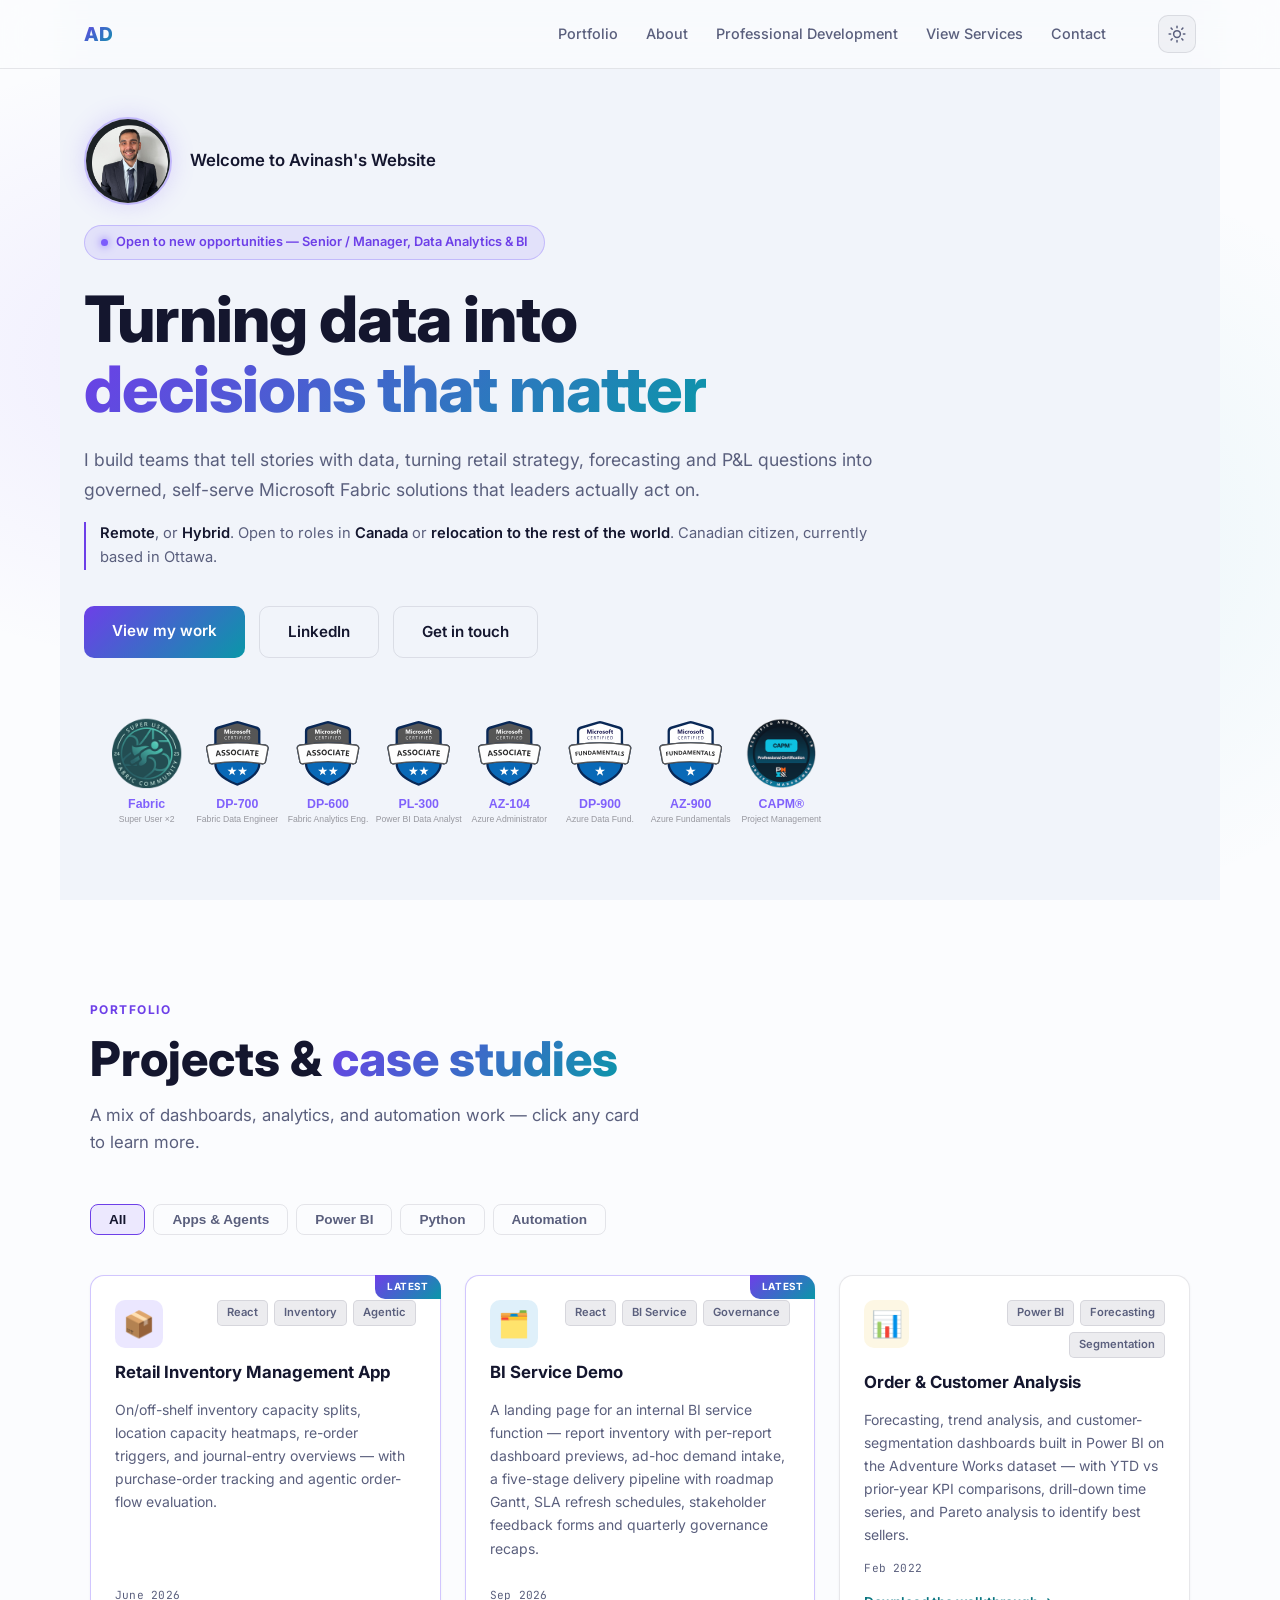
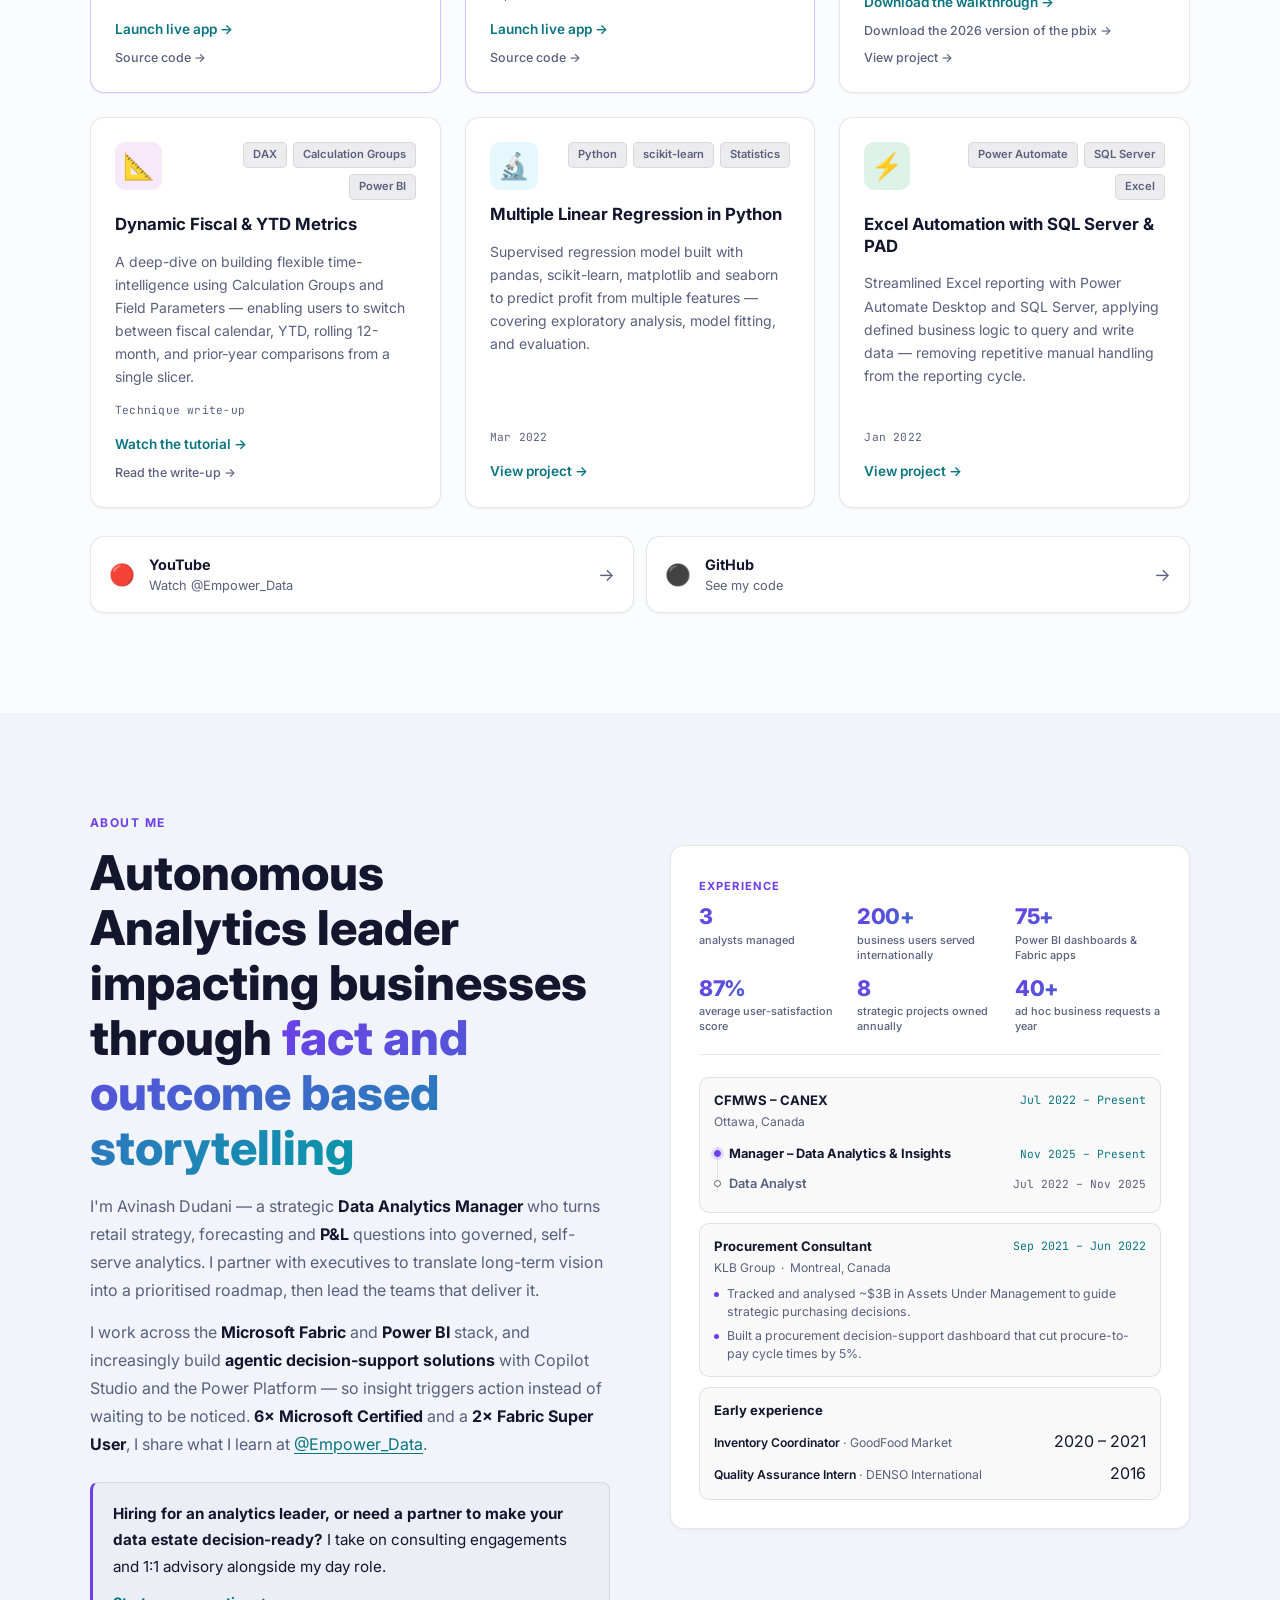
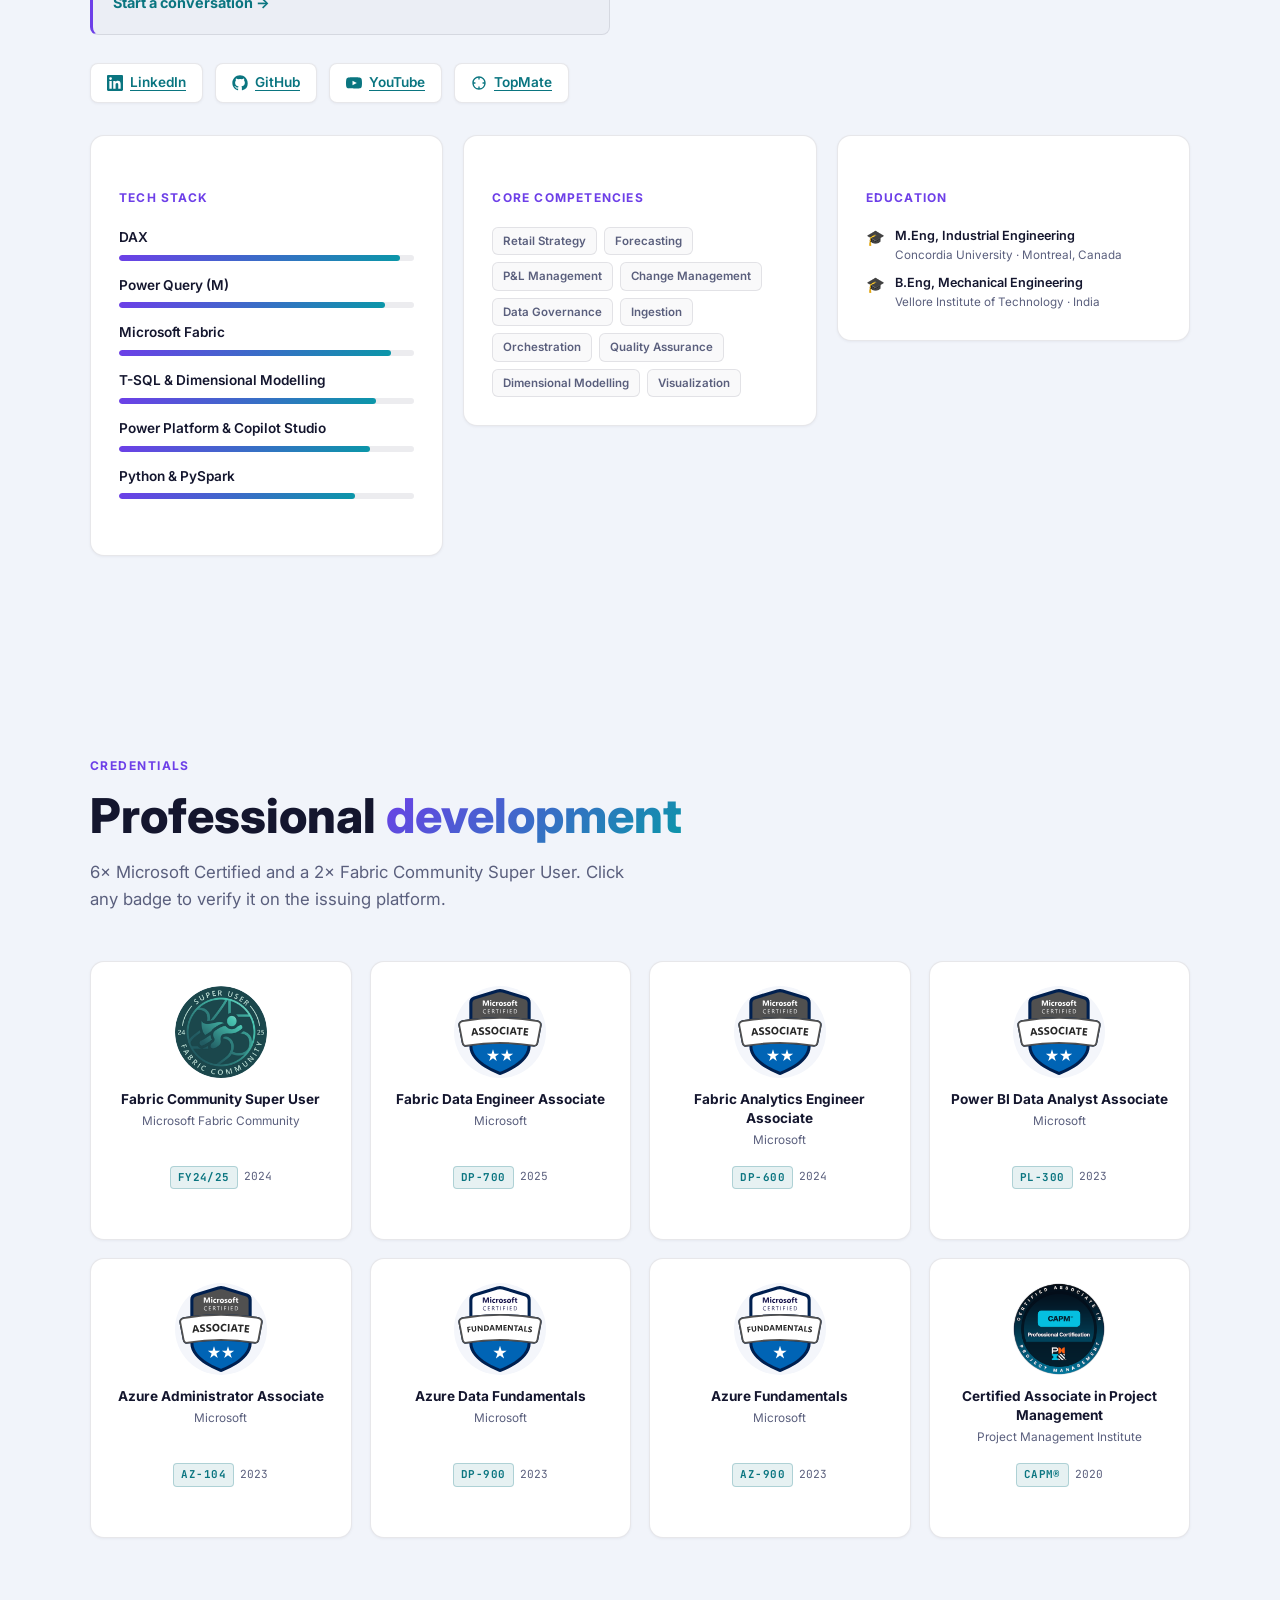
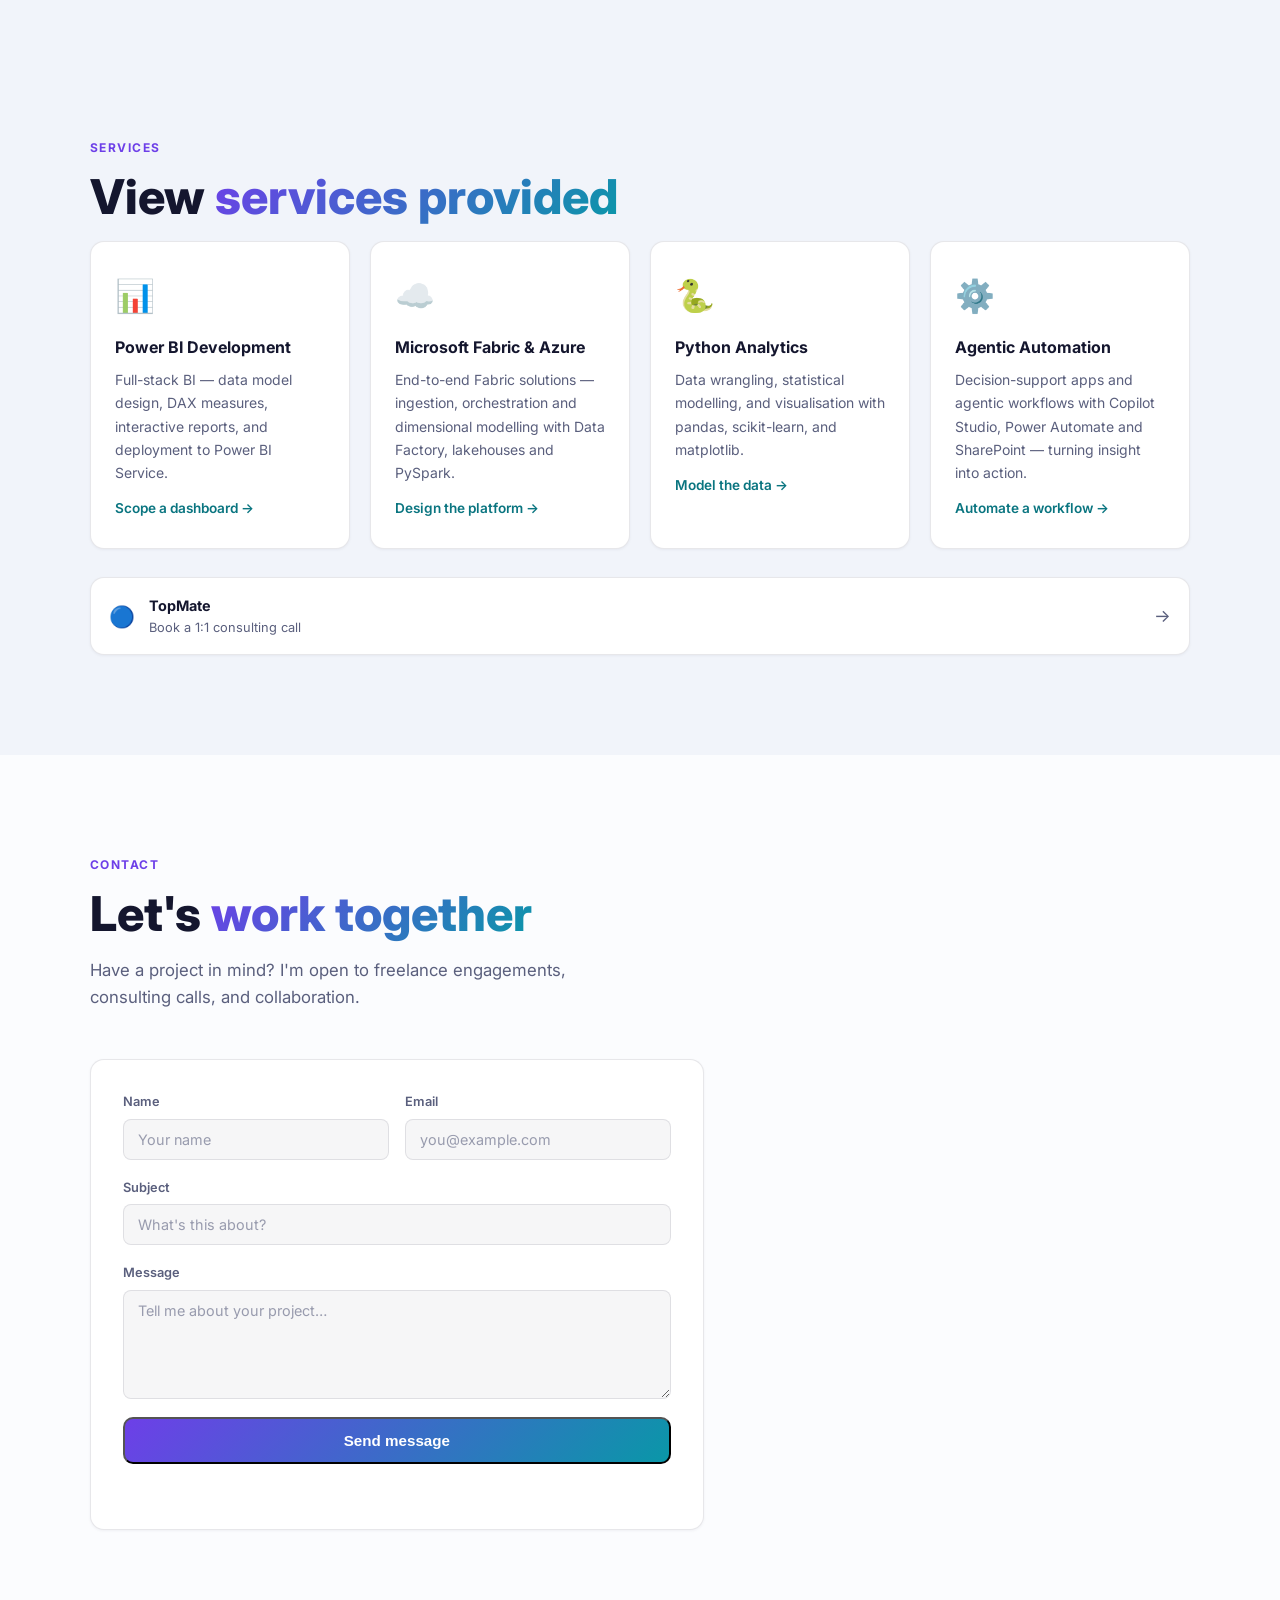
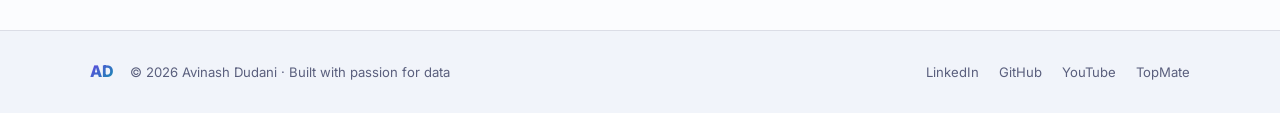
==== index.html @ a0df5129 "Add credentials banner to hero, make walkthrough download - Compile all eight credentials into a sin" ====
<!DOCTYPE html>
<html lang="en">
<head>
  <meta charset="UTF-8" />
  <meta name="viewport" content="width=device-width, initial-scale=1.0" />
  <title>Avinash Dudani — Data Analytics &amp; Insights Manager</title>
  <meta name="description" content="Avinash Dudani — Data Analytics &amp; Insights Manager specialising in Microsoft Fabric, Power BI and agentic automation. 6× Microsoft Certified, 2× Fabric Super User. Serving 200+ users across 75+ dashboards." />
  <meta name="theme-color" content="#0a0a0f" id="themeColorMeta" />
  <link rel="preconnect" href="https://fonts.googleapis.com" />
  <link rel="preconnect" href="https://fonts.gstatic.com" crossorigin />
  <link href="https://fonts.googleapis.com/css2?family=Inter:wght@300;400;500;600;700;800&family=JetBrains+Mono:wght@400;500&display=swap" rel="stylesheet" />
  <link rel="stylesheet" href="style.css" />
  <script>
    if ('scrollRestoration' in history) history.scrollRestoration = 'manual';
    if (location.hash) history.replaceState(null, '', location.pathname + location.search);
    /* Apply the saved/system theme before first paint to avoid a flash */
    (function () {
      try {
        var saved = localStorage.getItem('theme');
        var theme = saved || (window.matchMedia('(prefers-color-scheme: light)').matches ? 'light' : 'dark');
        document.documentElement.setAttribute('data-theme', theme);
      } catch (e) {
        document.documentElement.setAttribute('data-theme', 'dark');
      }
    })();
  </script>
</head>
<body>

  <!-- NAV -->
  <nav id="nav">
    <div class="nav-inner">
      <a class="nav-logo" href="#hero">AD</a>
      <ul class="nav-links">
        <li><a href="#portfolio">Portfolio</a></li>
        <li><a href="#about">About</a></li>
        <li><a href="#certifications">Professional Development</a></li>
        <li><a href="#services">View Services</a></li>
        <li><a href="#contact">Contact</a></li>
      </ul>

      <button class="theme-toggle" id="themeToggle" type="button"
              aria-label="Switch to light theme" title="Switch theme">
        <svg class="icon-moon" viewBox="0 0 24 24" fill="none" stroke="currentColor"
             stroke-width="2" stroke-linecap="round" stroke-linejoin="round" aria-hidden="true">
          <path d="M21 12.79A9 9 0 1 1 11.21 3 7 7 0 0 0 21 12.79z" />
        </svg>
        <svg class="icon-sun" viewBox="0 0 24 24" fill="none" stroke="currentColor"
             stroke-width="2" stroke-linecap="round" stroke-linejoin="round" aria-hidden="true">
          <circle cx="12" cy="12" r="4.5" />
          <path d="M12 1.5v2M12 20.5v2M4.2 4.2l1.4 1.4M18.4 18.4l1.4 1.4M1.5 12h2M20.5 12h2M4.2 19.8l1.4-1.4M18.4 5.6l1.4-1.4" />
        </svg>
      </button>

      <button class="nav-hamburger" id="hamburger" aria-label="Open menu"
              aria-expanded="false" aria-controls="mobileMenu">
        <span></span><span></span><span></span>
      </button>
    </div>
    <div class="nav-mobile" id="mobileMenu">
      <a href="#portfolio" class="mobile-link">Portfolio</a>
      <a href="#about" class="mobile-link">About</a>
      <a href="#certifications" class="mobile-link">Professional Development</a>
      <a href="#services" class="mobile-link">View Services</a>
      <a href="#contact" class="mobile-link">Contact</a>
    </div>
  </nav>


  <!-- HERO -->
  <section id="hero">
    <div class="hero-bg"></div>
    <div class="hero-content">
      <div class="hero-intro">
        <div class="hero-avatar">
          <img src="assets/profile.png" alt="Avinash Dudani" />
        </div>
        <p class="hero-welcome">Welcome to Avinash's Website</p>
      </div>
      <a class="hero-badge" href="#contact">
        <span class="badge-dot"></span>
        Open to new opportunities — Senior / Manager, Data Analytics &amp; BI
      </a>
      <h1 class="hero-title">
        Turning data into<br />
        <span class="gradient-text">decisions that matter</span>
      </h1>
      <p class="hero-sub">
        I build teams that tell stories with data,
        turning retail strategy, forecasting and P&amp;L questions into governed, self-serve
        Microsoft Fabric solutions that leaders actually act on.
      </p>
      <p class="hero-availability">
        <strong>Remote</strong>, or <strong>Hybrid</strong>. Open to roles in <strong>Canada</strong> or
        <strong>relocation to the rest of the world</strong>. Canadian citizen, currently based in Ottawa.
      </p>
      <div class="hero-actions">
        <a class="btn-primary" href="#portfolio">View my work</a>
        <a class="btn-ghost" href="https://www.linkedin.com/in/avinash-dudani" target="_blank" rel="noopener">LinkedIn</a>
        <a class="btn-ghost" href="#contact">Get in touch</a>
      </div>

      <a class="hero-credentials" href="#certifications" aria-label="See all credentials">
        <picture>
          <source media="(max-width: 720px)" srcset="assets/badges/credentials-banner-stacked.svg" />
          <img src="assets/badges/credentials-banner.svg"
               alt="6x Microsoft Certified - DP-700, DP-600, PL-300, AZ-104, DP-900, AZ-900 - plus 2x Fabric Super User and CAPM"
               width="922" height="166" decoding="async" fetchpriority="high" />
        </picture>
      </a>

    </div>
  </section>

  <!-- PORTFOLIO -->
  <section id="portfolio">
    <div class="section-inner">
      <div class="section-label">Portfolio</div>
      <h2 class="section-title">Projects &amp; <span class="gradient-text">case studies</span></h2>
      <p class="section-sub">A mix of dashboards, analytics, and automation work — click any card to learn more.</p>

      <div class="filter-bar">
        <button class="filter-btn active" data-filter="all">All</button>
        <button class="filter-btn" data-filter="apps">Apps &amp; Agents</button>
        <button class="filter-btn" data-filter="powerbi">Power BI</button>
        <button class="filter-btn" data-filter="python">Python</button>
        <button class="filter-btn" data-filter="automation">Automation</button>
      </div>

      <div class="projects-grid">

        <div class="project-card" data-tags="apps">
          <div class="project-top">
            <div class="project-icon" style="--c:#7c5cfc">📦</div>
            <div class="project-tags">
              <span class="tag">React</span>
              <span class="tag">Inventory</span>
              <span class="tag">Agentic</span>
            </div>
          </div>
          <h3 class="project-title">Retail Inventory Management App</h3>
          <p class="project-desc">On/off-shelf inventory capacity splits, location capacity heatmaps, re-order triggers, and journal-entry overviews — with purchase-order tracking and agentic order-flow evaluation.</p>
          <div class="project-date">June 2026</div>
          <div class="project-footer">
            <a class="project-link" href="https://avixd.github.io/retail-inventory-app/" target="_blank" rel="noopener">Launch live app →</a>
            <a class="project-link secondary" href="https://github.com/avixd/retail-inventory-app" target="_blank" rel="noopener">Source code →</a>
          </div>
        </div>

        <div class="project-card" data-tags="apps">
          <div class="project-top">
            <div class="project-icon" style="--c:#2D9CDB">🗂️</div>
            <div class="project-tags">
              <span class="tag">React</span>
              <span class="tag">BI Service</span>
              <span class="tag">Governance</span>
            </div>
          </div>
          <h3 class="project-title">BI Service Demo</h3>
          <p class="project-desc">A landing page for an internal BI service function — report inventory with per-report dashboard previews, ad-hoc demand intake, a five-stage delivery pipeline with roadmap Gantt, SLA refresh schedules, stakeholder feedback forms and quarterly governance recaps.</p>
          <div class="project-date">Sep 2026</div>
          <div class="project-footer">
            <a class="project-link" href="https://avixd.github.io/bi-service-demo/" target="_blank" rel="noopener">Launch live app →</a>
            <a class="project-link secondary" href="https://github.com/avixd/bi-service-demo" target="_blank" rel="noopener">Source code →</a>
          </div>
        </div>

        <div class="project-card" data-tags="powerbi">
          <div class="project-top">
            <div class="project-icon" style="--c:#F2C94C">📊</div>
            <div class="project-tags">
              <span class="tag">Power BI</span>
              <span class="tag">Forecasting</span>
              <span class="tag">Segmentation</span>
            </div>
          </div>
          <h3 class="project-title">Order &amp; Customer Analysis</h3>
          <p class="project-desc">Forecasting, trend analysis, and customer-segmentation dashboards built in Power BI on the Adventure Works dataset — with YTD vs prior-year KPI comparisons, drill-down time series, and Pareto analysis to identify best sellers.</p>
          <div class="project-date">Feb 2022</div>
          <div class="project-footer">
            <a class="project-link" href="https://raw.githubusercontent.com/avixd/avixd/main/assets/powerbifiles/SalesAnalysisWalkthrough.mp4" target="_blank" rel="noopener">Download the walkthrough →</a>
            <a class="project-link secondary" href="https://raw.githubusercontent.com/avixd/dudaniavinash.github.io/main/AdventureWorks_SalesAnalysis_v1.pbix" target="_blank" rel="noopener">Download the 2026 version of the pbix →</a>
            <a class="project-link secondary" href="https://github.com/avixd/avixd/blob/master/Sales-Analysis-Project.md" target="_blank" rel="noopener">View project →</a>
          </div>
        </div>

        <div class="project-card" data-tags="powerbi">
          <div class="project-top">
            <div class="project-icon" style="--c:#BB6BD9">📐</div>
            <div class="project-tags">
              <span class="tag">DAX</span>
              <span class="tag">Calculation Groups</span>
              <span class="tag">Power BI</span>
            </div>
          </div>
          <h3 class="project-title">Dynamic Fiscal &amp; YTD Metrics</h3>
          <p class="project-desc">A deep-dive on building flexible time-intelligence using Calculation Groups and Field Parameters — enabling users to switch between fiscal calendar, YTD, rolling 12-month, and prior-year comparisons from a single slicer.</p>
          <div class="project-date">Technique write-up</div>
          <div class="project-footer">
            <a class="project-link" href="https://www.youtube.com/watch?v=EINCqmsml1M" target="_blank" rel="noopener">Watch the tutorial →</a>
            <a class="project-link secondary" href="https://github.com/avixd/avixd/blob/master/Dynamic-(F)YTD-measures-with-Calculation-Groups-and-Field-Parameters.md" target="_blank" rel="noopener">Read the write-up →</a>
          </div>
        </div>

        <div class="project-card" data-tags="python">
          <div class="project-top">
            <div class="project-icon" style="--c:#56CCF2">🔬</div>
            <div class="project-tags">
              <span class="tag">Python</span>
              <span class="tag">scikit-learn</span>
              <span class="tag">Statistics</span>
            </div>
          </div>
          <h3 class="project-title">Multiple Linear Regression in Python</h3>
          <p class="project-desc">Supervised regression model built with pandas, scikit-learn, matplotlib and seaborn to predict profit from multiple features — covering exploratory analysis, model fitting, and evaluation.</p>
          <div class="project-date">Mar 2022</div>
          <div class="project-footer">
            <a class="project-link" href="https://github.com/avixd/avixd/blob/master/Multiple-Linear-Regression.md" target="_blank" rel="noopener">View project →</a>
          </div>
        </div>

        <div class="project-card" data-tags="automation">
          <div class="project-top">
            <div class="project-icon" style="--c:#27AE60">⚡</div>
            <div class="project-tags">
              <span class="tag">Power Automate</span>
              <span class="tag">SQL Server</span>
              <span class="tag">Excel</span>
            </div>
          </div>
          <h3 class="project-title">Excel Automation with SQL Server &amp; PAD</h3>
          <p class="project-desc">Streamlined Excel reporting with Power Automate Desktop and SQL Server, applying defined business logic to query and write data — removing repetitive manual handling from the reporting cycle.</p>
          <div class="project-date">Jan 2022</div>
          <div class="project-footer">
            <a class="project-link" href="https://github.com/avixd/avixd/blob/master/PAD-Excel-Automation.md" target="_blank" rel="noopener">View project →</a>
          </div>
        </div>

      </div>

      <!-- Channels -->
      <div class="channel-row">
        <a class="channel-card" href="https://youtube.com/@Empower_Data" target="_blank" rel="noopener">
          <div class="channel-icon">🔴</div>
          <div>
            <div class="channel-name">YouTube</div>
            <div class="channel-desc">Watch @Empower_Data</div>
          </div>
          <span class="channel-arrow">→</span>
        </a>
        <a class="channel-card" href="https://github.com/avixd" target="_blank" rel="noopener">
          <div class="channel-icon">⚫</div>
          <div>
            <div class="channel-name">GitHub</div>
            <div class="channel-desc">See my code</div>
          </div>
          <span class="channel-arrow">→</span>
        </a>
      </div>
    </div>
  </section>

  <!-- ABOUT -->
  <section id="about">
    <div class="section-inner">
      <div class="section-label">About me</div>
      <div class="about-grid">
        <div class="about-text">
          <h2 class="section-title">Autonomous Analytics leader impacting businesses through <span class="gradient-text">fact and outcome based storytelling</span></h2>
          <p>I'm Avinash Dudani — a strategic <strong>Data Analytics Manager</strong> who turns retail strategy, forecasting and <strong>P&amp;L</strong> questions into governed, self-serve analytics. I partner with executives to translate long-term vision into a prioritised roadmap, then lead the teams that deliver it.</p>
          <p>I work across the <strong>Microsoft Fabric</strong> and <strong>Power BI</strong> stack, and increasingly build <strong>agentic decision-support solutions</strong> with Copilot Studio and the Power Platform — so insight triggers action instead of waiting to be noticed. <strong>6× Microsoft Certified</strong> and a <strong>2× Fabric Super User</strong>, I share what I learn at <a href="https://youtube.com/@Empower_Data" target="_blank" rel="noopener">@Empower_Data</a>.</p>

          <div class="about-cta">
            <p><strong>Hiring for an analytics leader, or need a partner to make your data estate decision-ready?</strong> I take on consulting engagements and 1:1 advisory alongside my day role.</p>
            <a class="about-cta-link" href="#contact">Start a conversation →</a>
          </div>

          <div class="about-links">
            <a class="icon-link" href="https://www.linkedin.com/in/avinash-dudani" target="_blank" rel="noopener">
              <svg viewBox="0 0 24 24" fill="currentColor"><path d="M20.45 20.45h-3.56v-5.57c0-1.33-.03-3.04-1.85-3.04-1.85 0-2.14 1.45-2.14 2.94v5.67H9.35V9h3.41v1.56h.05c.48-.9 1.64-1.85 3.37-1.85 3.6 0 4.27 2.37 4.27 5.45v6.29zM5.34 7.43a2.06 2.06 0 1 1 0-4.13 2.06 2.06 0 0 1 0 4.13zM7.12 20.45H3.56V9h3.56v11.45zM22.22 0H1.77C.79 0 0 .77 0 1.72v20.56C0 23.23.79 24 1.77 24h20.45c.98 0 1.78-.77 1.78-1.72V1.72C24 .77 23.2 0 22.22 0z"/></svg>
              LinkedIn
            </a>
            <a class="icon-link" href="https://github.com/avixd" target="_blank" rel="noopener">
              <svg viewBox="0 0 24 24" fill="currentColor"><path d="M12 .5C5.65.5.5 5.65.5 12c0 5.1 3.3 9.42 7.88 10.94.58.1.79-.25.79-.56v-2c-3.2.7-3.88-1.54-3.88-1.54-.52-1.33-1.28-1.68-1.28-1.68-1.04-.72.08-.7.08-.7 1.15.08 1.76 1.18 1.76 1.18 1.02 1.75 2.68 1.24 3.34.95.1-.74.4-1.24.72-1.52-2.55-.29-5.23-1.28-5.23-5.68 0-1.26.45-2.28 1.18-3.08-.12-.29-.51-1.46.11-3.04 0 0 .96-.31 3.15 1.18a10.9 10.9 0 0 1 2.87-.39c.97 0 1.95.13 2.87.39 2.18-1.49 3.14-1.18 3.14-1.18.62 1.58.23 2.75.11 3.04.74.8 1.18 1.82 1.18 3.08 0 4.41-2.69 5.38-5.25 5.67.41.36.78 1.07.78 2.15v3.19c0 .31.21.67.8.56A10.51 10.51 0 0 0 23.5 12C23.5 5.65 18.35.5 12 .5z"/></svg>
              GitHub
            </a>
            <a class="icon-link" href="https://www.youtube.com/@Empower_Data" target="_blank" rel="noopener">
              <svg viewBox="0 0 24 24" fill="currentColor"><path d="M23.5 6.19a3.02 3.02 0 0 0-2.12-2.14C19.54 3.5 12 3.5 12 3.5s-7.54 0-9.38.55A3.02 3.02 0 0 0 .5 6.19C0 8.05 0 12 0 12s0 3.95.5 5.81a3.02 3.02 0 0 0 2.12 2.14C4.46 20.5 12 20.5 12 20.5s7.54 0 9.38-.55a3.02 3.02 0 0 0 2.12-2.14C24 15.95 24 12 24 12s0-3.95-.5-5.81zM9.75 15.5v-7l6.5 3.5-6.5 3.5z"/></svg>
              YouTube
            </a>
            <a class="icon-link" href="https://topmate.io/avinash_dudani" target="_blank" rel="noopener">
              <svg viewBox="0 0 24 24" fill="currentColor"><path d="M12 2C6.48 2 2 6.48 2 12s4.48 10 10 10 10-4.48 10-10S17.52 2 12 2zm1 17.93V18c0-.55-.45-1-1-1s-1 .45-1 1v1.93C7.06 19.44 4.56 16.94 4.07 13H6c.55 0 1-.45 1-1s-.45-1-1-1H4.07C4.56 7.06 7.06 4.56 11 4.07V6c0 .55.45 1 1 1s1-.45 1-1V4.07C16.94 4.56 19.44 7.06 19.93 11H18c-.55 0-1 .45-1 1s.45 1 1 1h1.93c-.49 3.94-2.99 6.44-6.93 6.93z"/></svg>
              TopMate
            </a>
          </div>
        </div>
        <div class="skills-panel">
          <div class="exp-chips-label">Experience</div>
          <div class="exp-metrics">
            <div class="exp-metric"><div class="exp-metric-val">3</div><div class="exp-metric-label">analysts managed</div></div>
            <div class="exp-metric"><div class="exp-metric-val">200+</div><div class="exp-metric-label">business users served internationally</div></div>
            <div class="exp-metric"><div class="exp-metric-val">75+</div><div class="exp-metric-label">Power BI dashboards &amp; Fabric apps</div></div>
            <div class="exp-metric"><div class="exp-metric-val">87%</div><div class="exp-metric-label">average user-satisfaction score</div></div>
            <div class="exp-metric"><div class="exp-metric-val">8</div><div class="exp-metric-label">strategic projects owned annually</div></div>
            <div class="exp-metric"><div class="exp-metric-val">40+</div><div class="exp-metric-label">ad hoc business requests a year</div></div>
          </div>
          <div class="experience-chips">

            <div class="exp-chip">
              <div class="exp-chip-top">
                <div>
                  <div class="exp-role">CFMWS – CANEX</div>
                  <div class="exp-org">Ottawa, Canada</div>
                </div>
                <div class="exp-period">Jul 2022 – Present</div>
              </div>
              <ol class="exp-progression">
                <li class="exp-prog-row is-current">
                  <span class="exp-prog-role">Manager – Data Analytics &amp; Insights</span>
                  <span class="exp-prog-period">Nov 2025 – Present</span>
                </li>
                <li class="exp-prog-row">
                  <span class="exp-prog-role">Data Analyst</span>
                  <span class="exp-prog-period">Jul 2022 – Nov 2025</span>
                </li>
              </ol>
            </div>

            <div class="exp-chip">
              <div class="exp-chip-top">
                <div>
                  <div class="exp-role">Procurement Consultant</div>
                  <div class="exp-org">KLB Group &nbsp;·&nbsp; Montreal, Canada</div>
                </div>
                <div class="exp-period">Sep 2021 – Jun 2022</div>
              </div>
              <ul class="exp-chip-list">
                <li>Tracked and analysed ~$3B in Assets Under Management to guide strategic purchasing decisions.</li>
                <li>Built a procurement decision-support dashboard that cut procure-to-pay cycle times by 5%.</li>
              </ul>
            </div>

            <div class="exp-chip">
              <div class="exp-chip-top">
                <div>
                  <div class="exp-role">Early experience</div>
                </div>
              </div>
              <div class="exp-early">
                <div class="exp-early-row">
                  <span class="exp-early-role"><strong>Inventory Coordinator</strong> · GoodFood Market</span>
                  <span class="exp-prior-period">2020 – 2021</span>
                </div>
                <div class="exp-early-row">
                  <span class="exp-early-role"><strong>Quality Assurance Intern</strong> · DENSO International</span>
                  <span class="exp-prior-period">2016</span>
                </div>
              </div>
            </div>

          </div>


        </div>
      </div>

      <!-- Supporting detail, full width beneath the two columns -->
      <div class="about-extras">
        <div class="extra-card">
          <div class="skills-title">Tech Stack</div>
          <div class="skill-rows">
            <div class="skill-row">
              <span class="skill-name">DAX</span>
              <div class="skill-bar"><div class="skill-fill" style="--w:95%"></div></div>
            </div>
            <div class="skill-row">
              <span class="skill-name">Power Query (M)</span>
              <div class="skill-bar"><div class="skill-fill" style="--w:90%"></div></div>
            </div>
            <div class="skill-row">
              <span class="skill-name">Microsoft Fabric</span>
              <div class="skill-bar"><div class="skill-fill" style="--w:92%"></div></div>
            </div>
            <div class="skill-row">
              <span class="skill-name">T-SQL &amp; Dimensional Modelling</span>
              <div class="skill-bar"><div class="skill-fill" style="--w:87%"></div></div>
            </div>
            <div class="skill-row">
              <span class="skill-name">Power Platform &amp; Copilot Studio</span>
              <div class="skill-bar"><div class="skill-fill" style="--w:85%"></div></div>
            </div>
            <div class="skill-row">
              <span class="skill-name">Python &amp; PySpark</span>
              <div class="skill-bar"><div class="skill-fill" style="--w:80%"></div></div>
            </div>
          </div>
        </div>
        <div class="extra-card">
          <div class="skills-title">Core Competencies</div>
          <div class="competency-chips">
            <span class="comp-chip">Retail Strategy</span>
            <span class="comp-chip">Forecasting</span>
            <span class="comp-chip">P&amp;L Management</span>
            <span class="comp-chip">Change Management</span>
            <span class="comp-chip">Data Governance</span>
            <span class="comp-chip">Ingestion</span>
            <span class="comp-chip">Orchestration</span>
            <span class="comp-chip">Quality Assurance</span>
            <span class="comp-chip">Dimensional Modelling</span>
            <span class="comp-chip">Visualization</span>
          </div>
        </div>
        <div class="extra-card">
          <div class="skills-title">Education</div>
          <div class="edu-list">
            <div class="edu-item">
              <span class="edu-icon">🎓</span>
              <div>
                <div class="edu-degree">M.Eng, Industrial Engineering</div>
                <div class="edu-school">Concordia University · Montreal, Canada</div>
              </div>
            </div>
            <div class="edu-item">
              <span class="edu-icon">🎓</span>
              <div>
                <div class="edu-degree">B.Eng, Mechanical Engineering</div>
                <div class="edu-school">Vellore Institute of Technology · India</div>
              </div>
            </div>
          </div>
        </div>
      </div>
    </div>
  </section>

  <!-- PROFESSIONAL DEVELOPMENT -->
  <section id="certifications">
    <div class="section-inner">
      <div class="section-label">Credentials</div>
      <h2 class="section-title">Professional <span class="gradient-text">development</span></h2>
      <p class="section-sub">6× Microsoft Certified and a 2× Fabric Community Super User. Click any badge to verify it on the issuing platform.</p>
      <div class="certs-grid">

        <a class="cert-card" href="https://www.credly.com/badges/4d91981f-e8e8-49c7-b147-9062e117f32d/linked_in_profile" target="_blank" rel="noopener">
          <span class="cert-badge">
            <img src="assets/badges/fabric-super-user.png" alt="Fabric Community Super User FY24/25 badge" loading="lazy" width="92" height="92" />
          </span>
          <span>
            <span class="cert-name">Fabric Community Super User</span>
            <span class="cert-issuer">Microsoft Fabric Community</span>
          </span>
          <span class="cert-meta">
            <span class="cert-code">FY24/25</span>
            <span class="cert-card-year">2024</span>
          </span>
          <span class="cert-verify">Verify →</span>
        </a>

        <a class="cert-card" href="https://learn.microsoft.com/en-us/users/avinashdudani-9165/credentials/88f0c66244ddefc8" target="_blank" rel="noopener">
          <span class="cert-badge">
            <img src="assets/badges/ms-associate.svg" alt="Microsoft Certified Associate badge" loading="lazy" width="92" height="92" />
          </span>
          <span>
            <span class="cert-name">Fabric Data Engineer Associate</span>
            <span class="cert-issuer">Microsoft</span>
          </span>
          <span class="cert-meta">
            <span class="cert-code">DP-700</span>
            <span class="cert-card-year">2025</span>
          </span>
          <span class="cert-verify">Verify →</span>
        </a>

        <a class="cert-card" href="https://learn.microsoft.com/en-us/users/avinashdudani-9165/credentials/21033c34b5fbf6eb" target="_blank" rel="noopener">
          <span class="cert-badge">
            <img src="assets/badges/ms-associate.svg" alt="Microsoft Certified Associate badge" loading="lazy" width="92" height="92" />
          </span>
          <span>
            <span class="cert-name">Fabric Analytics Engineer Associate</span>
            <span class="cert-issuer">Microsoft</span>
          </span>
          <span class="cert-meta">
            <span class="cert-code">DP-600</span>
            <span class="cert-card-year">2024</span>
          </span>
          <span class="cert-verify">Verify →</span>
        </a>

        <a class="cert-card" href="https://learn.microsoft.com/en-us/users/avinashdudani-1643/credentials/5770642f4e1d9b76" target="_blank" rel="noopener">
          <span class="cert-badge">
            <img src="assets/badges/ms-associate.svg" alt="Microsoft Certified Associate badge" loading="lazy" width="92" height="92" />
          </span>
          <span>
            <span class="cert-name">Power BI Data Analyst Associate</span>
            <span class="cert-issuer">Microsoft</span>
          </span>
          <span class="cert-meta">
            <span class="cert-code">PL-300</span>
            <span class="cert-card-year">2023</span>
          </span>
          <span class="cert-verify">Verify →</span>
        </a>

        <a class="cert-card" href="https://learn.microsoft.com/en-us/users/avinashdudani-1643/credentials/9c08355751359ca8" target="_blank" rel="noopener">
          <span class="cert-badge">
            <img src="assets/badges/ms-associate.svg" alt="Microsoft Certified Associate badge" loading="lazy" width="92" height="92" />
          </span>
          <span>
            <span class="cert-name">Azure Administrator Associate</span>
            <span class="cert-issuer">Microsoft</span>
          </span>
          <span class="cert-meta">
            <span class="cert-code">AZ-104</span>
            <span class="cert-card-year">2023</span>
          </span>
          <span class="cert-verify">Verify →</span>
        </a>

        <a class="cert-card" href="https://learn.microsoft.com/en-us/users/avinashdudani-1643/credentials/a2ebf838334a3ee4" target="_blank" rel="noopener">
          <span class="cert-badge">
            <img src="assets/badges/ms-fundamentals.svg" alt="Microsoft Certified Fundamentals badge" loading="lazy" width="92" height="92" />
          </span>
          <span>
            <span class="cert-name">Azure Data Fundamentals</span>
            <span class="cert-issuer">Microsoft</span>
          </span>
          <span class="cert-meta">
            <span class="cert-code">DP-900</span>
            <span class="cert-card-year">2023</span>
          </span>
          <span class="cert-verify">Verify →</span>
        </a>

        <a class="cert-card" href="https://learn.microsoft.com/en-us/users/avinashdudani-1643/credentials/c7f397b69259d36d" target="_blank" rel="noopener">
          <span class="cert-badge">
            <img src="assets/badges/ms-fundamentals.svg" alt="Microsoft Certified Fundamentals badge" loading="lazy" width="92" height="92" />
          </span>
          <span>
            <span class="cert-name">Azure Fundamentals</span>
            <span class="cert-issuer">Microsoft</span>
          </span>
          <span class="cert-meta">
            <span class="cert-code">AZ-900</span>
            <span class="cert-card-year">2023</span>
          </span>
          <span class="cert-verify">Verify →</span>
        </a>

        <a class="cert-card" href="https://www.credly.com/badges/6a7b9d75-c6db-43db-8ffc-b9340b95d232/public_url" target="_blank" rel="noopener">
          <span class="cert-badge">
            <img src="assets/badges/capm.png" alt="Certified Associate in Project Management (CAPM) badge" loading="lazy" width="92" height="92" />
          </span>
          <span>
            <span class="cert-name">Certified Associate in Project Management</span>
            <span class="cert-issuer">Project Management Institute</span>
          </span>
          <span class="cert-meta">
            <span class="cert-code">CAPM®</span>
            <span class="cert-card-year">2020</span>
          </span>
          <span class="cert-verify">Verify →</span>
        </a>

      </div>
    </div>
  </section>

  <!-- SERVICES (freelance-ready) -->
  <section id="services">
    <div class="section-inner">
      <div class="section-label">Services</div>
      <h2 class="section-title">View <span class="gradient-text">services provided</span></h2>
      <div class="services-grid">
        <a class="service-card" href="https://topmate.io/avinash_dudani" target="_blank" rel="noopener">
          <div class="service-icon">📊</div>
          <h3>Power BI Development</h3>
          <p>Full-stack BI — data model design, DAX measures, interactive reports, and deployment to Power BI Service.</p>
          <span class="service-action">Scope a dashboard →</span>
        </a>
        <a class="service-card" href="https://topmate.io/avinash_dudani" target="_blank" rel="noopener">
          <div class="service-icon">☁️</div>
          <h3>Microsoft Fabric &amp; Azure</h3>
          <p>End-to-end Fabric solutions — ingestion, orchestration and dimensional modelling with Data Factory, lakehouses and PySpark.</p>
          <span class="service-action">Design the platform →</span>
        </a>
        <a class="service-card" href="https://topmate.io/avinash_dudani" target="_blank" rel="noopener">
          <div class="service-icon">🐍</div>
          <h3>Python Analytics</h3>
          <p>Data wrangling, statistical modelling, and visualisation with pandas, scikit-learn, and matplotlib.</p>
          <span class="service-action">Model the data →</span>
        </a>
        <a class="service-card" href="https://topmate.io/avinash_dudani" target="_blank" rel="noopener">
          <div class="service-icon">⚙️</div>
          <h3>Agentic Automation</h3>
          <p>Decision-support apps and agentic workflows with Copilot Studio, Power Automate and SharePoint — turning insight into action.</p>
          <span class="service-action">Automate a workflow →</span>
        </a>
      </div>

      <!-- Hire / book -->
      <div class="channel-row">
        <a class="channel-card" href="https://topmate.io/avinash_dudani" target="_blank" rel="noopener">
          <div class="channel-icon">🔵</div>
          <div>
            <div class="channel-name">TopMate</div>
            <div class="channel-desc">Book a 1:1 consulting call</div>
          </div>
          <span class="channel-arrow">→</span>
        </a>
      </div>
    </div>
  </section>

  <!-- CONTACT -->
  <section id="contact">
    <div class="section-inner">
      <div class="section-label">Contact</div>
      <h2 class="section-title">Let's <span class="gradient-text">work together</span></h2>
      <p class="section-sub">Have a project in mind? I'm open to freelance engagements, consulting calls, and collaboration.</p>
      <div class="contact-grid">
        <form class="contact-form" id="contactForm" action="https://formsubmit.co/ajax/dudaniavinash24@gmail.com" method="POST">
          <div class="form-row">
            <div class="form-group">
              <label for="fname">Name</label>
              <input type="text" id="fname" name="name" placeholder="Your name" required />
            </div>
            <div class="form-group">
              <label for="femail">Email</label>
              <input type="email" id="femail" name="email" placeholder="you@example.com" required />
            </div>
          </div>
          <div class="form-group">
            <label for="fsubject">Subject</label>
            <input type="text" id="fsubject" name="subject" placeholder="What's this about?" />
          </div>
          <div class="form-group">
            <label for="fmessage">Message</label>
            <textarea id="fmessage" name="message" rows="5" placeholder="Tell me about your project…" required></textarea>
          </div>
          <button type="submit" class="btn-primary">Send message</button>
          <p class="form-note" id="formNote"></p>
        </form>
      </div>
    </div>
  </section>

  <!-- FOOTER -->
  <footer>
    <div class="footer-inner">
      <span class="footer-logo">AD</span>
      <span class="footer-copy">© <span id="footerYear">2026</span> Avinash Dudani · Built with passion for data</span>
      <div class="footer-links">
        <a href="https://www.linkedin.com/in/avinash-dudani" target="_blank" rel="noopener">LinkedIn</a>
        <a href="https://github.com/avixd" target="_blank" rel="noopener">GitHub</a>
        <a href="https://youtube.com/@Empower_Data" target="_blank" rel="noopener">YouTube</a>
        <a href="https://topmate.io/avinash_dudani" target="_blank" rel="noopener">TopMate</a>
      </div>
    </div>
  </footer>

  <script src="app.js"></script>
</body>
</html>
---- style.css ----
/* ── Reset & Base ── */
*, *::before, *::after { box-sizing: border-box; margin: 0; padding: 0; }

:root {
  /* ── Dark theme (default) ── */
  --bg:       #0a0a0f;
  --bg2:      #111118;
  --bg3:      #17171f;
  --border:   rgba(255,255,255,0.07);
  --text:     #e8e8f0;
  --muted:    #9494ac;
  --accent:   #7c5cfc;
  --accent2:  #5ce0e6;
  --accent-label: #9b7dfd;   /* accent tuned for small uppercase labels */
  --grad:     linear-gradient(135deg, #7c5cfc, #5ce0e6);

  /* Theme-dependent surfaces */
  --surface-soft:     rgba(255,255,255,0.04);
  --surface-softer:   rgba(255,255,255,0.03);
  --track:            rgba(255,255,255,0.06);
  --nav-bg:           rgba(10,10,15,0.7);
  --nav-bg-scrolled:  rgba(10,10,15,0.95);
  --accent-soft:      #a07cf8;
  --placeholder:      rgba(136,136,160,0.5);
  --badge-tile:       #ffffff;
  --glow-1:           rgba(124,92,252,0.12);
  --glow-2:           rgba(92,224,230,0.08);
  --shadow:           0 4px 32px rgba(0,0,0,0.4);
  --card-shadow:      none;
  --danger:           #f87171;

  --radius:   14px;
  --radius-sm:8px;
  --nav-h:    68px;
  color-scheme: dark;
}

/* ── Light theme ── */
:root[data-theme="light"] {
  --bg:       #fbfcfe;
  --bg2:      #f1f4fa;
  --bg3:      #ffffff;
  --border:   rgba(20,22,50,0.10);
  --text:     #14162e;
  --muted:    #5a5f7d;
  --accent:   #6d3fe8;
  --accent2:  #0a7580;
  --accent-label: #6d3fe8;
  --grad:     linear-gradient(135deg, #6d3fe8, #0a97a8);

  --surface-soft:     rgba(20,22,50,0.035);
  --surface-softer:   rgba(20,22,50,0.022);
  --track:            rgba(20,22,50,0.08);
  --nav-bg:           rgba(251,252,254,0.72);
  --nav-bg-scrolled:  rgba(251,252,254,0.95);
  --accent-soft:      #6d3fe8;
  --placeholder:      rgba(90,95,125,0.6);
  --badge-tile:       #f4f6fb;
  --glow-1:           rgba(124,92,252,0.10);
  --glow-2:           rgba(10,162,184,0.07);
  --shadow:           0 4px 24px rgba(20,22,50,0.07);
  --card-shadow:      0 1px 3px rgba(20,22,50,0.05);
  --danger:           #dc2626;

  color-scheme: light;
}

/* Smooth cross-fade while switching themes (added by JS only during toggle) */
:root.theme-switching,
:root.theme-switching *,
:root.theme-switching *::before,
:root.theme-switching *::after {
  transition: background-color .32s ease, border-color .32s ease,
              color .32s ease, fill .32s ease, box-shadow .32s ease !important;
}

html { scroll-behavior: smooth; }

body {
  font-family: 'Inter', sans-serif;
  background: var(--bg);
  color: var(--text);
  line-height: 1.6;
  overflow-x: hidden;
}

a { color: inherit; text-decoration: none; }

/* ── Scrollbar ── */
::-webkit-scrollbar { width: 6px; }
::-webkit-scrollbar-track { background: var(--bg); }
::-webkit-scrollbar-thumb { background: var(--accent); border-radius: 3px; }

/* ── Nav ── */
#nav {
  position: fixed; top: 0; left: 0; right: 0; z-index: 100;
  background: var(--nav-bg);
  backdrop-filter: blur(18px);
  border-bottom: 1px solid var(--border);
  transition: background .3s;
}
#nav.scrolled { background: var(--nav-bg-scrolled); }

.nav-inner {
  max-width: 1160px; margin: 0 auto;
  padding: 0 24px;
  height: var(--nav-h);
  display: flex; align-items: center; gap: 32px;
}

.nav-logo {
  font-size: 1.2rem; font-weight: 800; letter-spacing: -0.5px;
  background: var(--grad); -webkit-background-clip: text; -webkit-text-fill-color: transparent;
  flex-shrink: 0;
}

.nav-links {
  list-style: none; display: flex; gap: 28px; margin-left: auto;
}
.nav-links a {
  font-size: .9rem; font-weight: 500; color: var(--muted);
  transition: color .2s;
}
.nav-links a:hover { color: var(--text); }

.nav-cta {
  background: var(--grad); border: none; border-radius: 8px;
  color: #fff; font-size: .875rem; font-weight: 600;
  padding: 9px 20px; cursor: pointer; flex-shrink: 0;
  transition: opacity .2s, transform .15s;
}
.nav-cta:hover { opacity: .85; transform: translateY(-1px); }

/* ── Theme toggle ── */
.theme-toggle {
  position: relative; flex-shrink: 0;
  width: 38px; height: 38px; margin-left: 20px;
  display: grid; place-items: center;
  background: var(--surface-soft);
  border: 1px solid var(--border);
  border-radius: 10px;
  color: var(--muted);
  cursor: pointer;
  transition: color .2s, border-color .2s, background .2s, transform .15s;
}
.theme-toggle:hover {
  color: var(--text); border-color: var(--accent);
  background: rgba(124,92,252,0.10); transform: translateY(-1px);
}
.theme-toggle:focus-visible { outline: 2px solid var(--accent); outline-offset: 2px; }
.theme-toggle svg {
  grid-area: 1 / 1; width: 18px; height: 18px;
  transition: opacity .3s ease, transform .4s cubic-bezier(.5,1.6,.5,1);
}
/* Dark theme → show the moon, hide the sun */
.theme-toggle .icon-sun  { opacity: 0; transform: rotate(-90deg) scale(.5); }
.theme-toggle .icon-moon { opacity: 1; transform: rotate(0) scale(1); }
/* Light theme → show the sun, hide the moon */
:root[data-theme="light"] .theme-toggle .icon-sun  { opacity: 1; transform: rotate(0) scale(1); }
:root[data-theme="light"] .theme-toggle .icon-moon { opacity: 0; transform: rotate(90deg) scale(.5); }

.nav-hamburger {
  display: none; flex-direction: column; gap: 5px;
  background: none; border: none; cursor: pointer; padding: 4px;
}
.nav-hamburger span {
  display: block; width: 22px; height: 2px;
  background: var(--text); border-radius: 2px;
  transition: transform .3s, opacity .3s;
}
.nav-hamburger.open span:nth-child(1) { transform: translateY(7px) rotate(45deg); }
.nav-hamburger.open span:nth-child(2) { opacity: 0; }
.nav-hamburger.open span:nth-child(3) { transform: translateY(-7px) rotate(-45deg); }

.nav-mobile {
  display: none; flex-direction: column;
  padding: 16px 24px 20px; gap: 4px;
  border-top: 1px solid var(--border);
}
.nav-mobile.open { display: flex; }
.mobile-link {
  padding: 12px 0; font-size: 1rem; font-weight: 500;
  color: var(--muted); border-bottom: 1px solid var(--border);
  transition: color .2s;
}
.mobile-link:hover { color: var(--text); }
.cta-mobile {
  margin-top: 8px; border-bottom: none;
  background: var(--grad); -webkit-background-clip: text; -webkit-text-fill-color: transparent;
  font-weight: 700;
}

/* ── Sections shared ── */
section { padding: 100px 24px; }
section:nth-child(even) { background: var(--bg2); }

.section-inner { max-width: 1100px; margin: 0 auto; }

.section-label {
  font-size: .75rem; font-weight: 700; letter-spacing: .12em;
  text-transform: uppercase; color: var(--accent-label);
  margin-bottom: 12px;
}

.section-title {
  font-size: clamp(2rem, 5vw, 3rem);
  font-weight: 800; line-height: 1.15;
  margin-bottom: 16px;
}

.section-sub {
  color: var(--muted); font-size: 1.05rem;
  max-width: 560px; margin-bottom: 48px;
}

.gradient-text {
  background: var(--grad);
  -webkit-background-clip: text; -webkit-text-fill-color: transparent;
  background-clip: text;
}

/* ── Hero ── */
#hero {
  min-height: 100vh;
  display: flex; align-items: center;
  padding-top: calc(var(--nav-h) + 40px);
  padding-bottom: 60px;
  position: relative; overflow: hidden;
  gap: 48px;
  max-width: 1160px; margin: 0 auto;
  padding-left: 24px; padding-right: 24px;
}

.hero-bg {
  position: fixed; inset: 0; z-index: -1;
  background:
    radial-gradient(ellipse 60% 50% at 20% 40%, var(--glow-1) 0%, transparent 70%),
    radial-gradient(ellipse 50% 60% at 80% 60%, var(--glow-2) 0%, transparent 70%),
    var(--bg);
  pointer-events: none;
}

/* Chart visual removed, so cap the measure rather than let text run full width. */
.hero-content { flex: 1; min-width: 0; max-width: 820px; }

.hero-intro {
  display: flex; align-items: center; gap: 18px;
  margin-bottom: 20px;
}
.hero-welcome {
  font-size: 1.05rem; font-weight: 600; color: var(--text); line-height: 1.3;
}
.hero-avatar {
  width: 88px; height: 88px;
  border-radius: 50%;
  overflow: hidden;
  border: 2px solid rgba(124,92,252,0.4);
  box-shadow: 0 0 24px rgba(124,92,252,0.2);
  flex-shrink: 0;
}
.hero-avatar img { width: 100%; height: 100%; object-fit: cover; }

.hero-badge {
  display: inline-flex; align-items: center; gap: 8px;
  background: rgba(124,92,252,0.12); border: 1px solid rgba(124,92,252,0.3);
  border-radius: 999px; padding: 6px 16px;
  font-size: .8rem; font-weight: 600; color: var(--accent-soft);
  margin-bottom: 24px;
  text-decoration: none;
  transition: background .2s, border-color .2s;
  cursor: pointer;
}
.hero-badge:hover { background: rgba(124,92,252,0.22); border-color: rgba(124,92,252,0.6); }
.badge-dot {
  width: 7px; height: 7px; border-radius: 50%;
  background: #7c5cfc;
  box-shadow: 0 0 8px #7c5cfc;
  animation: pulse 2s infinite;
}
@keyframes pulse {
  0%,100% { opacity:1; transform:scale(1); }
  50%      { opacity:.5; transform:scale(1.4); }
}

.hero-title {
  font-size: clamp(2.4rem, 6vw, 4rem);
  font-weight: 800; line-height: 1.1;
  margin-bottom: 20px; letter-spacing: -1px;
}

.hero-sub {
  color: var(--muted); font-size: 1.1rem;
  line-height: 1.7; margin-bottom: 18px;
}

/* Work-mode and relocation signal — the first thing an overseas recruiter looks for. */
.hero-availability {
  color: var(--muted); font-size: .92rem; line-height: 1.6;
  margin-bottom: 36px; padding-left: 14px;
  border-left: 2px solid var(--accent);
}
.hero-availability strong { color: var(--text); font-weight: 600; }

/* Credentials banner — one compiled strip of every badge, links to the full section */
.hero-credentials { display: block; margin-top: 34px; max-width: 760px; }
@media (max-width: 720px) { .hero-credentials { max-width: 400px; } }
.hero-credentials img {
  width: 100%; height: auto; display: block;
  opacity: .96; transition: opacity .2s, transform .2s;
}
.hero-credentials:hover img { opacity: 1; transform: translateY(-2px); }

.hero-actions { display: flex; gap: 14px; flex-wrap: wrap; margin-bottom: 36px; }

.btn-primary {
  background: var(--grad); border-radius: 10px;
  color: #fff; font-weight: 600; font-size: .95rem;
  padding: 13px 28px;
  transition: opacity .2s, transform .15s;
  display: inline-block;
}
.btn-primary:hover { opacity: .85; transform: translateY(-2px); }

.btn-ghost {
  background: transparent;
  border: 1px solid var(--border);
  border-radius: 10px; color: var(--text);
  font-weight: 600; font-size: .95rem;
  padding: 13px 28px;
  transition: border-color .2s, background .2s, transform .15s;
  display: inline-block;
}
.btn-ghost:hover { border-color: var(--accent); background: rgba(124,92,252,0.08); transform: translateY(-2px); }

.hero-dev-label {
  font-size: .7rem; font-weight: 700; letter-spacing: .12em; text-transform: uppercase;
  color: var(--accent-label); margin-top: 4px; margin-bottom: 2px;
}
.hero-certs { display: flex; flex-wrap: wrap; gap: 10px; }
.cert-chip {
  font-size: .75rem; font-weight: 600; color: var(--muted);
  border: 1px solid var(--border); border-radius: 6px;
  padding: 5px 12px;
  text-decoration: none;
  transition: color .2s, border-color .2s, background .2s;
}
.cert-chip:hover { color: var(--accent2); border-color: var(--accent2); background: rgba(92,224,230,0.06); }

/* ── About ── */
#about { background: var(--bg2); }

.about-grid {
  display: grid; grid-template-columns: 1fr 1fr; gap: 60px; align-items: start;
}

.about-text p {
  color: var(--muted); margin-bottom: 14px; font-size: 1rem; line-height: 1.75;
}
.about-text p strong { color: var(--text); }
.about-text a { color: var(--accent2); text-decoration: underline; text-underline-offset: 3px; }

/* Conversion CTA inside About */
.about-cta {
  margin-top: 24px; padding: 18px 20px;
  background: var(--surface-softer);
  border: 1px solid var(--border);
  border-left: 3px solid var(--accent);
  border-radius: var(--radius-sm);
}
.about-cta p { margin-bottom: 10px; color: var(--text); font-size: .95rem; }
.about-cta a.about-cta-link {
  font-size: .9rem; font-weight: 700; color: var(--accent2);
  text-decoration: none; transition: color .2s;
}
.about-cta a.about-cta-link:hover { color: var(--accent); }

.about-links { display: flex; flex-wrap: wrap; gap: 12px; margin-top: 28px; }
.icon-link {
  display: inline-flex; align-items: center; gap: 7px;
  background: var(--bg3); border: 1px solid var(--border);
  border-radius: 8px; padding: 8px 16px;
  font-size: .85rem; font-weight: 600; color: var(--muted);
  transition: color .2s, border-color .2s, transform .15s;
  box-shadow: var(--card-shadow);
}
.icon-link svg { width: 16px; height: 16px; }
.icon-link:hover { color: var(--text); border-color: var(--accent); transform: translateY(-2px); }

/* Skills panel */
.skills-panel,
.extra-card {
  background: var(--bg3); border: 1px solid var(--border);
  border-radius: var(--radius); padding: 28px;
  box-shadow: var(--card-shadow);
}
.skills-title { font-size: .75rem; font-weight: 700; letter-spacing: .1em; text-transform: uppercase; color: var(--accent-label); margin-bottom: 20px; }

.skill-rows { display: flex; flex-direction: column; gap: 14px; margin-bottom: 28px; }
.skill-row { display: flex; flex-direction: column; gap: 6px; }
.skill-name { font-size: .85rem; font-weight: 600; }
.skill-bar { height: 6px; background: var(--track); border-radius: 3px; overflow: hidden; }
.skill-fill {
  height: 100%; width: 0; border-radius: 3px;
  background: var(--grad);
  transition: width 1.2s cubic-bezier(.23,1,.32,1);
}
.skill-fill.animated { width: var(--w); }

.exp-chips-label {
  font-size: .7rem; font-weight: 700; letter-spacing: .1em; text-transform: uppercase;
  color: var(--accent-label); margin-bottom: 10px; margin-top: 4px;
}
.skills-title { margin-top: 24px; }

/* Scope + outcome metrics, above the experience chips */
.exp-metrics {
  display: grid; grid-template-columns: repeat(3, 1fr);
  gap: 14px 12px; margin-bottom: 22px;
  padding-bottom: 20px; border-bottom: 1px solid var(--border);
}
.exp-metric-val {
  font-size: 1.35rem; font-weight: 800; line-height: 1.1; letter-spacing: -0.5px;
  background: var(--grad);
  -webkit-background-clip: text; -webkit-text-fill-color: transparent; background-clip: text;
}
.exp-metric-label {
  font-size: .68rem; color: var(--muted); line-height: 1.35;
  margin-top: 4px; font-weight: 500;
}
.experience-chips { display: flex; flex-direction: column; gap: 10px; }
.exp-chip {
  background: var(--surface-softer); border: 1px solid var(--border);
  border-radius: 10px; padding: 12px 14px;
}
.exp-chip-top {
  display: flex; justify-content: space-between; align-items: flex-start;
  gap: 8px; margin-bottom: 8px; flex-wrap: wrap;
}
.exp-role { font-size: .82rem; font-weight: 700; }
.exp-org { font-size: .75rem; color: var(--muted); margin-top: 1px; }
.exp-period {
  font-size: .72rem; color: var(--accent2); white-space: nowrap;
  font-family: 'JetBrains Mono', monospace; flex-shrink: 0; padding-top: 1px;
}
.exp-chip-list {
  list-style: none; padding: 0; margin: 0;
  display: flex; flex-direction: column; gap: 5px;
}
.exp-chip-list li {
  font-size: .77rem; color: var(--muted); line-height: 1.5;
  padding-left: 13px; position: relative;
}
.exp-chip-list li::before {
  content: ''; position: absolute; left: 0; top: 7px;
  width: 5px; height: 5px; border-radius: 50%;
  background: var(--accent);
}

/* Role progression within one org (newest first, connected timeline) */
.exp-progression {
  list-style: none; margin: 2px 0 0; padding: 0 0 0 15px;
  position: relative;
}
/* Connector line linking the two roles */
.exp-progression::before {
  content: ''; position: absolute;
  left: 3px; top: 8px; bottom: 8px;
  width: 1px; background: var(--border);
}
.exp-prog-row {
  position: relative;
  display: flex; justify-content: space-between; align-items: baseline;
  gap: 8px; flex-wrap: wrap;
  padding: 5px 0;
}
.exp-prog-row::before {
  content: ''; position: absolute;
  left: -15px; top: 11px;
  width: 7px; height: 7px; border-radius: 50%;
  background: var(--bg3);
  border: 1.5px solid var(--muted);
  box-sizing: border-box;
}
/* Current role gets a filled accent marker */
.exp-prog-row.is-current::before {
  background: var(--accent);
  border-color: var(--accent);
  box-shadow: 0 0 0 3px rgba(124,92,252,0.18);
}
.exp-prog-role { font-size: .8rem; font-weight: 600; color: var(--muted); }
.exp-prog-row.is-current .exp-prog-role { font-weight: 700; color: var(--text); }
.exp-prog-period {
  font-size: .7rem; color: var(--muted);
  font-family: 'JetBrains Mono', monospace; white-space: nowrap;
}
.exp-prog-row.is-current .exp-prog-period { color: var(--accent2); }

/* Early experience (title-only entries) */
.exp-early { display: flex; flex-direction: column; gap: 7px; }
.exp-early-row {
  display: flex; justify-content: space-between; align-items: baseline;
  gap: 8px; flex-wrap: wrap;
}
.exp-early-role { font-size: .76rem; color: var(--muted); }
.exp-early-role strong { color: var(--text); font-weight: 600; }

/* Core competency chips */
.competency-chips { display: flex; flex-wrap: wrap; gap: 7px; }
.comp-chip {
  font-size: .72rem; font-weight: 600; color: var(--muted);
  background: var(--surface-softer);
  border: 1px solid var(--border);
  border-radius: 6px; padding: 4px 10px;
  transition: color .2s, border-color .2s;
}
.comp-chip:hover { color: var(--text); border-color: var(--accent); }

/* Education */
.edu-list { display: flex; flex-direction: column; gap: 10px; }
.edu-item { display: flex; gap: 10px; align-items: flex-start; }
.edu-icon { font-size: .95rem; line-height: 1.5; flex-shrink: 0; }
.edu-degree { font-size: .79rem; font-weight: 600; color: var(--text); line-height: 1.4; }
.edu-school { font-size: .73rem; color: var(--muted); margin-top: 1px; }

/* ── Portfolio ── */
#portfolio { background: var(--bg); }

.filter-bar { display: flex; gap: 8px; flex-wrap: wrap; margin-bottom: 40px; }
.filter-btn {
  background: transparent; border: 1px solid var(--border);
  border-radius: 8px; color: var(--muted);
  font-size: .85rem; font-weight: 600; padding: 7px 18px;
  cursor: pointer; transition: all .2s;
}
.filter-btn:hover, .filter-btn.active {
  background: rgba(124,92,252,0.12); border-color: var(--accent); color: var(--text);
}

.projects-grid {
  display: grid; grid-template-columns: repeat(auto-fill, minmax(280px, 1fr));
  gap: 24px;
}

.project-card {
  background: var(--bg3); border: 1px solid var(--border);
  border-radius: var(--radius); padding: 24px;
  display: flex; flex-direction: column; gap: 14px;
  transition: border-color .25s, transform .25s, box-shadow .25s;
  box-shadow: var(--card-shadow);
  cursor: default;
}
.project-card:hover {
  border-color: rgba(124,92,252,0.4);
  transform: translateY(-4px);
  box-shadow: 0 12px 40px rgba(124,92,252,0.12);
}
.project-card.hidden { display: none; }

/* Featured (newest) project */
.project-card.featured {
  border-color: rgba(124,92,252,0.35);
  position: relative;
}
.project-card.featured::after {
  content: 'Latest';
  position: absolute; top: -1px; right: -1px;
  font-size: .62rem; font-weight: 700; letter-spacing: .06em;
  text-transform: uppercase; color: #fff;
  background: var(--grad);
  border-radius: 0 var(--radius) 0 10px;
  padding: 4px 12px;
}

.project-top { display: flex; align-items: flex-start; justify-content: space-between; gap: 12px; }
.project-icon {
  font-size: 1.6rem; width: 48px; height: 48px;
  display: flex; align-items: center; justify-content: center;
  background: color-mix(in srgb, var(--c) 15%, transparent);
  border-radius: 10px;
}
.project-tags { display: flex; flex-wrap: wrap; gap: 6px; justify-content: flex-end; }
.tag {
  font-size: .7rem; font-weight: 600;
  background: var(--track); border: 1px solid var(--border);
  border-radius: 5px; padding: 3px 9px; color: var(--muted);
}

.project-title { font-size: 1.05rem; font-weight: 700; line-height: 1.3; }
.project-desc { font-size: .875rem; color: var(--muted); line-height: 1.65; flex: 1; }

.project-date {
  font-size: .7rem; color: var(--muted);
  font-family: 'JetBrains Mono', monospace;
  letter-spacing: .02em;
}

.project-footer {
  margin-top: auto;
  display: flex; flex-direction: column; gap: 7px; align-items: flex-start;
}
.project-link {
  font-size: .85rem; font-weight: 600; color: var(--accent2);
  transition: color .2s;
}
.project-link:hover { color: var(--accent); }

/* Supporting links sit below the primary call to action */
.project-link.secondary {
  font-size: .78rem; font-weight: 500; color: var(--muted);
}
.project-link.secondary:hover { color: var(--accent2); }

/* ── Services ── */
#services { background: var(--bg2); }

.services-grid {
  display: grid; grid-template-columns: repeat(auto-fill, minmax(240px, 1fr));
  gap: 20px;
}
.service-card {
  display: block; /* cards are anchors; keep the block layout they had as divs */
  background: var(--bg3); border: 1px solid var(--border);
  border-radius: var(--radius); padding: 28px 24px;
  transition: border-color .2s, transform .2s;
  box-shadow: var(--card-shadow);
}
.service-card:hover { border-color: var(--accent); transform: translateY(-3px); }
.service-icon { font-size: 2rem; margin-bottom: 14px; }
.service-card h3 { font-size: 1rem; font-weight: 700; margin-bottom: 8px; }
.service-card p { font-size: .875rem; color: var(--muted); line-height: 1.65; }
.service-action {
  display: inline-block; margin-top: 14px;
  font-size: .85rem; font-weight: 600; color: var(--accent2);
  transition: gap .2s, opacity .2s;
}
.service-card:hover .service-action { opacity: .8; }

/* Supporting detail band beneath the About/Experience columns */
.about-extras {
  display: grid; grid-template-columns: repeat(3, 1fr);
  gap: 20px; margin-top: 32px; align-items: start;
}

/* ── Contact ── */
#contact { background: var(--bg); }

/* Form sits in the left column; the right column is intentionally open space. */
.contact-grid { display: grid; grid-template-columns: 1.4fr 1fr; gap: 48px; align-items: start; }

/* Horizontal channel rows (portfolio + services) */
.channel-row { display: flex; flex-wrap: wrap; gap: 12px; margin-top: 28px; }
.channel-row .channel-card { flex: 1 1 240px; }
.channel-card {
  display: flex; align-items: center; gap: 14px;
  background: var(--bg3); border: 1px solid var(--border);
  border-radius: var(--radius); padding: 16px 18px;
  transition: border-color .2s, transform .2s;
  box-shadow: var(--card-shadow);
}
.channel-card:hover { border-color: var(--accent); transform: translateX(4px); }
.channel-icon { font-size: 1.3rem; }
.channel-name { font-size: .9rem; font-weight: 700; }
.channel-desc { font-size: .8rem; color: var(--muted); }
.channel-arrow { margin-left: auto; color: var(--muted); font-size: 1.1rem; }

/* Form */
.contact-form {
  background: var(--bg3); border: 1px solid var(--border);
  border-radius: var(--radius); padding: 32px;
  display: flex; flex-direction: column; gap: 18px;
  box-shadow: var(--card-shadow);
}
.form-row { display: grid; grid-template-columns: 1fr 1fr; gap: 16px; }
.form-group { display: flex; flex-direction: column; gap: 6px; }
.form-group label { font-size: .8rem; font-weight: 600; color: var(--muted); }
.form-group input,
.form-group textarea {
  background: var(--surface-soft);
  border: 1px solid var(--border);
  border-radius: var(--radius-sm);
  color: var(--text);
  font-family: 'Inter', sans-serif;
  font-size: .9rem; padding: 11px 14px;
  outline: none; resize: vertical;
  transition: border-color .2s;
}
.form-group input:focus,
.form-group textarea:focus { border-color: var(--accent); }
.form-group input::placeholder,
.form-group textarea::placeholder { color: var(--placeholder); }

.form-note { font-size: .82rem; color: var(--accent2); min-height: 1.2em; }

/* ── Professional Development ── */
#certifications { background: var(--bg2); }

.certs-grid {
  display: grid;
  grid-template-columns: repeat(auto-fill, minmax(210px, 1fr));
  gap: 18px;
}

.cert-card {
  display: flex; flex-direction: column; align-items: center; text-align: center;
  gap: 12px;
  background: var(--bg3); border: 1px solid var(--border);
  border-radius: var(--radius); padding: 24px 18px 20px;
  text-decoration: none;
  box-shadow: var(--card-shadow);
  transition: border-color .25s, transform .25s, box-shadow .25s;
}
.cert-card:hover {
  border-color: rgba(124,92,252,0.45);
  transform: translateY(-4px);
  box-shadow: 0 12px 32px rgba(124,92,252,0.14);
}

.cert-badge {
  width: 92px; height: 92px; flex-shrink: 0;
  border-radius: 50%; overflow: hidden;
  background: var(--badge-tile);
  display: grid; place-items: center;
  transition: transform .3s cubic-bezier(.23,1,.32,1);
}
.cert-badge img {
  width: 100%; height: 100%; object-fit: contain;
  display: block;
}
.cert-card:hover .cert-badge { transform: scale(1.06); }

.cert-name {
  display: block;
  font-size: .85rem; font-weight: 700; color: var(--text);
  line-height: 1.4;
}
.cert-issuer { display: block; font-size: .74rem; color: var(--muted); margin-top: 3px; }

.cert-meta {
  display: flex; align-items: center; gap: 6px;
  margin-top: auto; padding-top: 4px;
}
.cert-code {
  font-size: .68rem; font-weight: 700; letter-spacing: .04em;
  color: var(--accent2); font-family: 'JetBrains Mono', monospace;
  background: color-mix(in srgb, var(--accent2) 10%, transparent);
  border: 1px solid color-mix(in srgb, var(--accent2) 25%, transparent);
  border-radius: 4px; padding: 2px 7px;
}
.cert-card-year {
  font-size: .7rem; color: var(--muted);
  font-family: 'JetBrains Mono', monospace;
}
.cert-verify {
  font-size: .72rem; font-weight: 600; color: var(--accent);
  opacity: 0; transform: translateY(-3px);
  transition: opacity .25s, transform .25s;
}
.cert-card:hover .cert-verify { opacity: 1; transform: translateY(0); }

/* ── Footer ── */
footer {
  background: var(--bg2); border-top: 1px solid var(--border);
  padding: 28px 24px;
}
.footer-inner {
  max-width: 1100px; margin: 0 auto;
  display: flex; align-items: center; flex-wrap: wrap; gap: 16px;
}
.footer-logo {
  font-size: 1rem; font-weight: 800;
  background: var(--grad); -webkit-background-clip: text; -webkit-text-fill-color: transparent;
}
.footer-copy { font-size: .82rem; color: var(--muted); }
.footer-links { margin-left: auto; display: flex; gap: 20px; }
.footer-links a { font-size: .82rem; color: var(--muted); transition: color .2s; }
.footer-links a:hover { color: var(--text); }

/* ── Responsive ── */
@media (max-width: 900px) {
  #hero { flex-direction: column; text-align: center; }
  .hero-intro { justify-content: center; }
  .hero-badge { margin: 0 auto 24px; }
  .hero-actions { justify-content: center; }
  .hero-certs { justify-content: center; }
  .competency-chips { justify-content: flex-start; }
  .about-grid { grid-template-columns: 1fr; }
  .exp-metrics { grid-template-columns: repeat(2, 1fr); }
  .about-extras { grid-template-columns: 1fr; }
  .contact-grid { grid-template-columns: 1fr; }
}

@media (max-width: 640px) {
  .nav-links, .nav-cta { display: none; }
  .nav-hamburger { display: flex; }
  /* With nav links hidden, push the toggle + hamburger to the right edge */
  .theme-toggle { margin-left: auto; margin-right: 4px; }
  .nav-inner { gap: 0; }
  .form-row { grid-template-columns: 1fr; }
  section { padding: 72px 18px; }
  .certs-grid { grid-template-columns: repeat(auto-fill, minmax(160px, 1fr)); gap: 14px; }
  .cert-badge { width: 76px; height: 76px; }
}

/* Respect reduced-motion preferences */
@media (prefers-reduced-motion: reduce) {
  html { scroll-behavior: auto; }
  .fade-up { opacity: 1; transform: none; transition: none; }
  .theme-toggle svg,
  .cert-badge,
  .badge-dot { transition: none; animation: none; }
}

/* ── Scroll animations ── */
.fade-up {
  opacity: 0; transform: translateY(28px);
  transition: opacity .6s ease, transform .6s ease;
}
.fade-up.visible { opacity: 1; transform: translateY(0); }
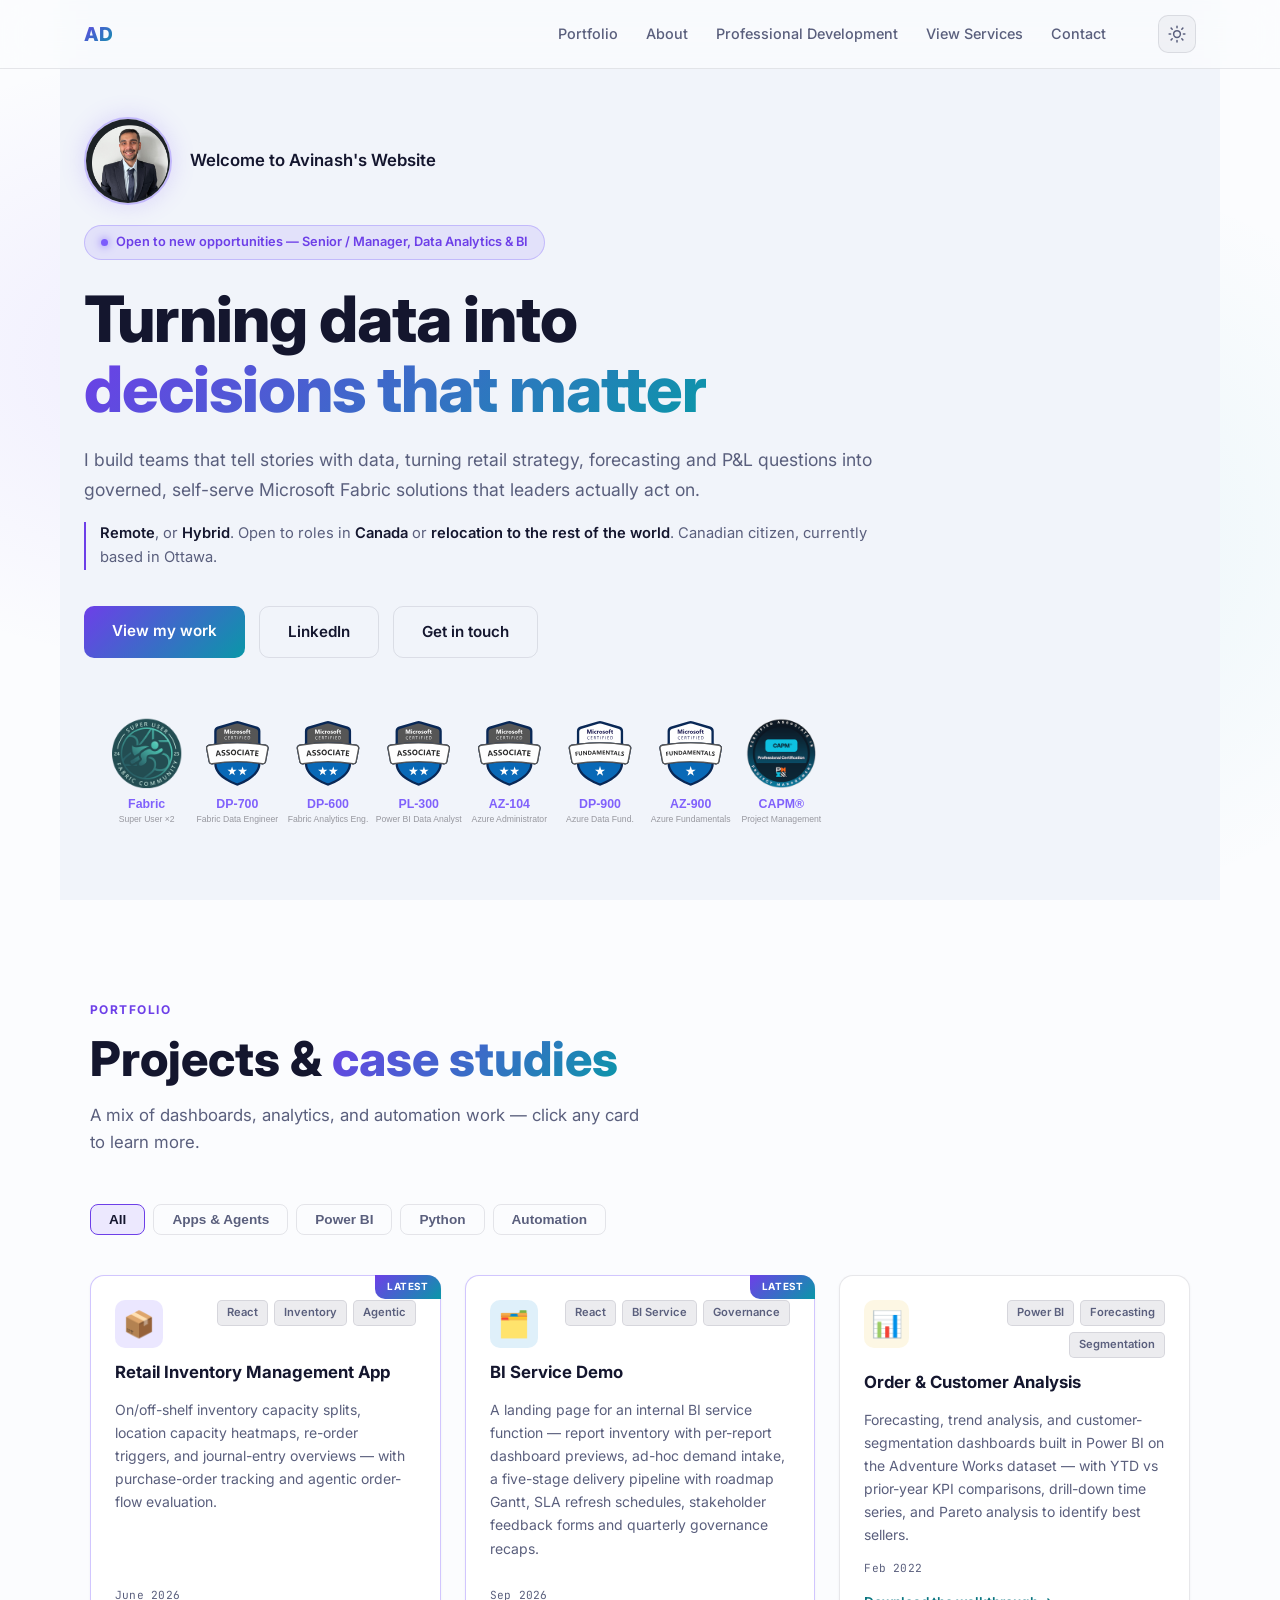
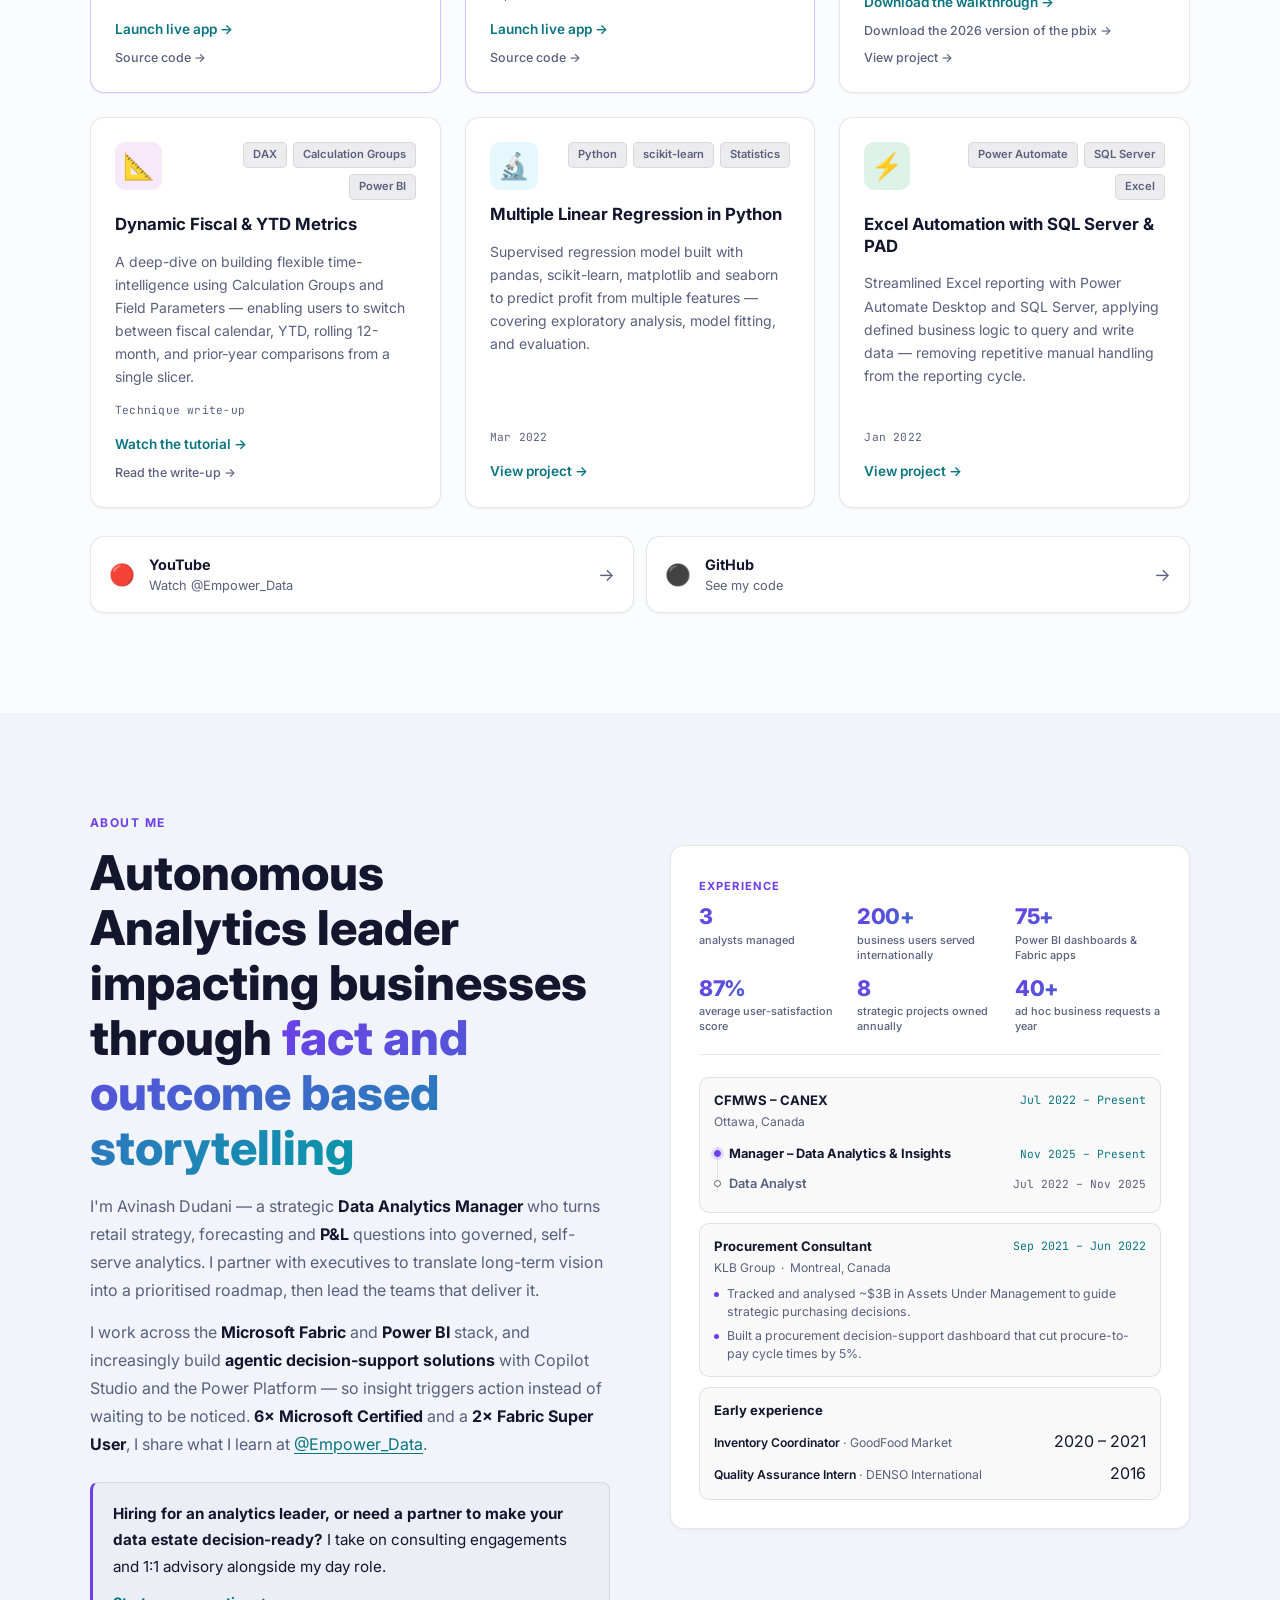
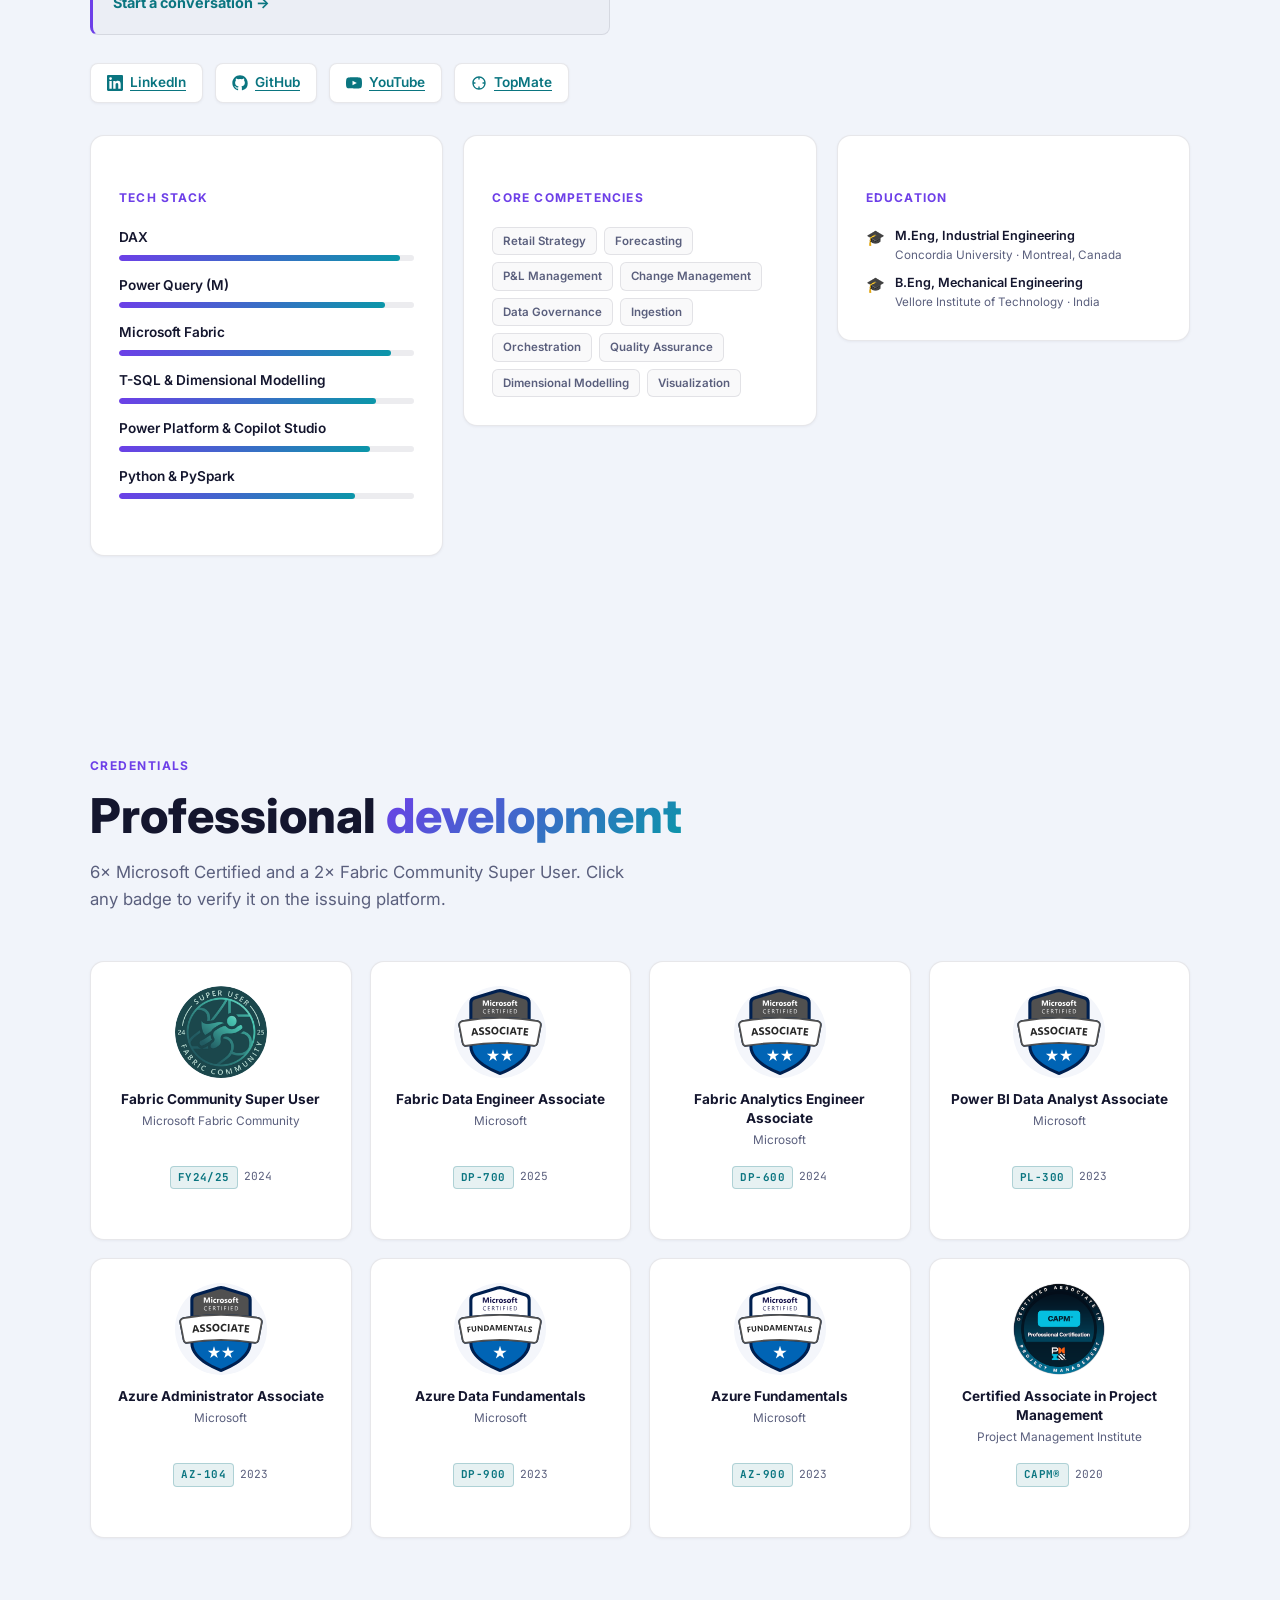
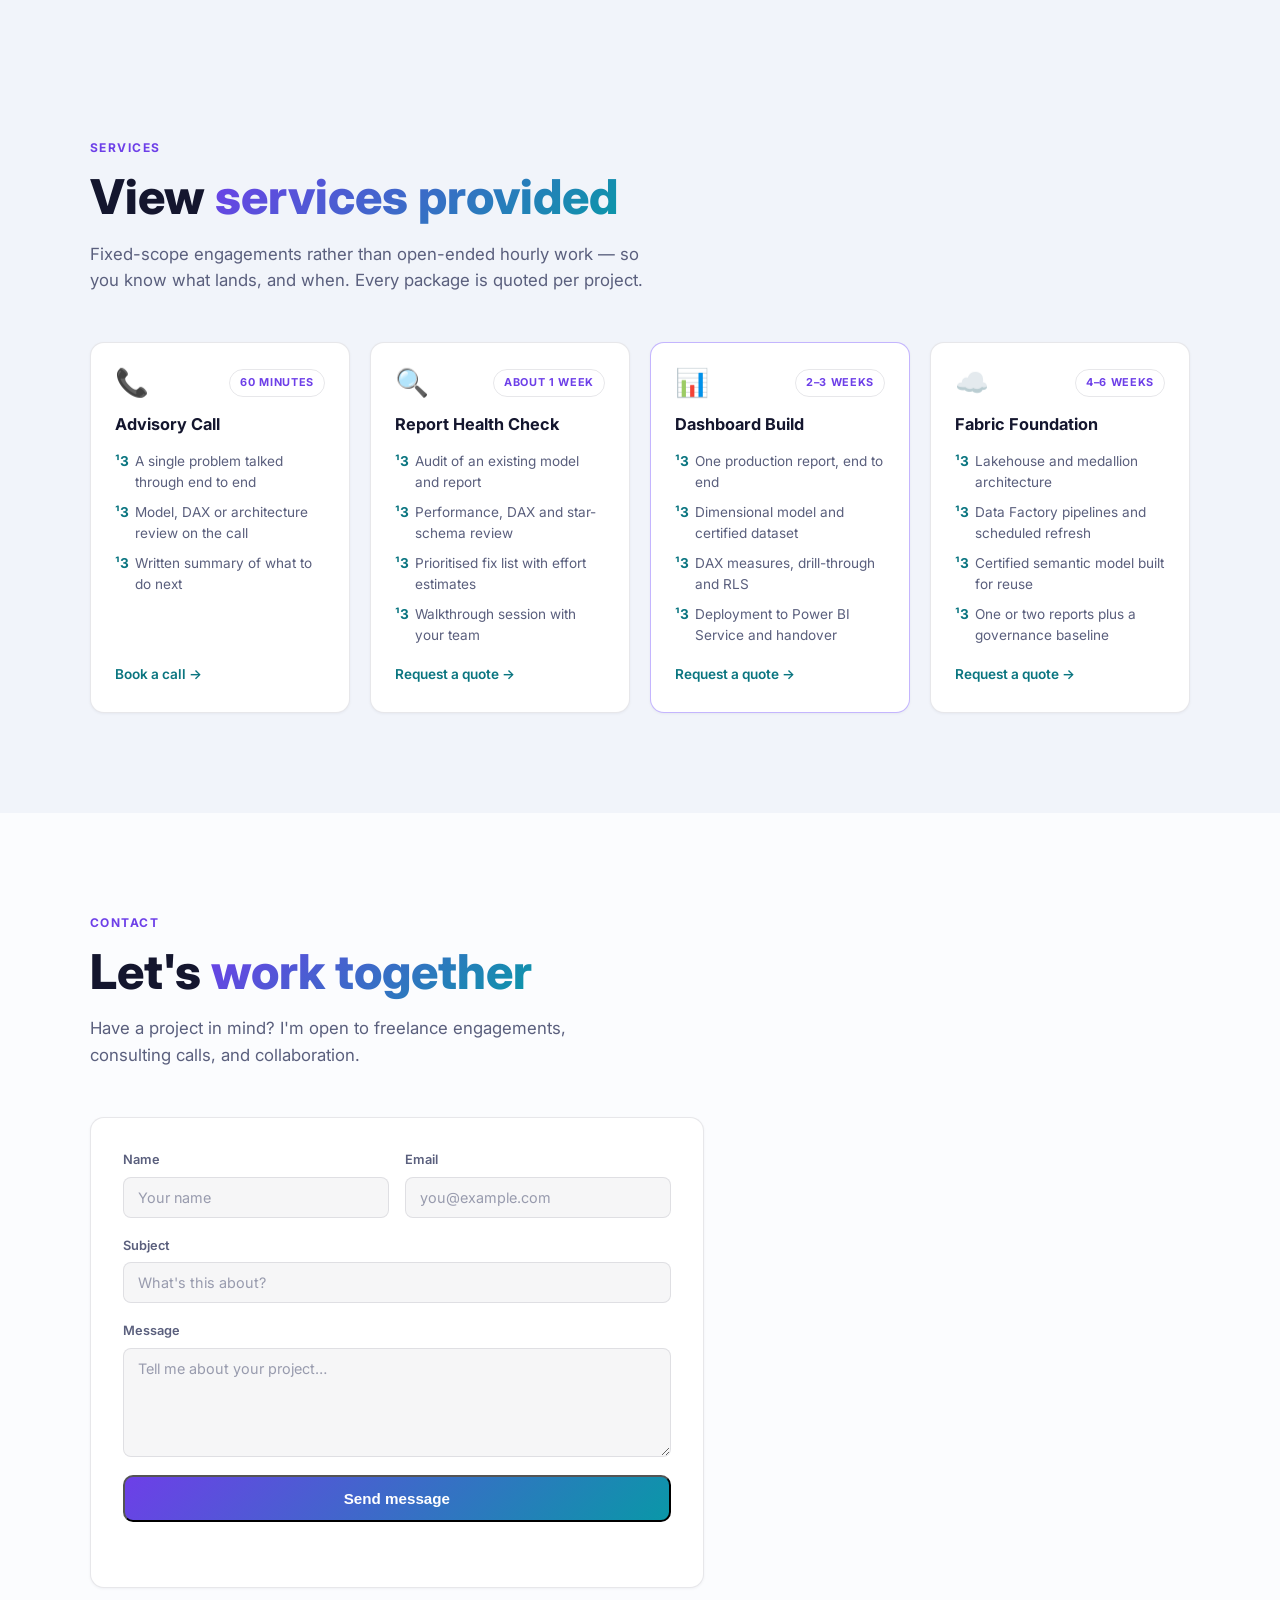
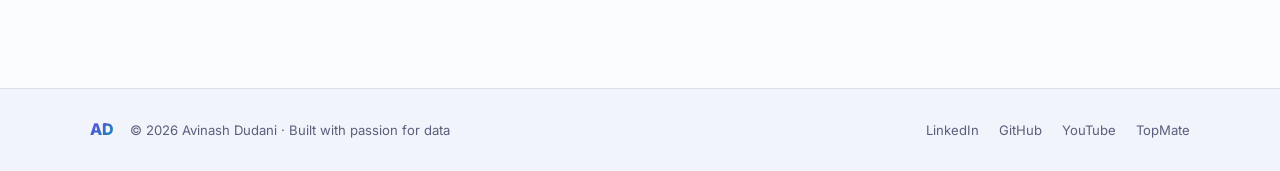
==== commit ea380aba: "Replace capability tiles with a fixed-scope package ladder Four packages instead of four generic cap" ====
--- a/index.html
+++ b/index.html
@@ -570,43 +570,63 @@
     <div class="section-inner">
       <div class="section-label">Services</div>
       <h2 class="section-title">View <span class="gradient-text">services provided</span></h2>
-      <div class="services-grid">
-        <a class="service-card" href="https://topmate.io/avinash_dudani" target="_blank" rel="noopener">
-          <div class="service-icon">📊</div>
-          <h3>Power BI Development</h3>
-          <p>Full-stack BI — data model design, DAX measures, interactive reports, and deployment to Power BI Service.</p>
-          <span class="service-action">Scope a dashboard →</span>
-        </a>
-        <a class="service-card" href="https://topmate.io/avinash_dudani" target="_blank" rel="noopener">
-          <div class="service-icon">☁️</div>
-          <h3>Microsoft Fabric &amp; Azure</h3>
-          <p>End-to-end Fabric solutions — ingestion, orchestration and dimensional modelling with Data Factory, lakehouses and PySpark.</p>
-          <span class="service-action">Design the platform →</span>
-        </a>
-        <a class="service-card" href="https://topmate.io/avinash_dudani" target="_blank" rel="noopener">
-          <div class="service-icon">🐍</div>
-          <h3>Python Analytics</h3>
-          <p>Data wrangling, statistical modelling, and visualisation with pandas, scikit-learn, and matplotlib.</p>
-          <span class="service-action">Model the data →</span>
-        </a>
-        <a class="service-card" href="https://topmate.io/avinash_dudani" target="_blank" rel="noopener">
-          <div class="service-icon">⚙️</div>
-          <h3>Agentic Automation</h3>
-          <p>Decision-support apps and agentic workflows with Copilot Studio, Power Automate and SharePoint — turning insight into action.</p>
-          <span class="service-action">Automate a workflow →</span>
-        </a>
-      </div>
-
-      <!-- Hire / book -->
-      <div class="channel-row">
-        <a class="channel-card" href="https://topmate.io/avinash_dudani" target="_blank" rel="noopener">
-          <div class="channel-icon">🔵</div>
-          <div>
-            <div class="channel-name">TopMate</div>
-            <div class="channel-desc">Book a 1:1 consulting call</div>
-          </div>
-          <span class="channel-arrow">→</span>
-        </a>
+      <p class="section-sub">Fixed-scope engagements rather than open-ended hourly work — so you know what lands, and when. Every package is quoted per project.</p>
+      <div class="package-grid">
+        <div class="package-card">
+          <div class="package-top">
+            <span class="service-icon">📞</span>
+            <span class="package-duration">60 minutes</span>
+          </div>
+          <h3 class="package-name">Advisory Call</h3>
+          <ul class="package-scope">
+            <li>A single problem talked through end to end</li>
+            <li>Model, DAX or architecture review on the call</li>
+            <li>Written summary of what to do next</li>
+          </ul>
+          <a class="package-cta" href="https://topmate.io/avinash_dudani" target="_blank" rel="noopener">Book a call →</a>
+        </div>
+        <div class="package-card">
+          <div class="package-top">
+            <span class="service-icon">🔍</span>
+            <span class="package-duration">About 1 week</span>
+          </div>
+          <h3 class="package-name">Report Health Check</h3>
+          <ul class="package-scope">
+            <li>Audit of an existing model and report</li>
+            <li>Performance, DAX and star-schema review</li>
+            <li>Prioritised fix list with effort estimates</li>
+            <li>Walkthrough session with your team</li>
+          </ul>
+          <a class="package-cta" href="#contact">Request a quote →</a>
+        </div>
+        <div class="package-card is-featured">
+          <div class="package-top">
+            <span class="service-icon">📊</span>
+            <span class="package-duration">2–3 weeks</span>
+          </div>
+          <h3 class="package-name">Dashboard Build</h3>
+          <ul class="package-scope">
+            <li>One production report, end to end</li>
+            <li>Dimensional model and certified dataset</li>
+            <li>DAX measures, drill-through and RLS</li>
+            <li>Deployment to Power BI Service and handover</li>
+          </ul>
+          <a class="package-cta" href="#contact">Request a quote →</a>
+        </div>
+        <div class="package-card">
+          <div class="package-top">
+            <span class="service-icon">☁️</span>
+            <span class="package-duration">4–6 weeks</span>
+          </div>
+          <h3 class="package-name">Fabric Foundation</h3>
+          <ul class="package-scope">
+            <li>Lakehouse and medallion architecture</li>
+            <li>Data Factory pipelines and scheduled refresh</li>
+            <li>Certified semantic model built for reuse</li>
+            <li>One or two reports plus a governance baseline</li>
+          </ul>
+          <a class="package-cta" href="#contact">Request a quote →</a>
+        </div>
       </div>
     </div>
   </section>
--- a/style.css
+++ b/style.css
@@ -613,27 +613,44 @@
 /* ── Services ── */
 #services { background: var(--bg2); }
 
-.services-grid {
-  display: grid; grid-template-columns: repeat(auto-fill, minmax(240px, 1fr));
-  gap: 20px;
-}
-.service-card {
-  display: block; /* cards are anchors; keep the block layout they had as divs */
+/* Package ladder — fixed-scope engagements, quoted per project (no published prices) */
+.package-grid {
+  display: grid; grid-template-columns: repeat(auto-fit, minmax(230px, 1fr));
+  gap: 20px; align-items: stretch;
+}
+.package-card {
   background: var(--bg3); border: 1px solid var(--border);
-  border-radius: var(--radius); padding: 28px 24px;
+  border-radius: var(--radius); padding: 26px 24px;
+  display: flex; flex-direction: column; gap: 14px;
+  box-shadow: var(--card-shadow);
   transition: border-color .2s, transform .2s;
-  box-shadow: var(--card-shadow);
-}
-.service-card:hover { border-color: var(--accent); transform: translateY(-3px); }
-.service-icon { font-size: 2rem; margin-bottom: 14px; }
-.service-card h3 { font-size: 1rem; font-weight: 700; margin-bottom: 8px; }
-.service-card p { font-size: .875rem; color: var(--muted); line-height: 1.65; }
-.service-action {
-  display: inline-block; margin-top: 14px;
+}
+.package-card:hover { border-color: var(--accent); transform: translateY(-3px); }
+.package-card.is-featured { border-color: rgba(124,92,252,0.45); }
+.package-top { display: flex; align-items: center; justify-content: space-between; gap: 10px; }
+.package-duration {
+  font-size: .68rem; font-weight: 700; letter-spacing: .06em; text-transform: uppercase;
+  color: var(--accent-label); border: 1px solid var(--border);
+  border-radius: 999px; padding: 4px 10px; white-space: nowrap;
+}
+.package-name { font-size: 1.02rem; font-weight: 700; }
+.package-scope { list-style: none; display: flex; flex-direction: column; gap: 9px; margin: 0; padding: 0; }
+.package-scope li {
+  position: relative; padding-left: 20px;
+  font-size: .85rem; color: var(--muted); line-height: 1.55;
+}
+.package-scope li::before {
+  content: '¹3'; position: absolute; left: 0; top: 0;
+  color: var(--accent2); font-weight: 700;
+}
+.package-cta {
+  margin-top: auto; padding-top: 4px;
   font-size: .85rem; font-weight: 600; color: var(--accent2);
-  transition: gap .2s, opacity .2s;
-}
-.service-card:hover .service-action { opacity: .8; }
+  transition: opacity .2s;
+}
+.package-card:hover .package-cta { opacity: .8; }
+.service-icon { font-size: 1.7rem; line-height: 1; }
+
 
 /* Supporting detail band beneath the About/Experience columns */
 .about-extras {
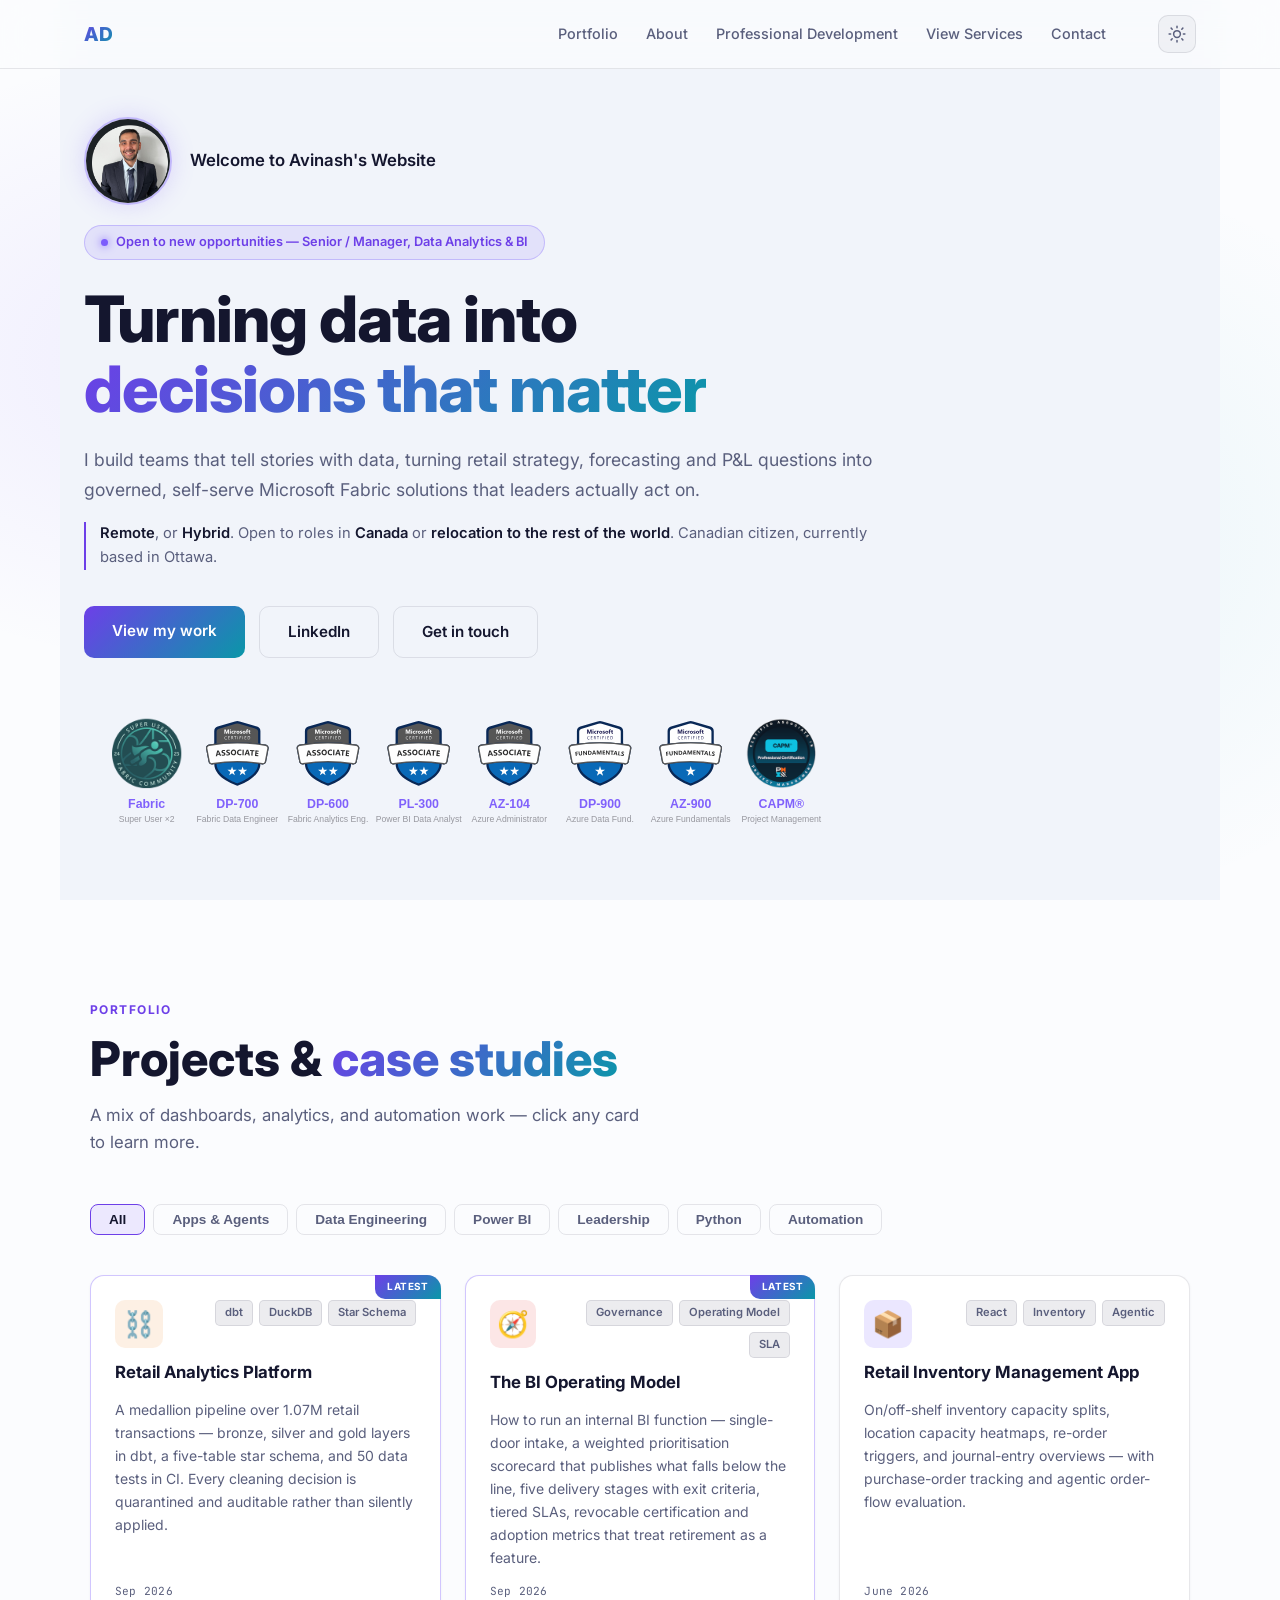
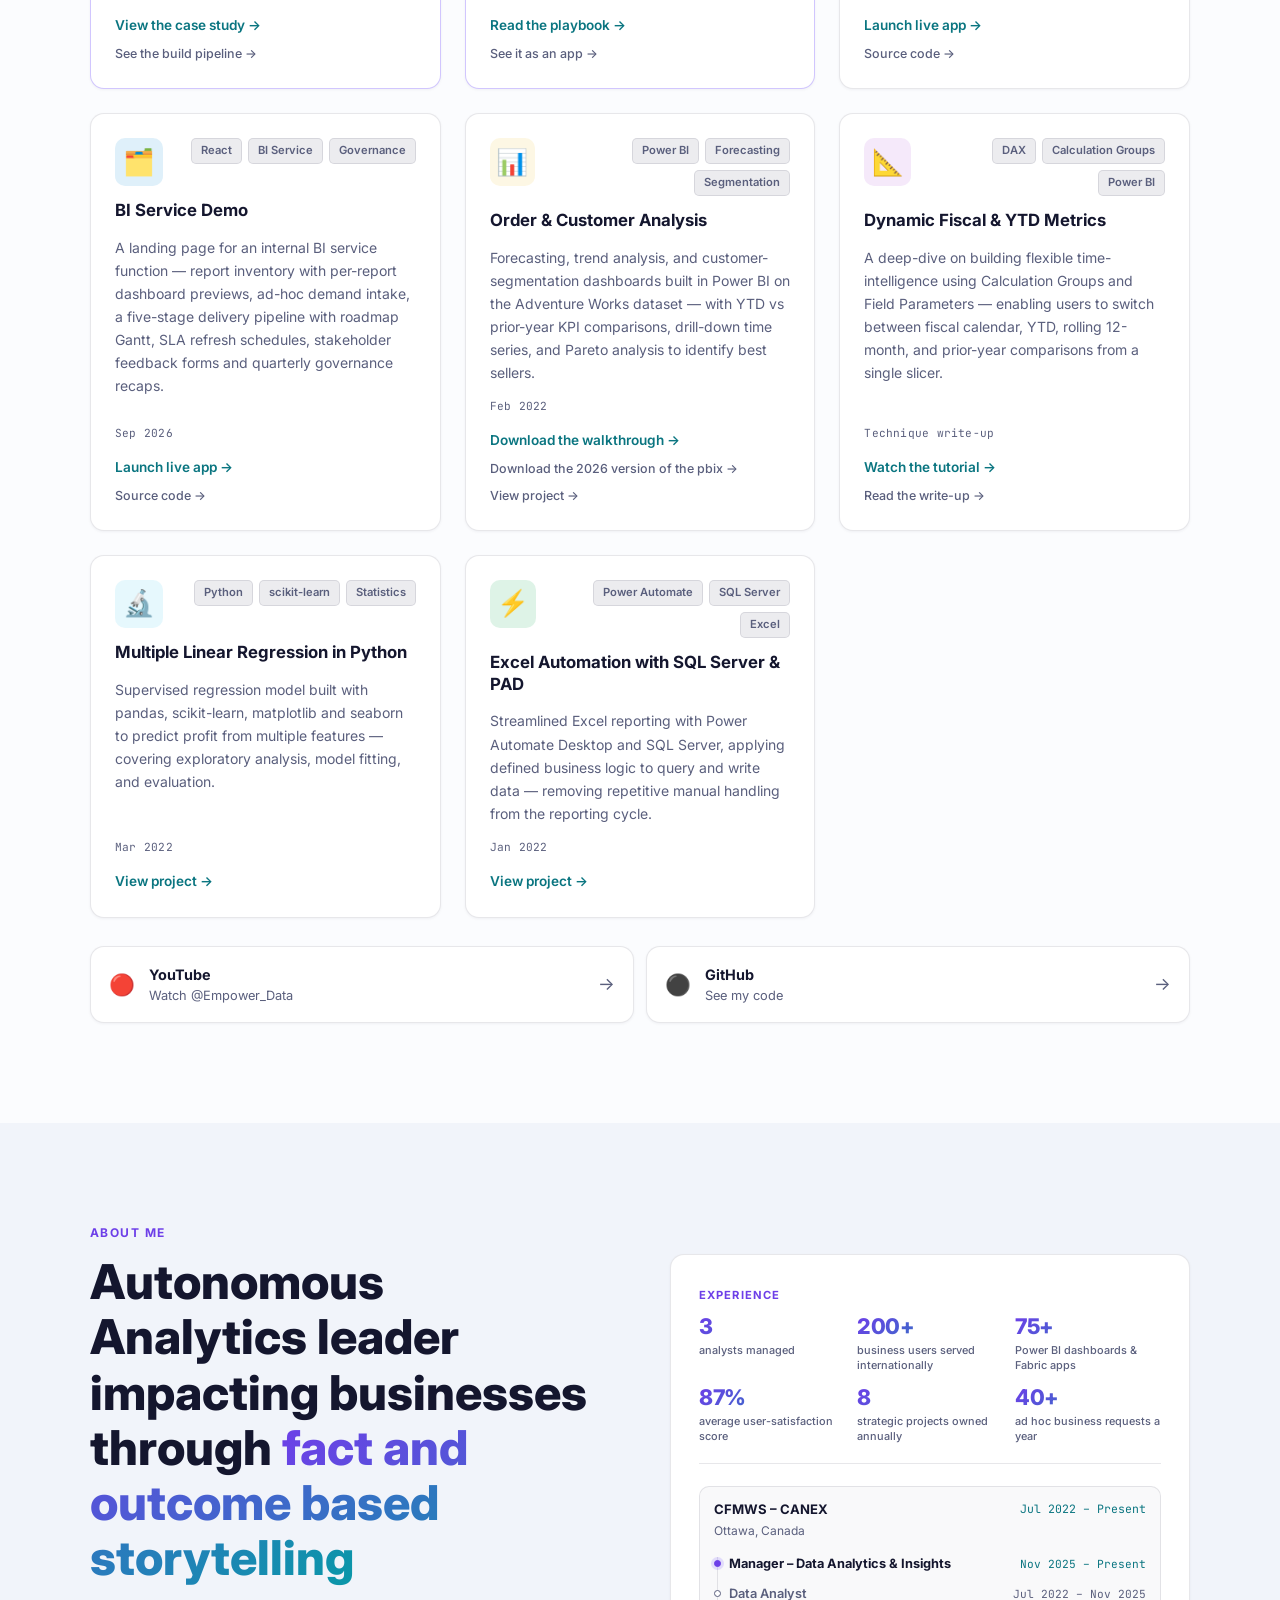
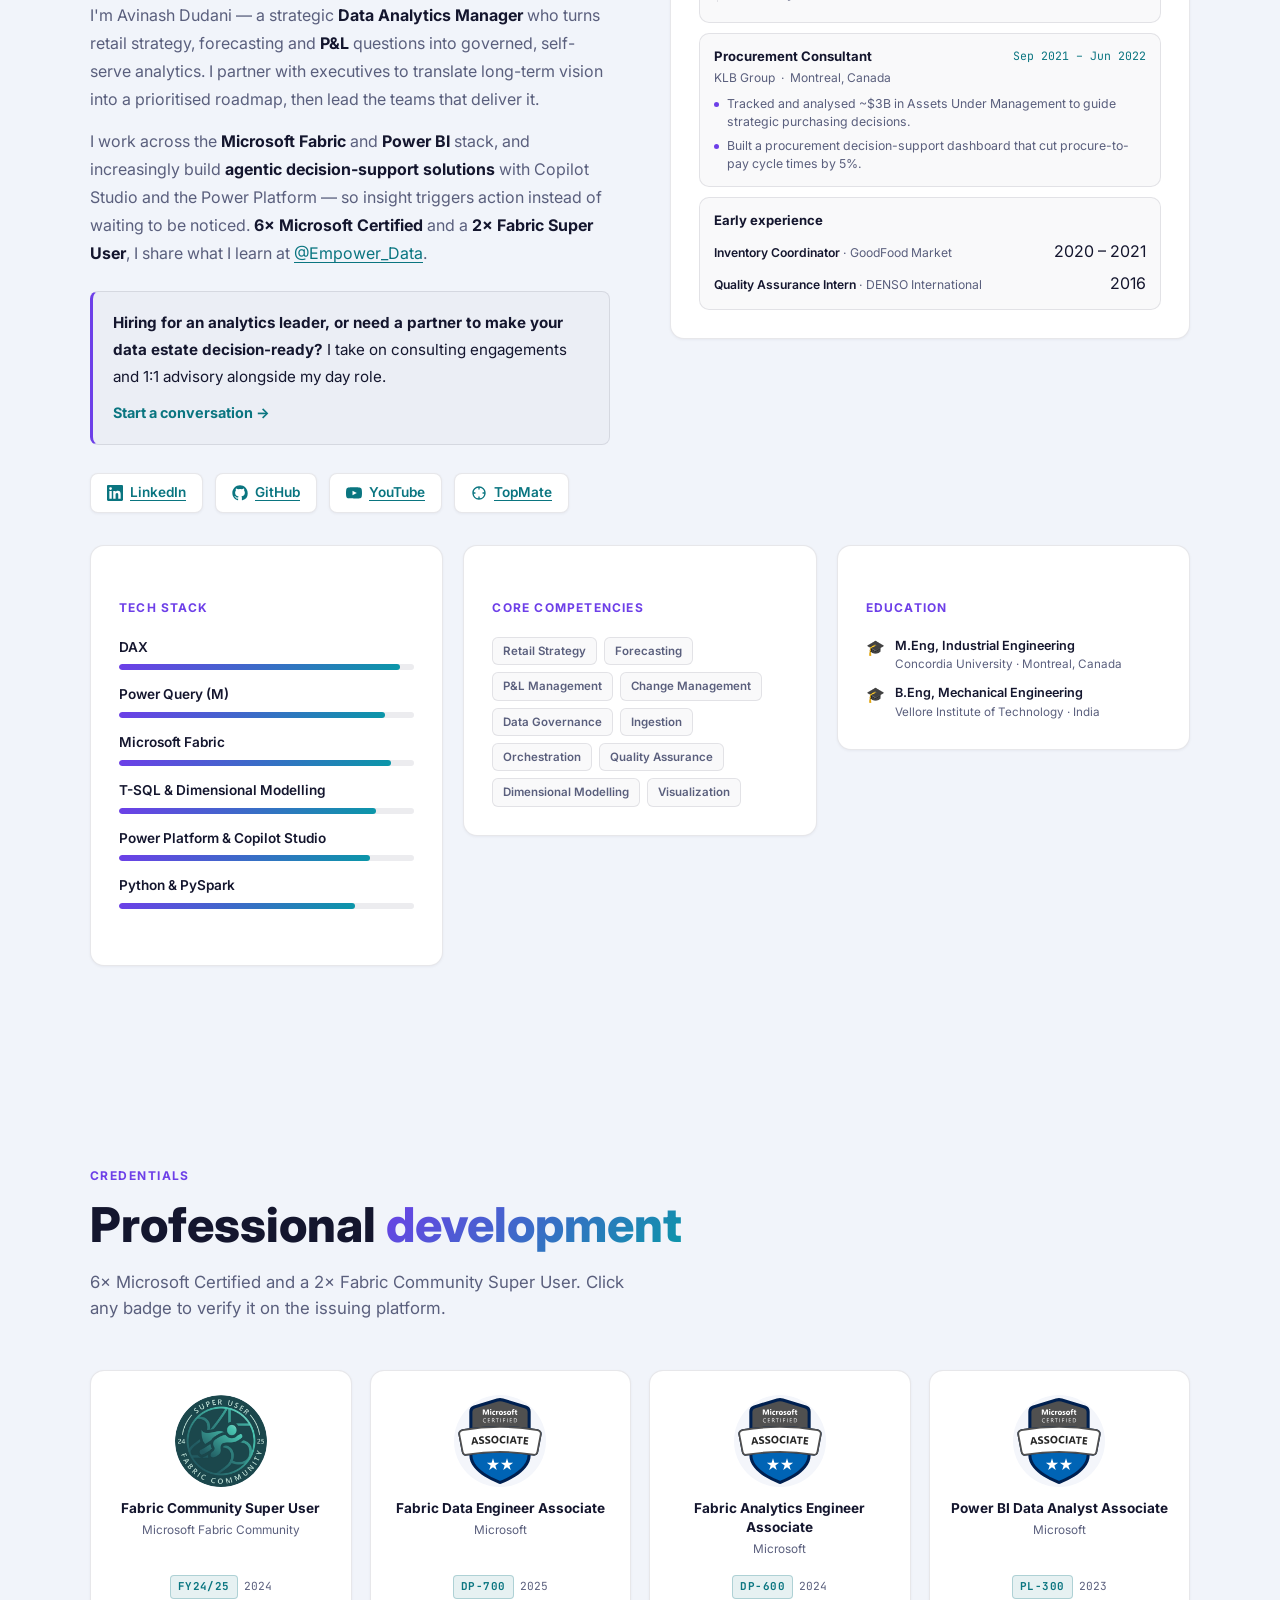
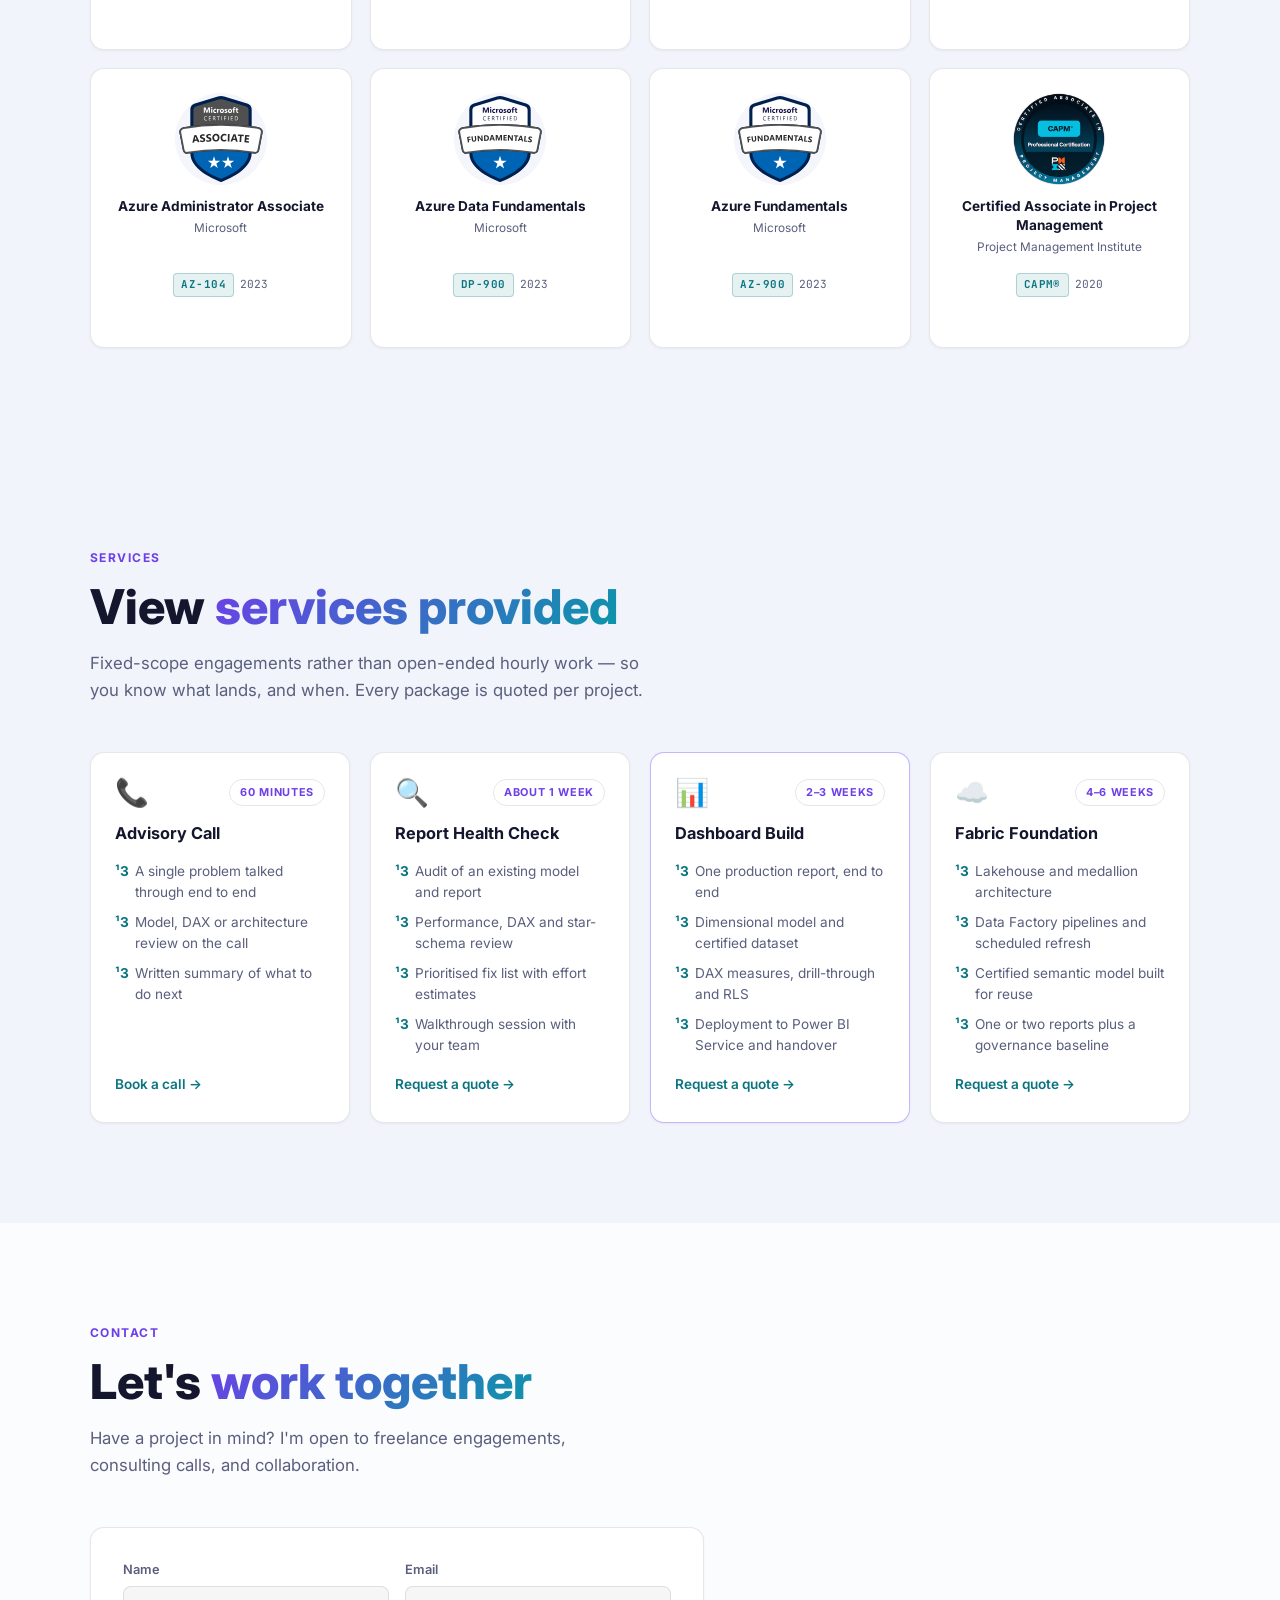
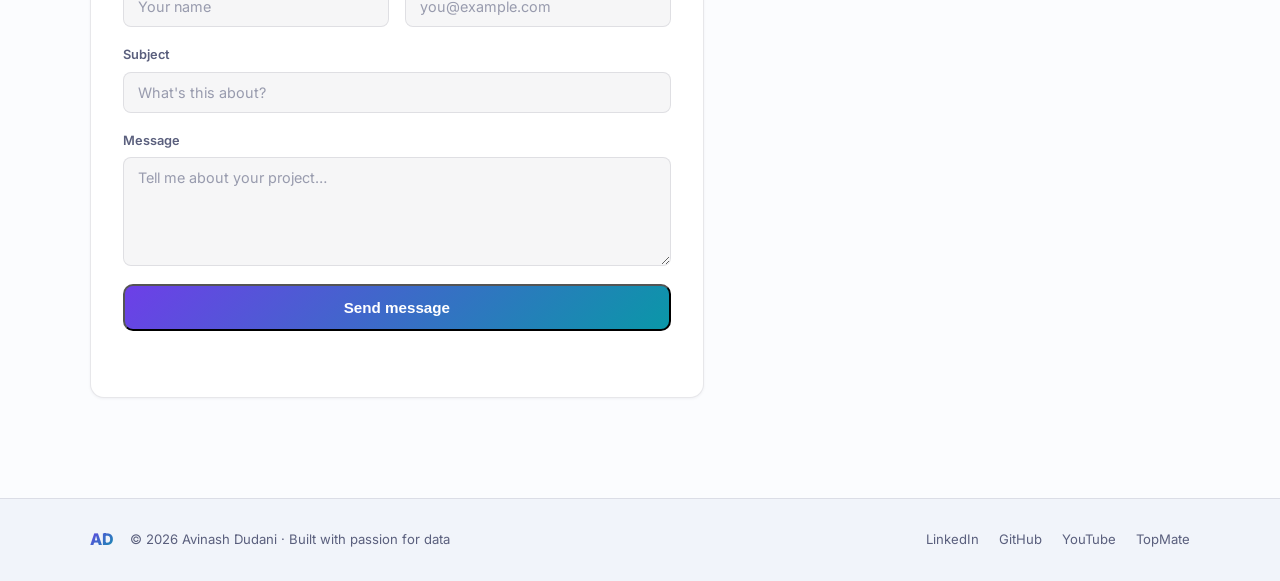
==== commit 3d02868e: "Add Retail Analytics Platform and BI Operating Model projects Two new tiles, plus Data Engineering a" ====
--- a/index.html
+++ b/index.html
@@ -122,12 +122,50 @@
       <div class="filter-bar">
         <button class="filter-btn active" data-filter="all">All</button>
         <button class="filter-btn" data-filter="apps">Apps &amp; Agents</button>
+        <button class="filter-btn" data-filter="engineering">Data Engineering</button>
         <button class="filter-btn" data-filter="powerbi">Power BI</button>
+        <button class="filter-btn" data-filter="leadership">Leadership</button>
         <button class="filter-btn" data-filter="python">Python</button>
         <button class="filter-btn" data-filter="automation">Automation</button>
       </div>
 
       <div class="projects-grid">
+
+        <div class="project-card" data-tags="engineering python">
+          <div class="project-top">
+            <div class="project-icon" style="--c:#F2994A">⛓️</div>
+            <div class="project-tags">
+              <span class="tag">dbt</span>
+              <span class="tag">DuckDB</span>
+              <span class="tag">Star Schema</span>
+            </div>
+          </div>
+          <h3 class="project-title">Retail Analytics Platform</h3>
+          <p class="project-desc">A medallion pipeline over 1.07M retail transactions — bronze, silver and gold layers in dbt, a five-table star schema, and 50 data tests in CI. Every cleaning decision is quarantined and auditable rather than silently applied.</p>
+          <div class="project-date">Sep 2026</div>
+          <div class="project-footer">
+            <a class="project-link" href="https://github.com/avixd/retail-analytics-platform" target="_blank" rel="noopener">View the case study →</a>
+            <a class="project-link secondary" href="https://github.com/avixd/retail-analytics-platform/actions/workflows/dbt.yml" target="_blank" rel="noopener">See the build pipeline →</a>
+          </div>
+        </div>
+
+        <div class="project-card" data-tags="leadership">
+          <div class="project-top">
+            <div class="project-icon" style="--c:#EB5757">🧭</div>
+            <div class="project-tags">
+              <span class="tag">Governance</span>
+              <span class="tag">Operating Model</span>
+              <span class="tag">SLA</span>
+            </div>
+          </div>
+          <h3 class="project-title">The BI Operating Model</h3>
+          <p class="project-desc">How to run an internal BI function — single-door intake, a weighted prioritisation scorecard that publishes what falls below the line, five delivery stages with exit criteria, tiered SLAs, revocable certification and adoption metrics that treat retirement as a feature.</p>
+          <div class="project-date">Sep 2026</div>
+          <div class="project-footer">
+            <a class="project-link" href="https://github.com/avixd/bi-operating-model" target="_blank" rel="noopener">Read the playbook →</a>
+            <a class="project-link secondary" href="https://avixd.github.io/bi-service-demo/" target="_blank" rel="noopener">See it as an app →</a>
+          </div>
+        </div>
 
         <div class="project-card" data-tags="apps">
           <div class="project-top">
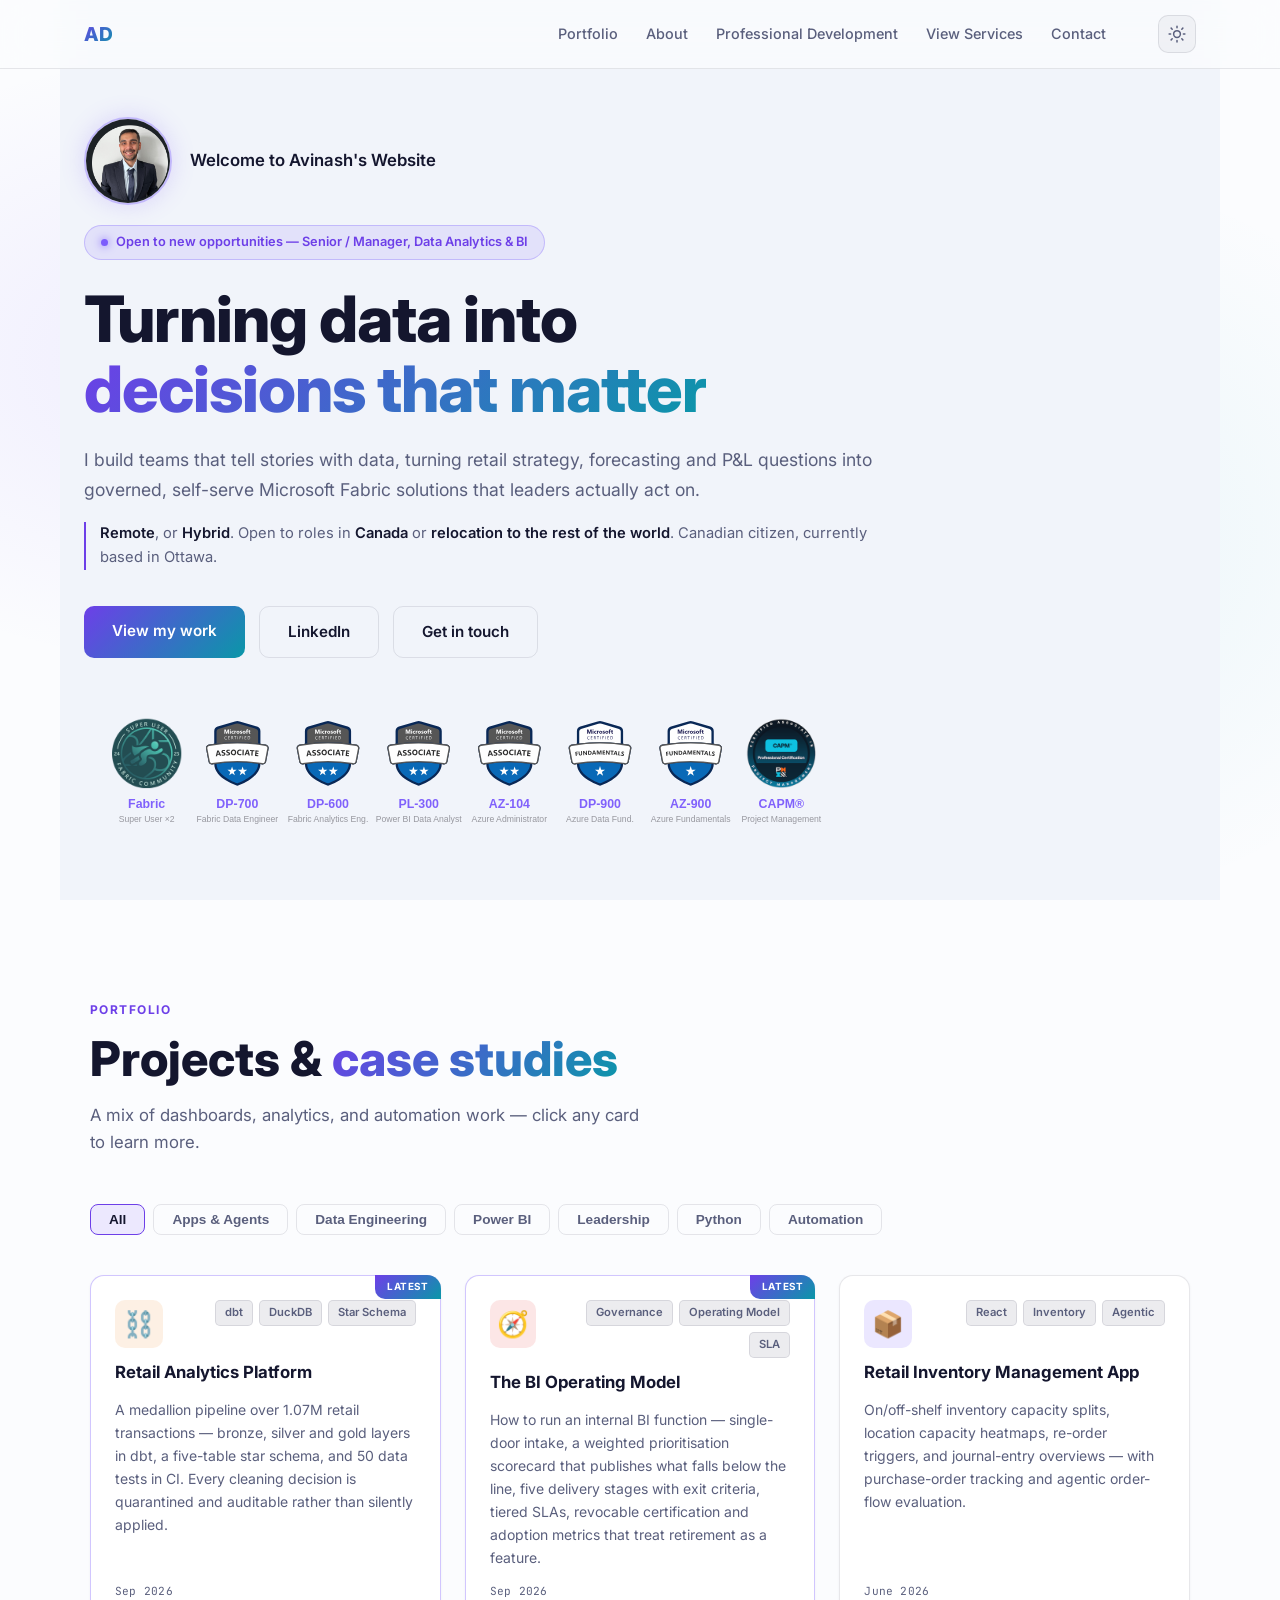
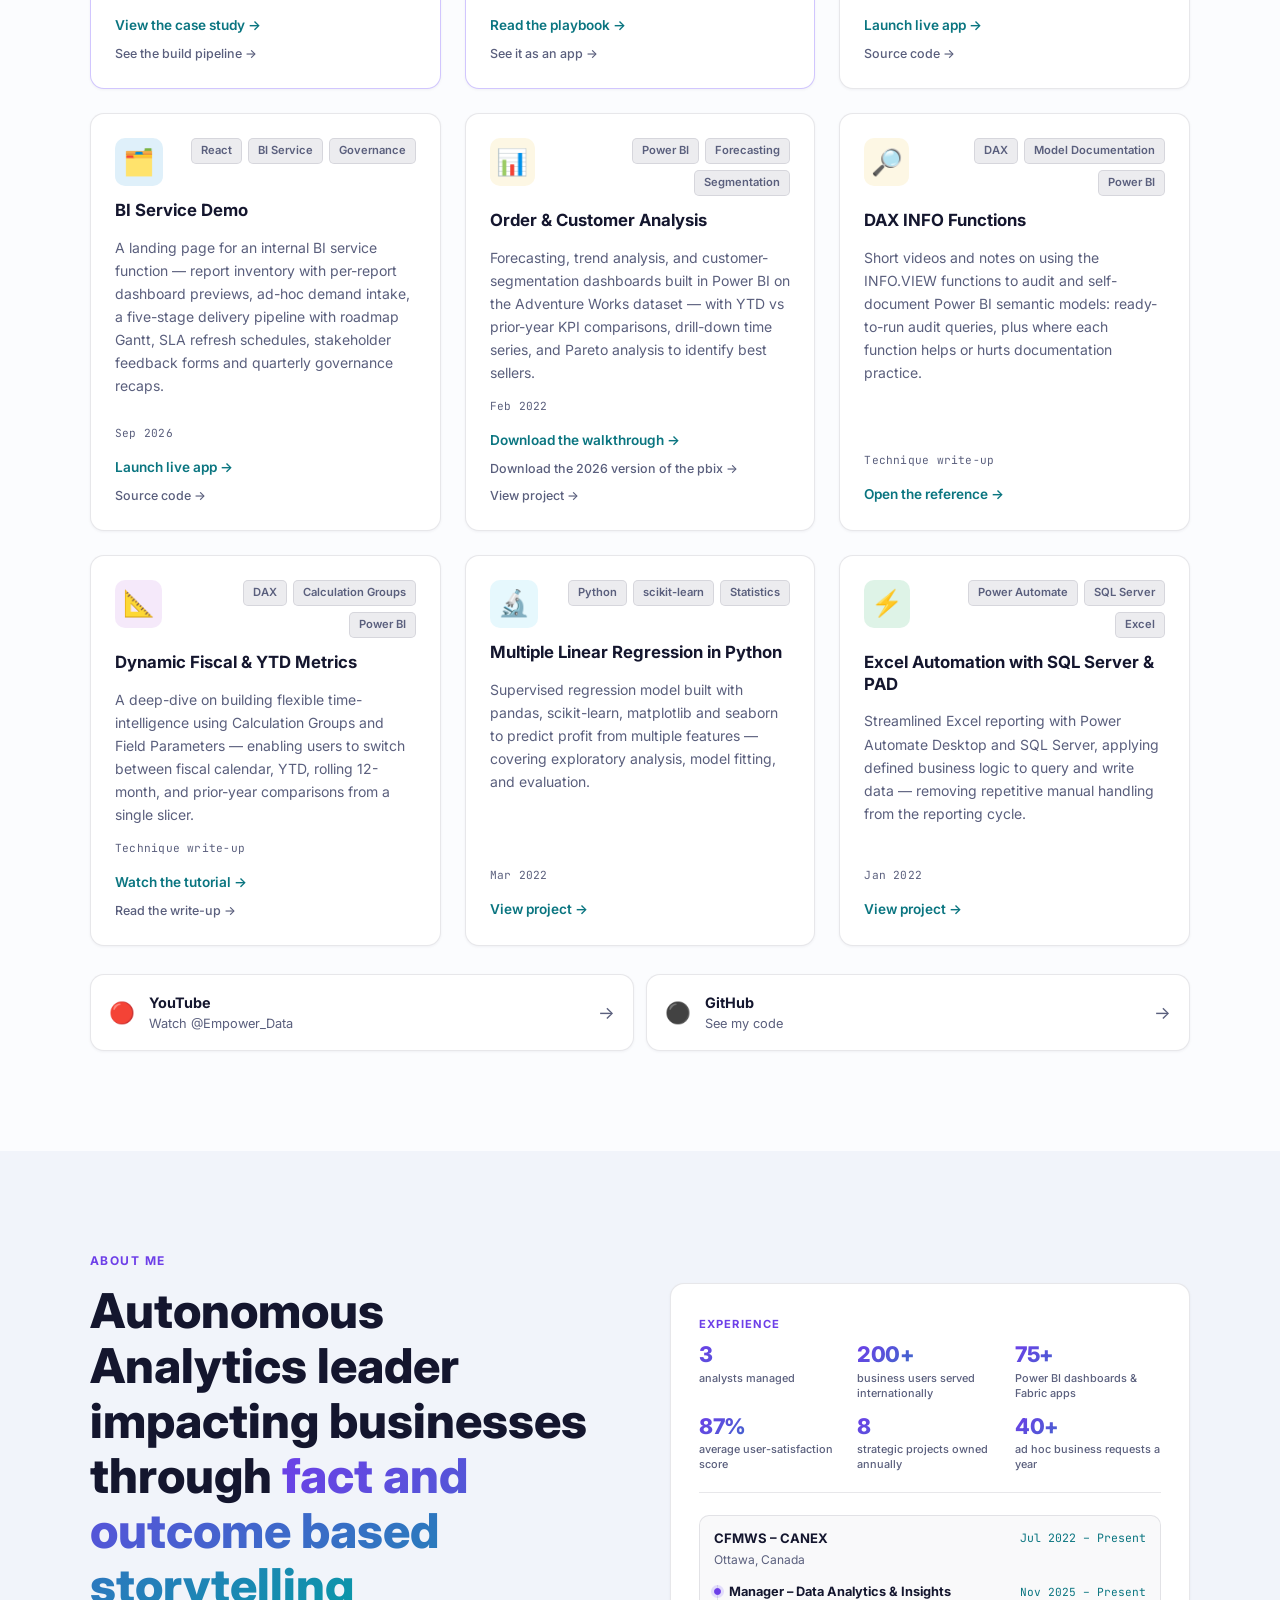
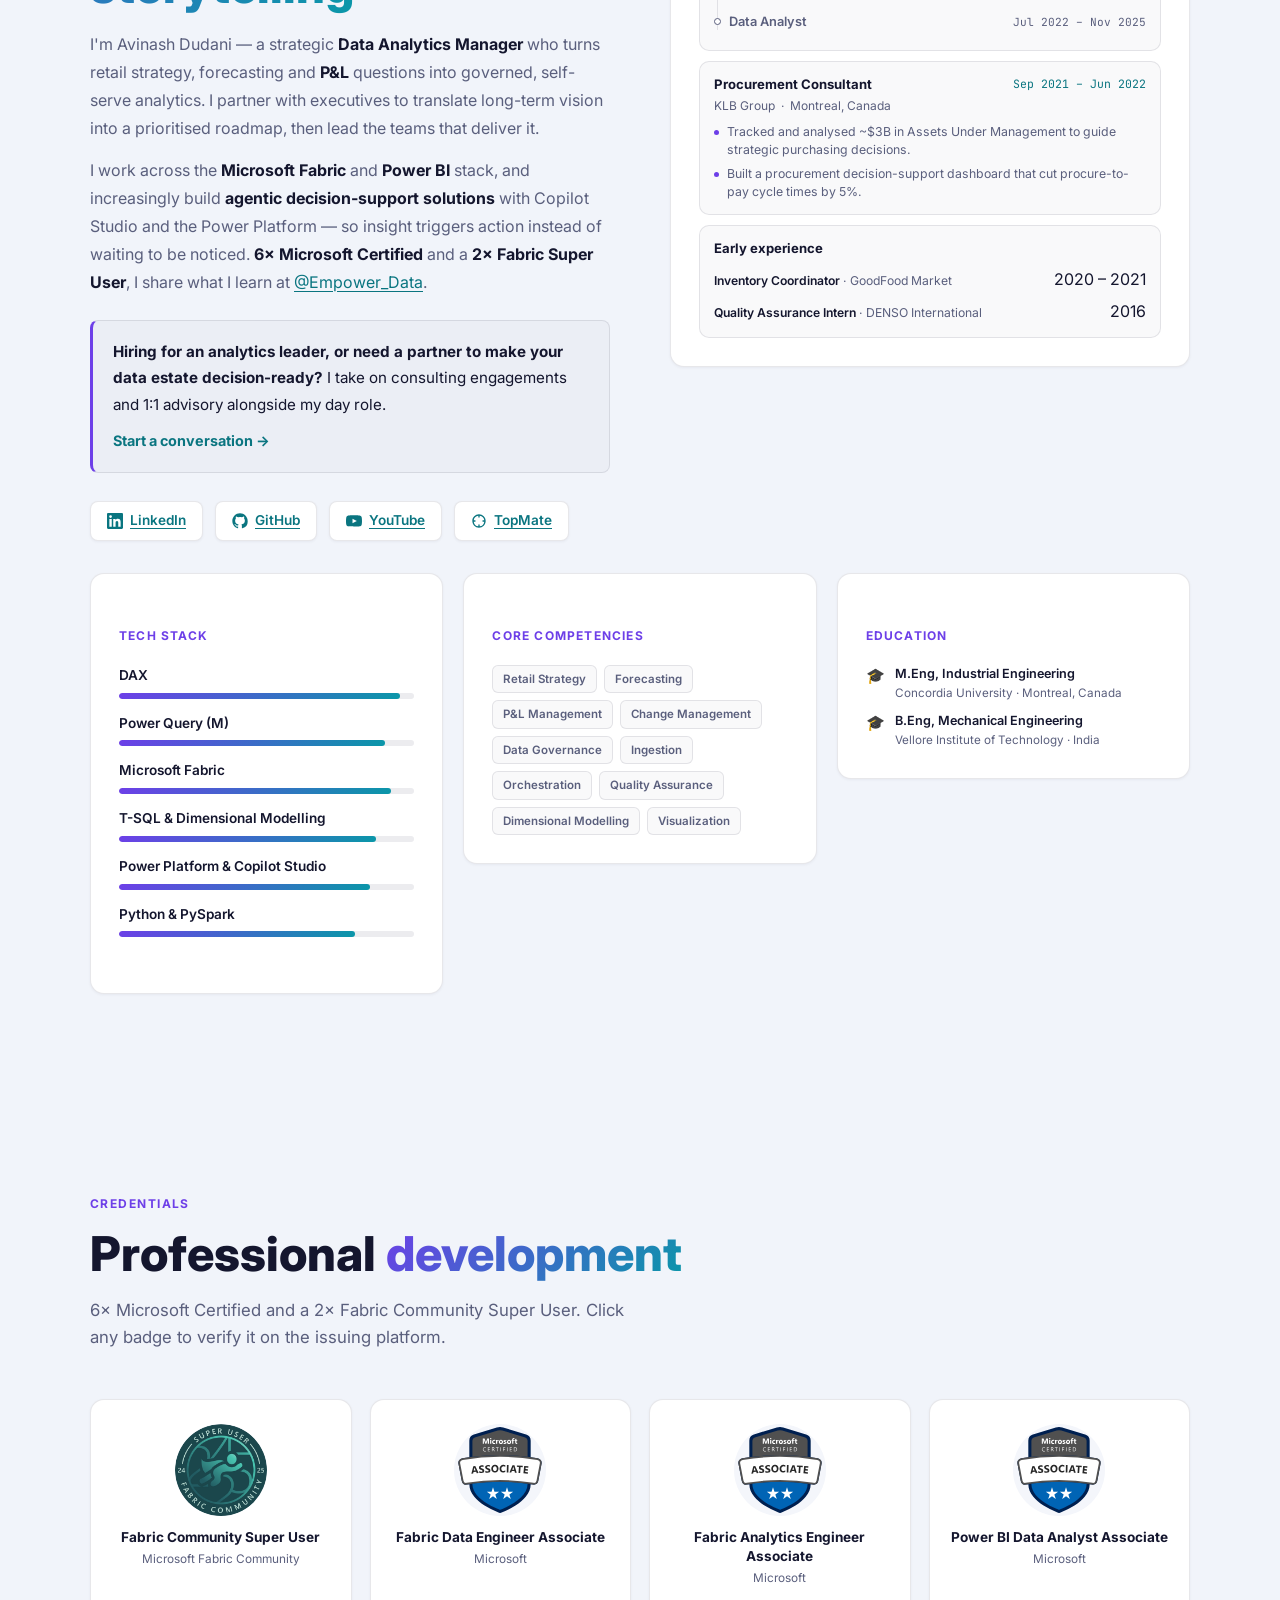
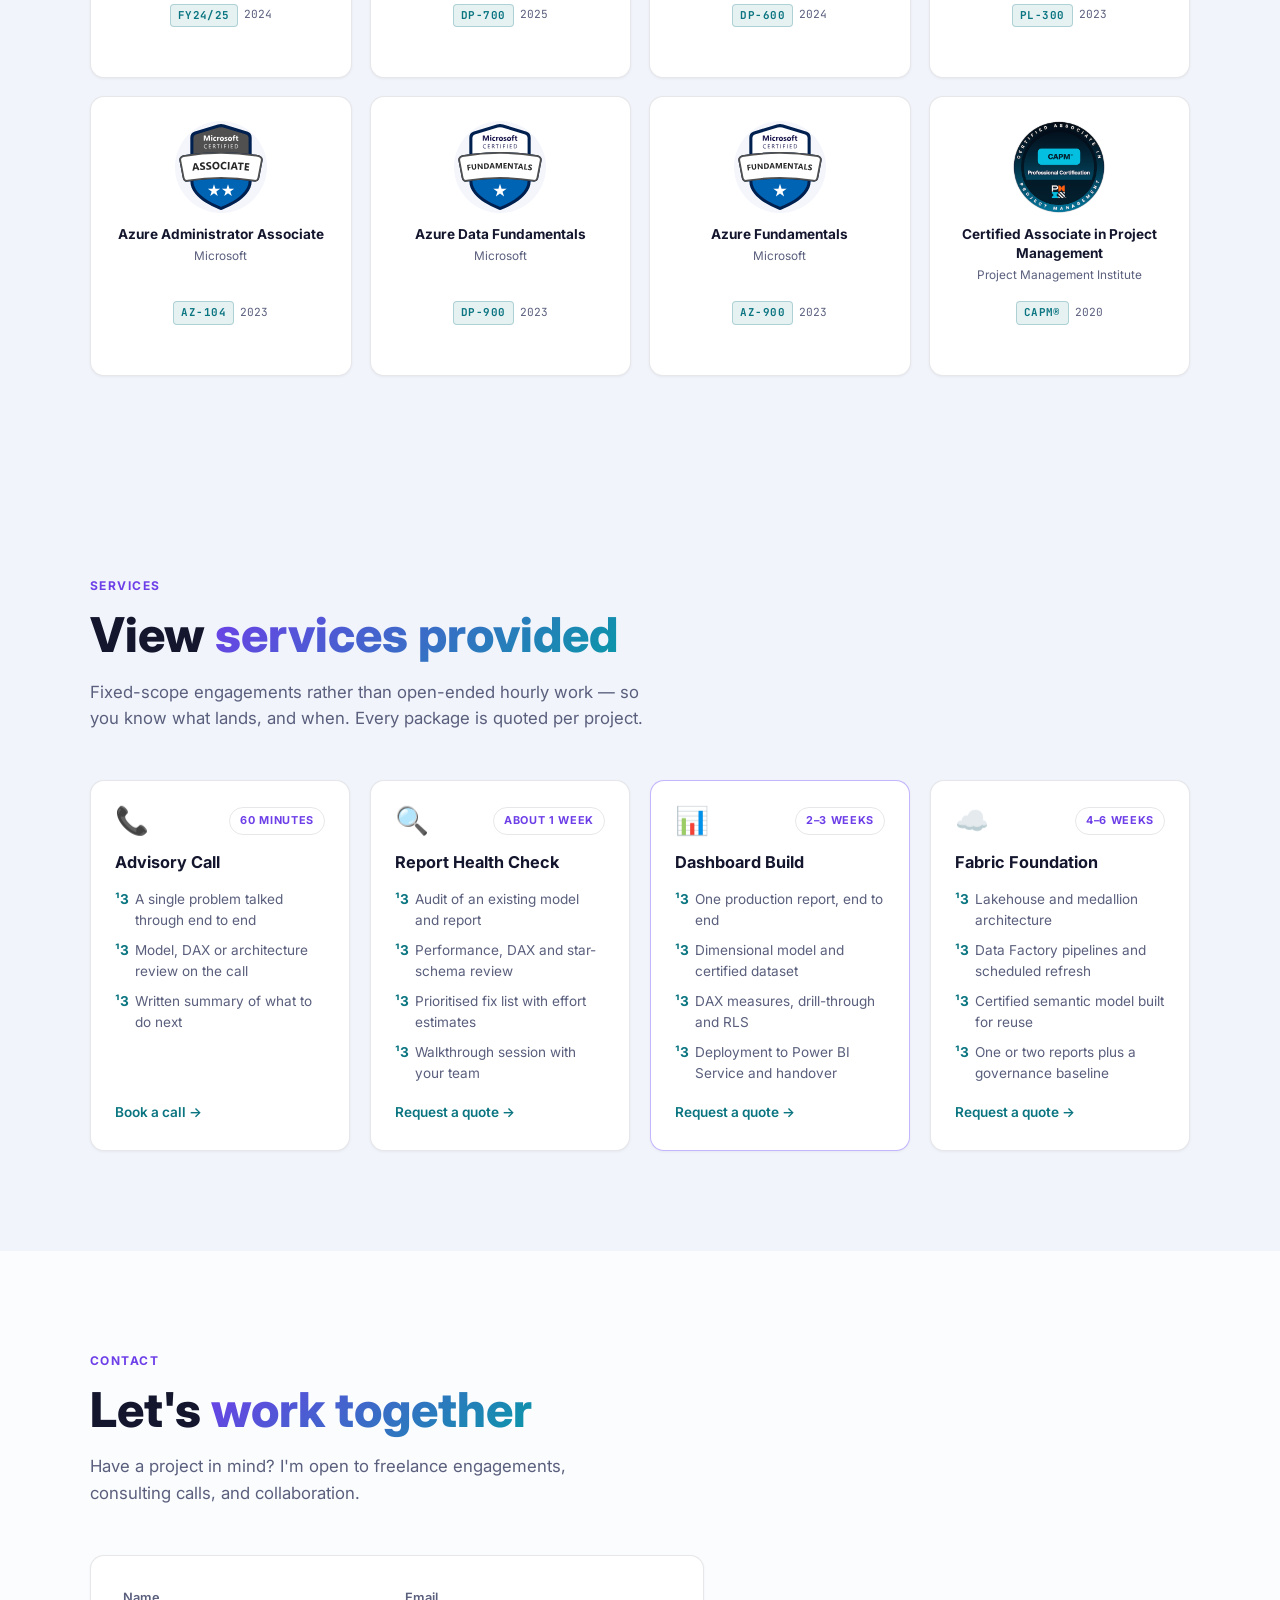
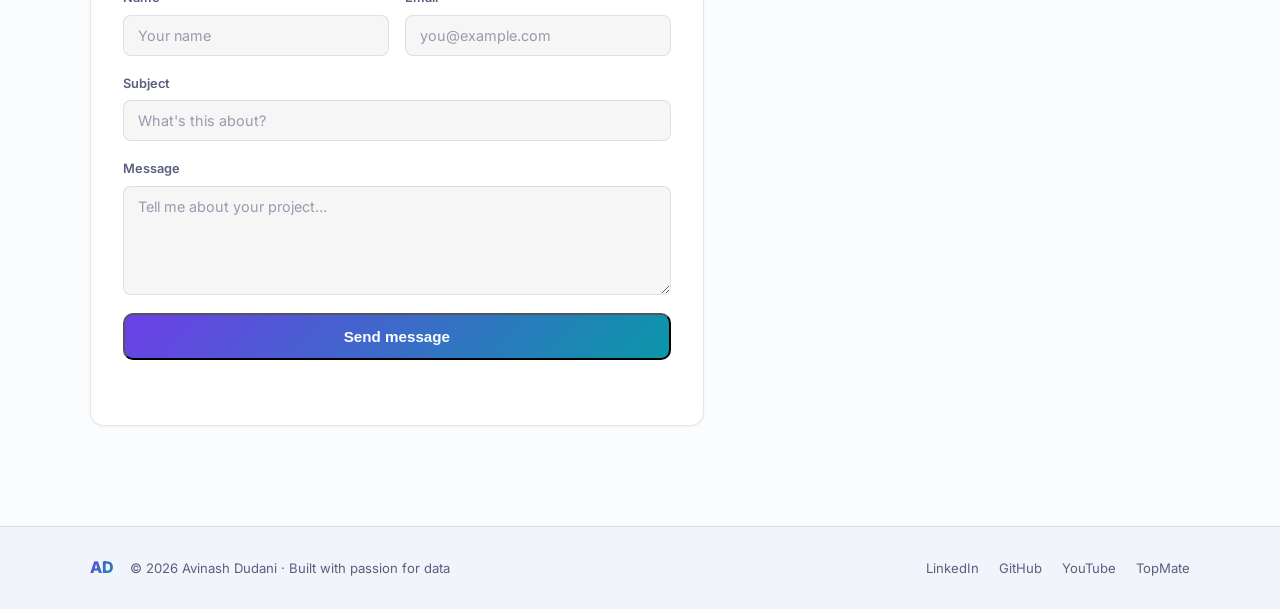
==== commit d92c16dd: "Add DAX INFO Functions page with INFO.VIEW.MEASURES section New /dax-info-functions/ page for short " ====
--- a/index.html
+++ b/index.html
@@ -224,6 +224,23 @@
 
         <div class="project-card" data-tags="powerbi">
           <div class="project-top">
+            <div class="project-icon" style="--c:#F2C94C">🔎</div>
+            <div class="project-tags">
+              <span class="tag">DAX</span>
+              <span class="tag">Model Documentation</span>
+              <span class="tag">Power BI</span>
+            </div>
+          </div>
+          <h3 class="project-title">DAX INFO Functions</h3>
+          <p class="project-desc">Short videos and notes on using the INFO.VIEW functions to audit and self-document Power BI semantic models: ready-to-run audit queries, plus where each function helps or hurts documentation practice.</p>
+          <div class="project-date">Technique write-up</div>
+          <div class="project-footer">
+            <a class="project-link" href="dax-info-functions/">Open the reference →</a>
+          </div>
+        </div>
+
+        <div class="project-card" data-tags="powerbi">
+          <div class="project-top">
             <div class="project-icon" style="--c:#BB6BD9">📐</div>
             <div class="project-tags">
               <span class="tag">DAX</span>
--- a/style.css
+++ b/style.css
@@ -827,6 +827,89 @@
   .badge-dot { transition: none; animation: none; }
 }
 
+/* ── DAX INFO functions page ── */
+.info-intro { padding-top: calc(var(--nav-h) + 56px); padding-bottom: 56px; }
+.info-back {
+  display: inline-block; margin-bottom: 28px;
+  font-size: .85rem; color: var(--muted); transition: color .2s;
+}
+.info-back:hover { color: var(--text); }
+.info-intro .section-sub { max-width: 680px; margin-bottom: 28px; }
+.info-page code {
+  font-family: 'JetBrains Mono', monospace; font-size: .9em;
+}
+.info-intro .section-sub code {
+  background: var(--track); border-radius: 5px; padding: 1px 6px;
+}
+
+.info-index { display: flex; flex-wrap: wrap; gap: 10px; }
+.info-chip {
+  border: 1px solid var(--border); background: var(--bg3);
+  border-radius: 999px; padding: 6px 14px;
+  font-size: .82rem; color: var(--text);
+  transition: border-color .2s, transform .2s;
+}
+.info-chip:hover { border-color: var(--accent); transform: translateY(-2px); }
+
+.info-fn { scroll-margin-top: var(--nav-h); }
+.info-fn-title { font-size: clamp(1.5rem, 4vw, 2.2rem); font-weight: 800; line-height: 1.2; margin-bottom: 12px; overflow-wrap: anywhere; }
+.info-fn-title code { font-size: 1em; }
+.info-fn-summary { color: var(--muted); font-size: 1.05rem; max-width: 680px; margin-bottom: 40px; }
+
+.info-fn-grid {
+  display: grid; grid-template-columns: 320px minmax(0, 1fr);
+  gap: 48px; align-items: start;
+}
+.info-media { position: sticky; top: calc(var(--nav-h) + 24px); }
+.info-video {
+  display: block; width: 100%; aspect-ratio: 9 / 16;
+  background: #000; border-radius: var(--radius);
+  border: 1px solid var(--border); box-shadow: var(--shadow);
+}
+.info-transcript { margin-top: 14px; font-size: .85rem; color: var(--muted); }
+.info-transcript summary { cursor: pointer; color: var(--text); font-weight: 600; }
+.info-transcript p { margin-top: 8px; line-height: 1.65; }
+
+/* Rendered markdown notes */
+.prose { font-size: .98rem; line-height: 1.75; }
+.prose > :first-child { margin-top: 0; }
+.prose p, .prose ul, .prose ol, .prose table, .prose div.highlighter-rouge, .prose pre { margin: 0 0 18px; }
+.prose h3 {
+  font-size: 1.2rem; font-weight: 700; line-height: 1.3;
+  margin: 40px 0 14px; padding-top: 20px; border-top: 1px solid var(--border);
+}
+.prose ul, .prose ol { padding-left: 22px; }
+.prose li { margin-bottom: 8px; }
+.prose a { color: var(--accent-soft); text-decoration: underline; text-underline-offset: 3px; }
+.prose strong { color: var(--text); }
+.prose :not(pre) > code {
+  background: var(--track); border-radius: 5px; padding: 1px 6px;
+  overflow-wrap: anywhere;
+}
+.prose pre {
+  background: var(--bg3); border: 1px solid var(--border);
+  border-left: 3px solid var(--accent);
+  border-radius: var(--radius-sm); padding: 16px 18px;
+  overflow-x: auto; font-size: .85rem; line-height: 1.6;
+}
+.prose pre code { background: none; padding: 0; }
+.prose div.highlighter-rouge pre { margin: 0; }
+.prose table {
+  display: block; overflow-x: auto; border-collapse: collapse;
+  font-size: .88rem; width: 100%;
+}
+.prose th, .prose td {
+  text-align: left; vertical-align: top;
+  padding: 9px 14px; border-bottom: 1px solid var(--border);
+}
+.prose th { color: var(--muted); font-weight: 600; font-size: .78rem; text-transform: uppercase; letter-spacing: .06em; }
+.prose td:first-child { white-space: nowrap; }
+
+@media (max-width: 900px) {
+  .info-fn-grid { grid-template-columns: minmax(0, 1fr); gap: 32px; }
+  .info-media { position: static; max-width: 300px; margin: 0 auto; width: 100%; }
+}
+
 /* ── Scroll animations ── */
 .fade-up {
   opacity: 0; transform: translateY(28px);
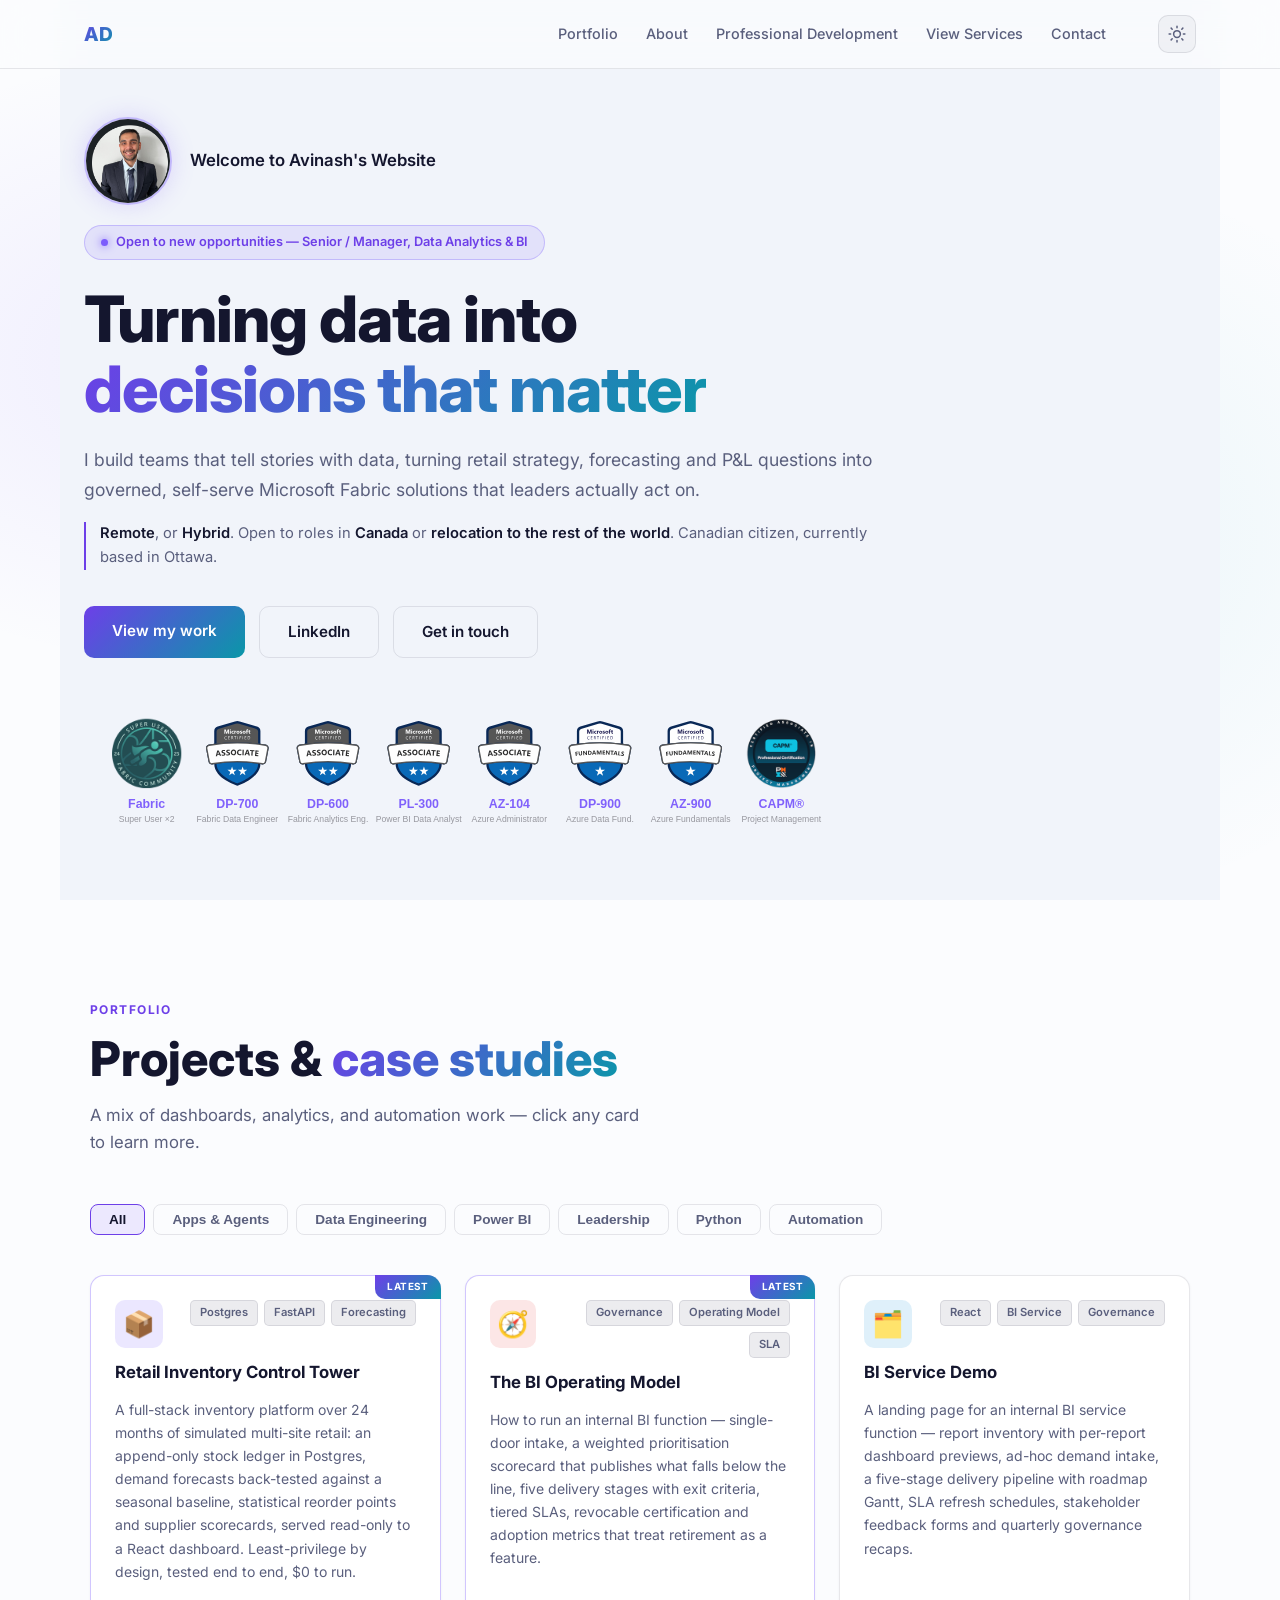
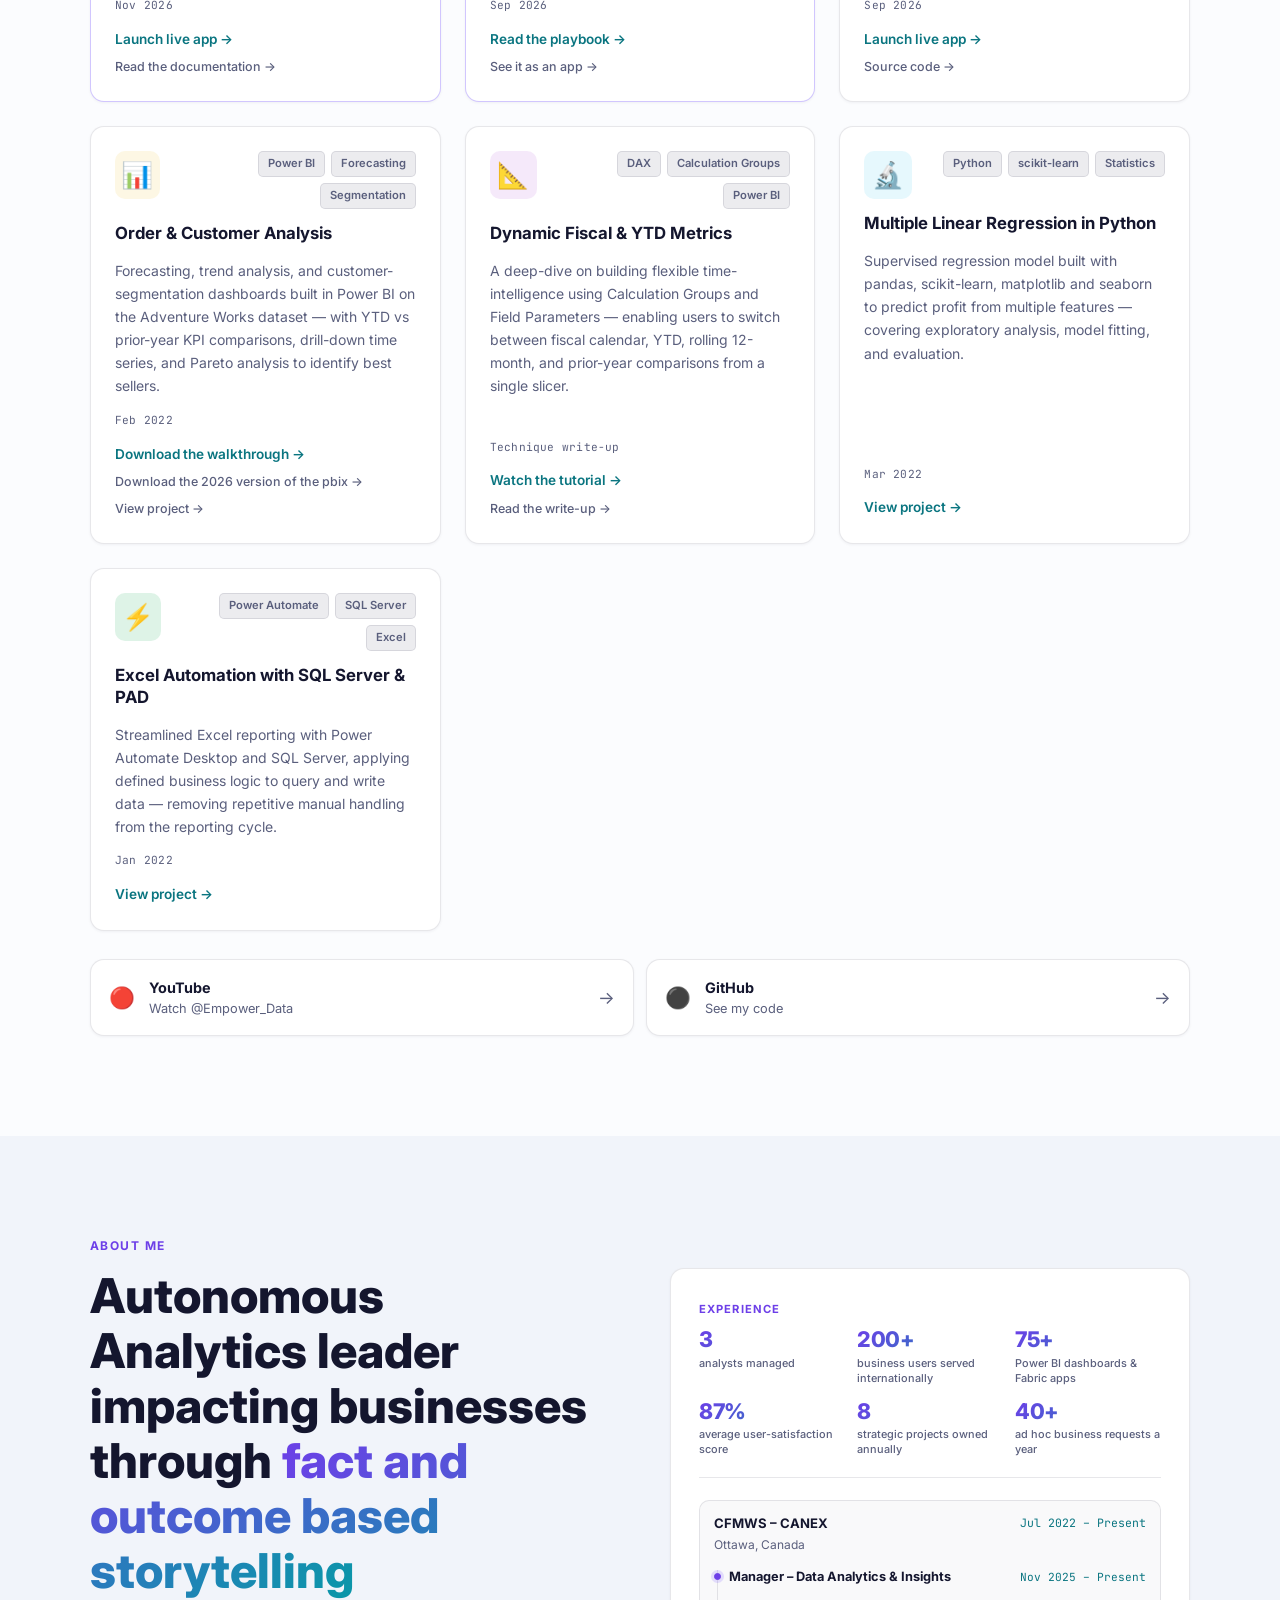
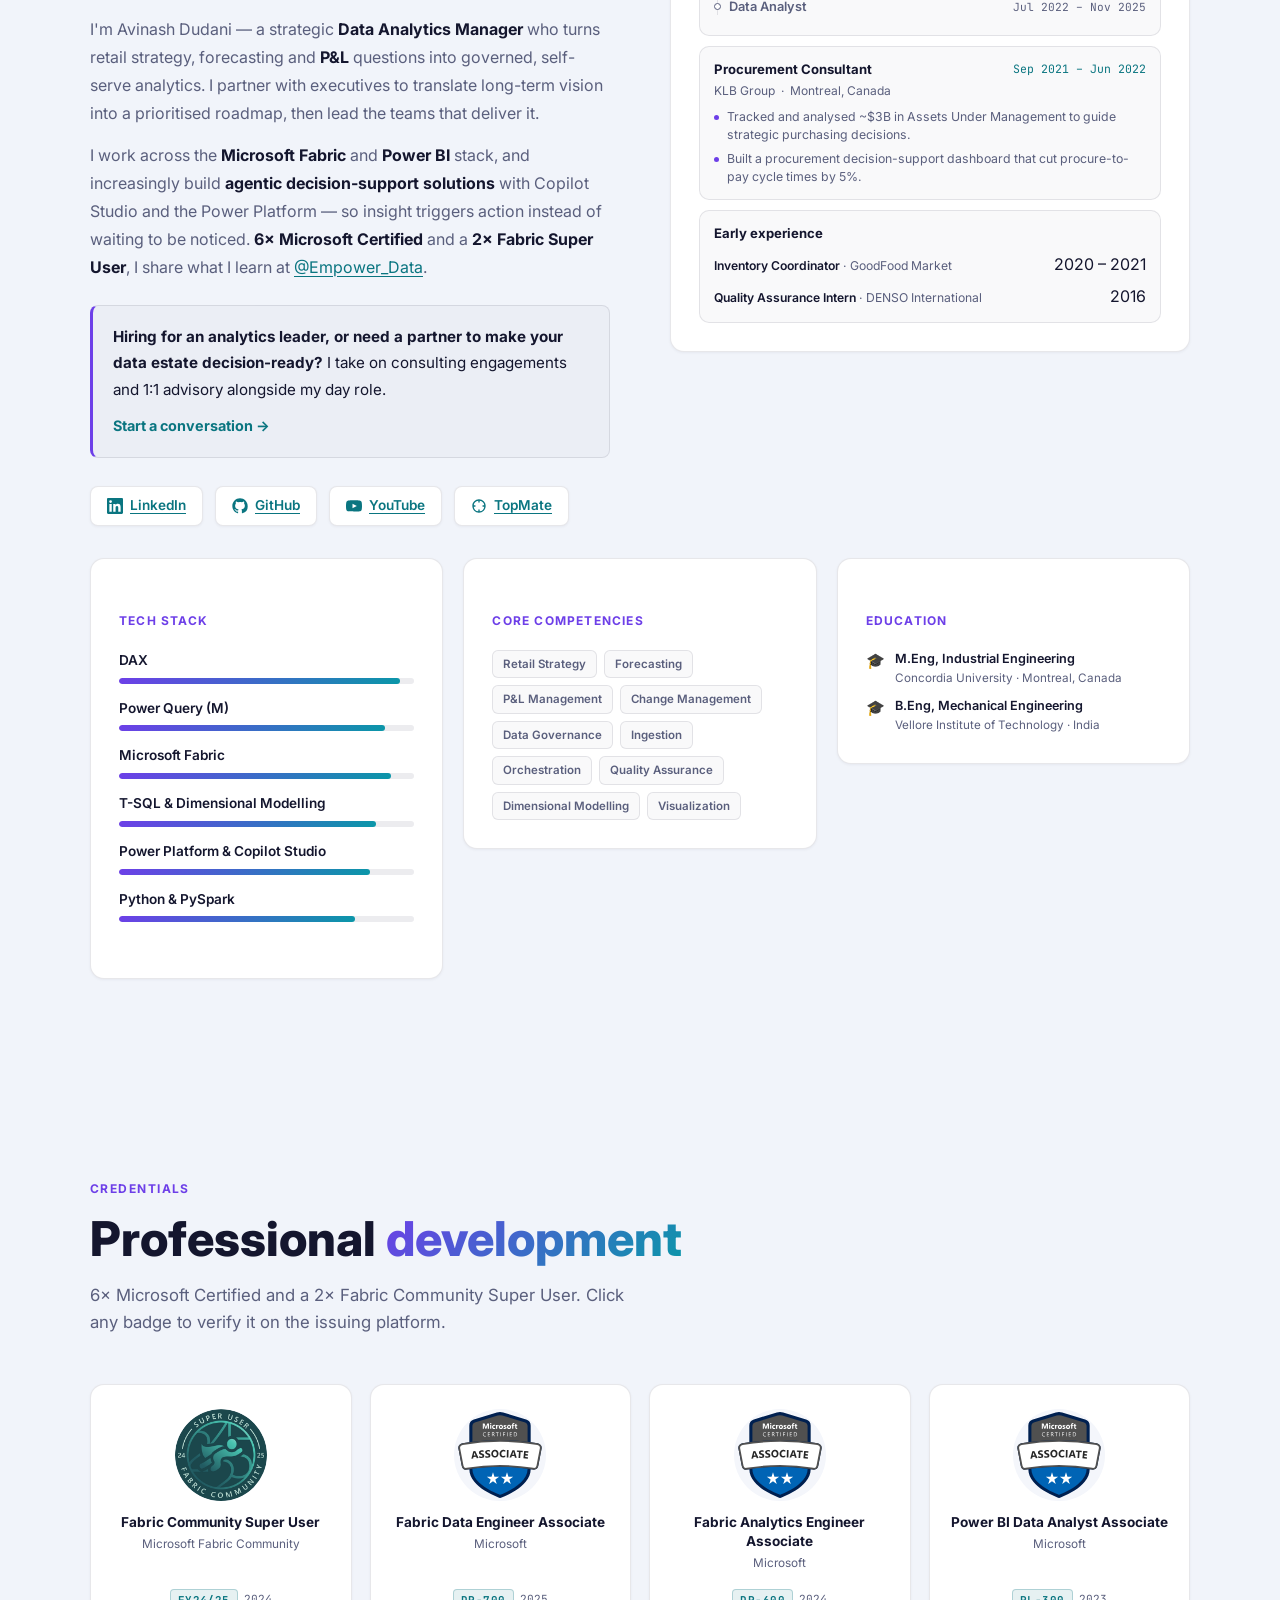
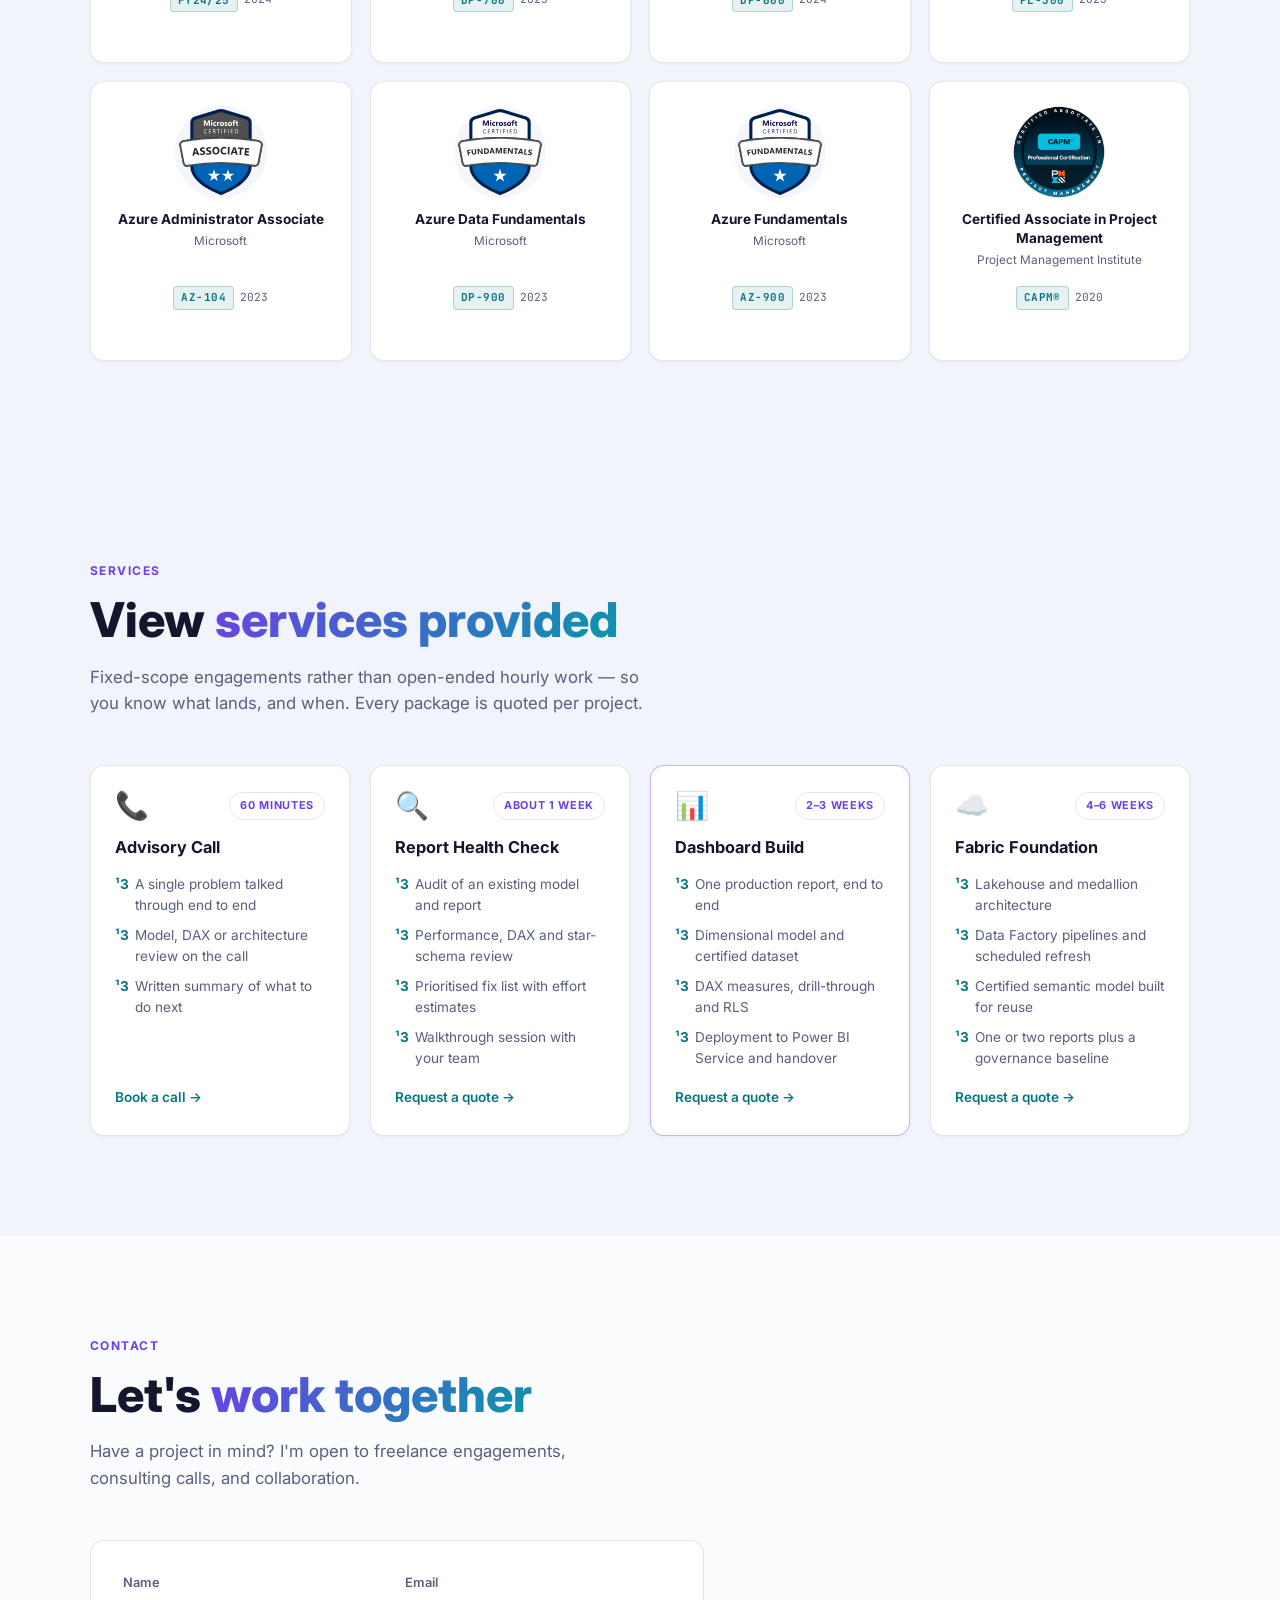
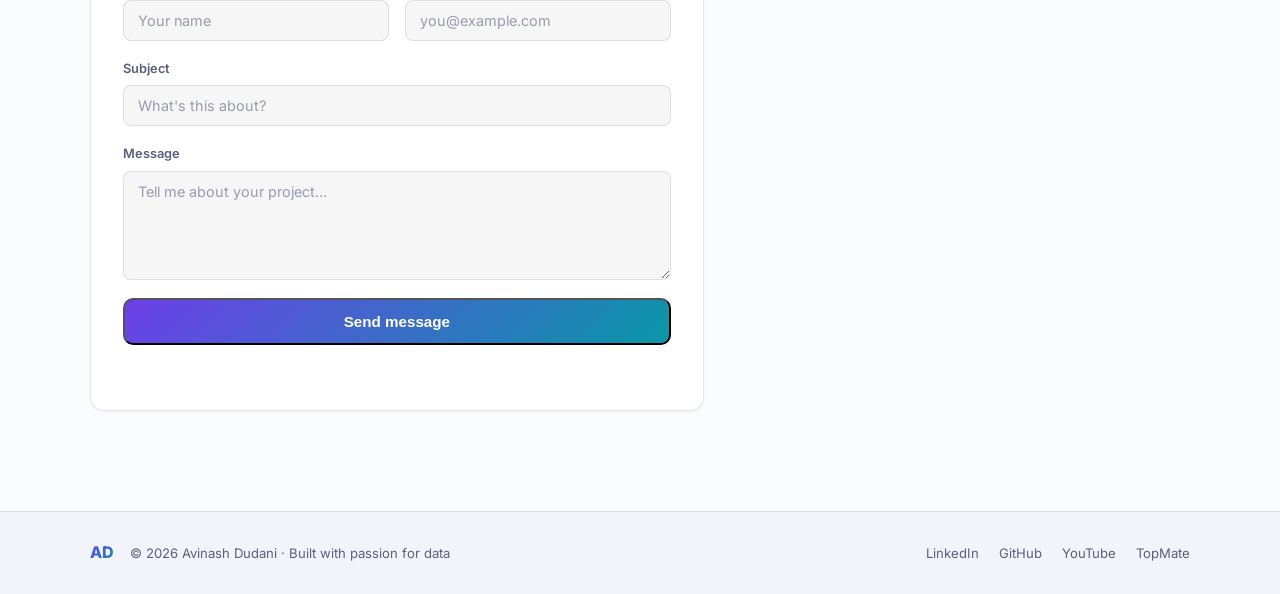
==== commit 12f0e56b: "Keep one retail project: the Retail Inventory Control Tower Replace the Retail Analytics Platform an" ====
--- a/index.html
+++ b/index.html
@@ -131,21 +131,21 @@
 
       <div class="projects-grid">
 
-        <div class="project-card" data-tags="engineering python">
+        <div class="project-card" data-tags="apps engineering python">
           <div class="project-top">
-            <div class="project-icon" style="--c:#F2994A">⛓️</div>
+            <div class="project-icon" style="--c:#7c5cfc">📦</div>
             <div class="project-tags">
-              <span class="tag">dbt</span>
-              <span class="tag">DuckDB</span>
-              <span class="tag">Star Schema</span>
-            </div>
-          </div>
-          <h3 class="project-title">Retail Analytics Platform</h3>
-          <p class="project-desc">A medallion pipeline over 1.07M retail transactions — bronze, silver and gold layers in dbt, a five-table star schema, and 50 data tests in CI. Every cleaning decision is quarantined and auditable rather than silently applied.</p>
-          <div class="project-date">Sep 2026</div>
+              <span class="tag">Postgres</span>
+              <span class="tag">FastAPI</span>
+              <span class="tag">Forecasting</span>
+            </div>
+          </div>
+          <h3 class="project-title">Retail Inventory Control Tower</h3>
+          <p class="project-desc">A full-stack inventory platform over 24 months of simulated multi-site retail: an append-only stock ledger in Postgres, demand forecasts back-tested against a seasonal baseline, statistical reorder points and supplier scorecards, served read-only to a React dashboard. Least-privilege by design, tested end to end, $0 to run.</p>
+          <div class="project-date">Nov 2026</div>
           <div class="project-footer">
-            <a class="project-link" href="https://github.com/avixd/retail-analytics-platform" target="_blank" rel="noopener">View the case study →</a>
-            <a class="project-link secondary" href="https://github.com/avixd/retail-analytics-platform/actions/workflows/dbt.yml" target="_blank" rel="noopener">See the build pipeline →</a>
+            <a class="project-link" href="https://avixd.github.io/retail-inventory-app/" target="_blank" rel="noopener">Launch live app →</a>
+            <a class="project-link secondary" href="https://github.com/avixd/retail-inventory-app/blob/master/docs/README.md" target="_blank" rel="noopener">Read the documentation →</a>
           </div>
         </div>
 
@@ -169,24 +169,6 @@
 
         <div class="project-card" data-tags="apps">
           <div class="project-top">
-            <div class="project-icon" style="--c:#7c5cfc">📦</div>
-            <div class="project-tags">
-              <span class="tag">React</span>
-              <span class="tag">Inventory</span>
-              <span class="tag">Agentic</span>
-            </div>
-          </div>
-          <h3 class="project-title">Retail Inventory Management App</h3>
-          <p class="project-desc">On/off-shelf inventory capacity splits, location capacity heatmaps, re-order triggers, and journal-entry overviews — with purchase-order tracking and agentic order-flow evaluation.</p>
-          <div class="project-date">June 2026</div>
-          <div class="project-footer">
-            <a class="project-link" href="https://avixd.github.io/retail-inventory-app/" target="_blank" rel="noopener">Launch live app →</a>
-            <a class="project-link secondary" href="https://github.com/avixd/retail-inventory-app" target="_blank" rel="noopener">Source code →</a>
-          </div>
-        </div>
-
-        <div class="project-card" data-tags="apps">
-          <div class="project-top">
             <div class="project-icon" style="--c:#2D9CDB">🗂️</div>
             <div class="project-tags">
               <span class="tag">React</span>
@@ -219,23 +201,6 @@
             <a class="project-link" href="https://raw.githubusercontent.com/avixd/avixd/main/assets/powerbifiles/SalesAnalysisWalkthrough.mp4" target="_blank" rel="noopener">Download the walkthrough →</a>
             <a class="project-link secondary" href="https://raw.githubusercontent.com/avixd/dudaniavinash.github.io/main/AdventureWorks_SalesAnalysis_v1.pbix" target="_blank" rel="noopener">Download the 2026 version of the pbix →</a>
             <a class="project-link secondary" href="https://github.com/avixd/avixd/blob/master/Sales-Analysis-Project.md" target="_blank" rel="noopener">View project →</a>
-          </div>
-        </div>
-
-        <div class="project-card" data-tags="powerbi">
-          <div class="project-top">
-            <div class="project-icon" style="--c:#F2C94C">🔎</div>
-            <div class="project-tags">
-              <span class="tag">DAX</span>
-              <span class="tag">Model Documentation</span>
-              <span class="tag">Power BI</span>
-            </div>
-          </div>
-          <h3 class="project-title">DAX INFO Functions</h3>
-          <p class="project-desc">Short videos and notes on using the INFO.VIEW functions to audit and self-document Power BI semantic models: ready-to-run audit queries, plus where each function helps or hurts documentation practice.</p>
-          <div class="project-date">Technique write-up</div>
-          <div class="project-footer">
-            <a class="project-link" href="dax-info-functions/">Open the reference →</a>
           </div>
         </div>
 
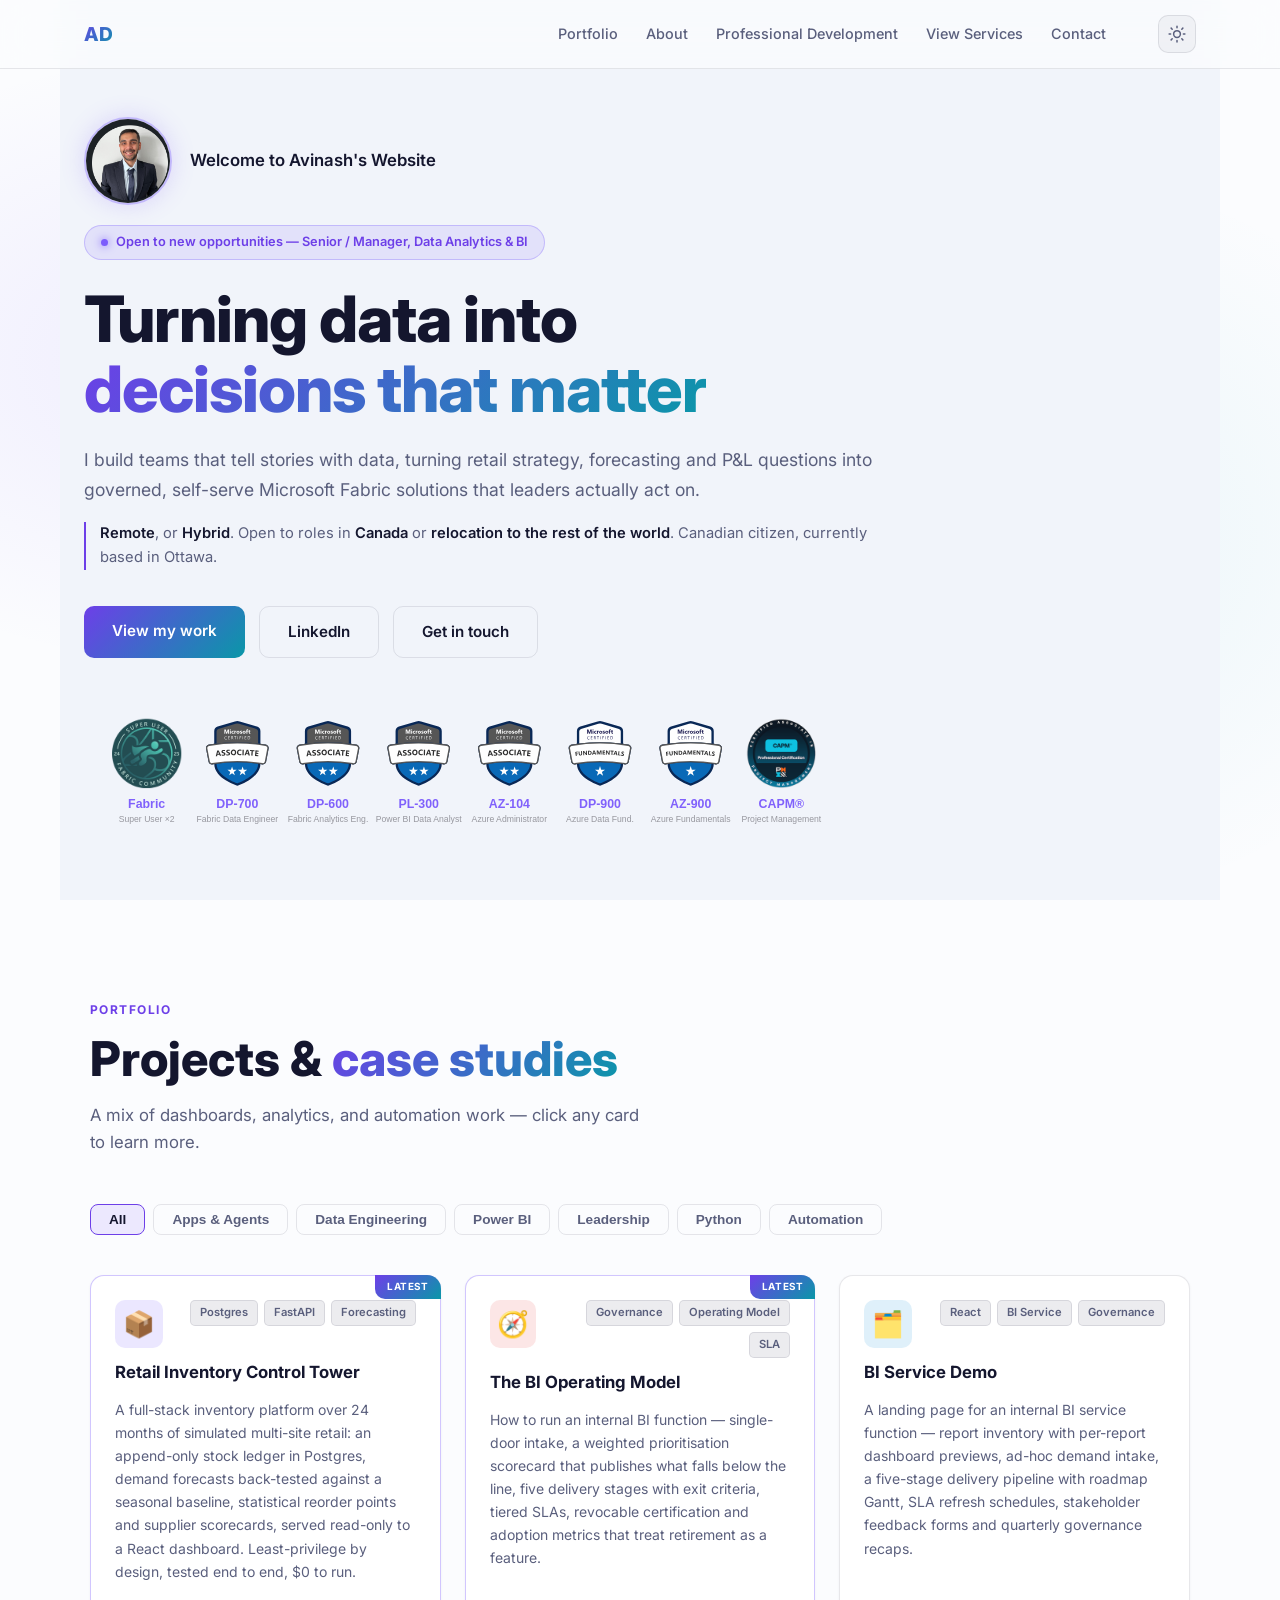
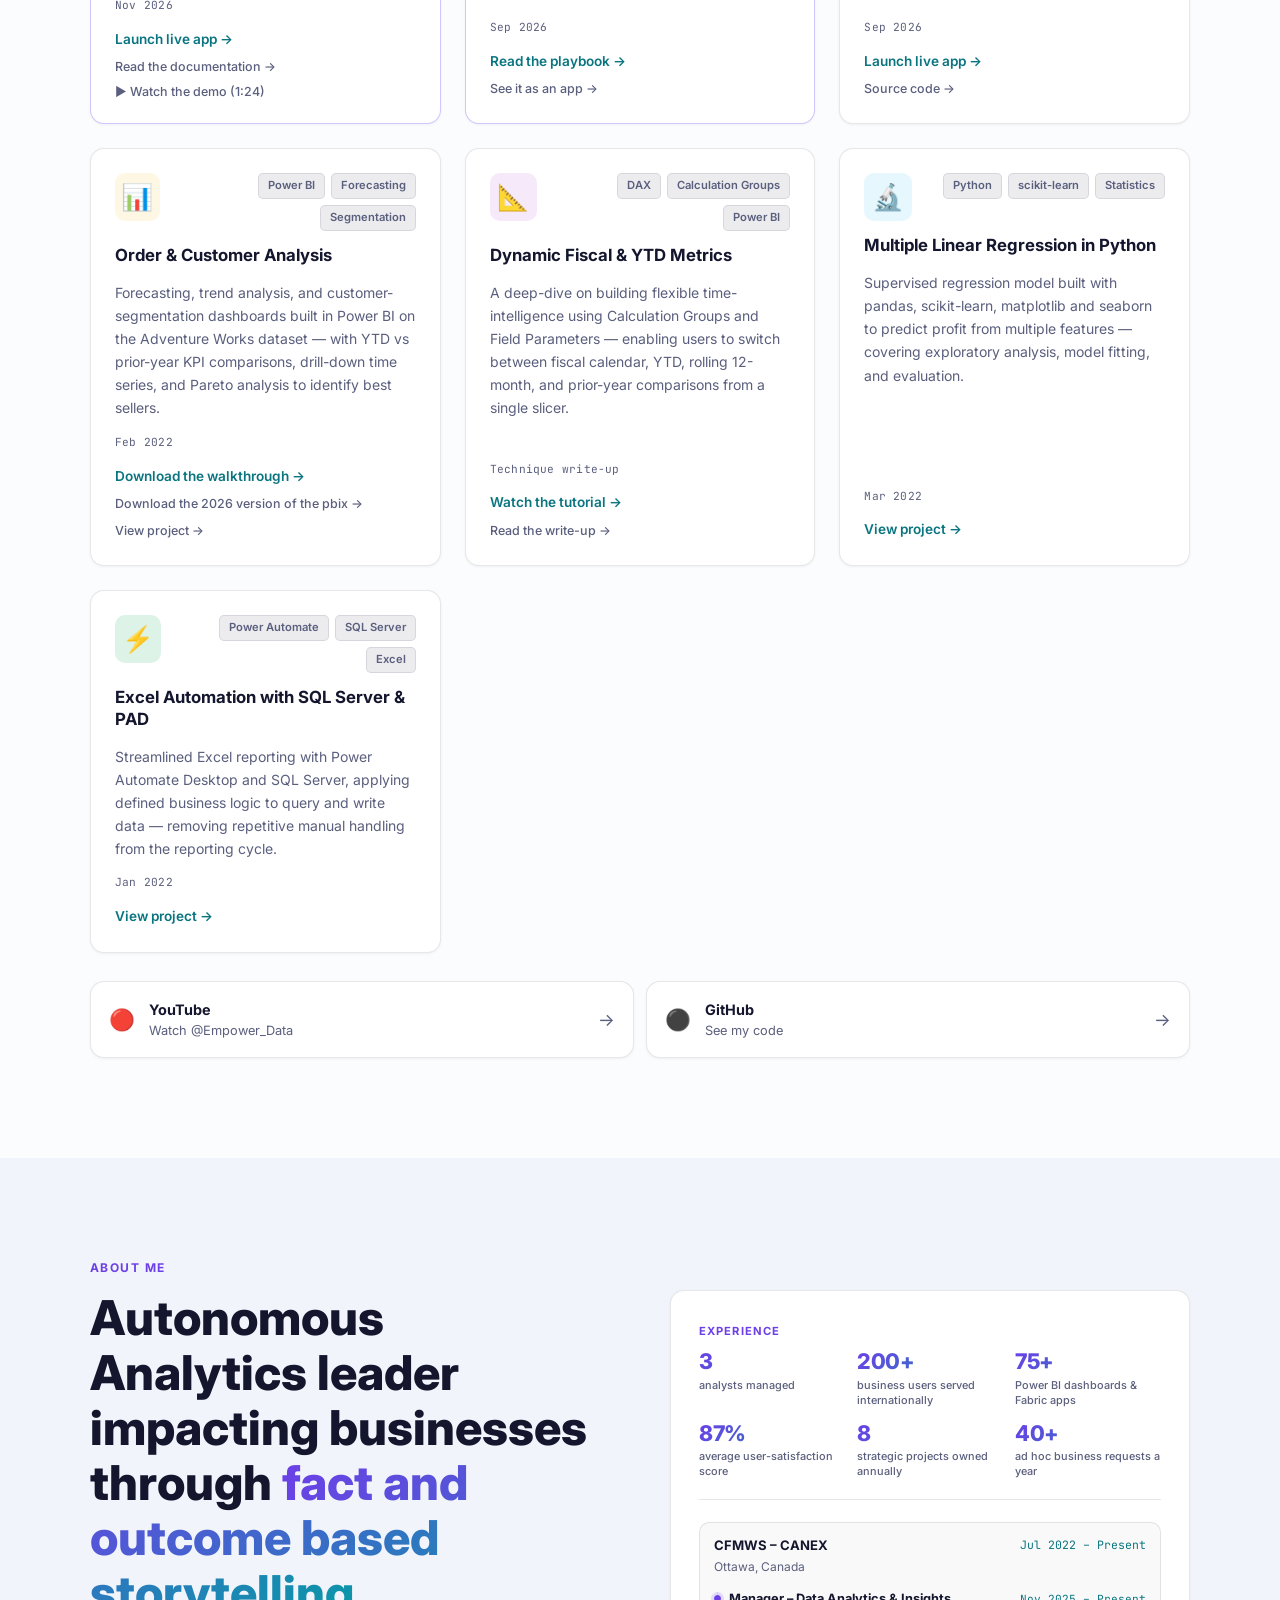
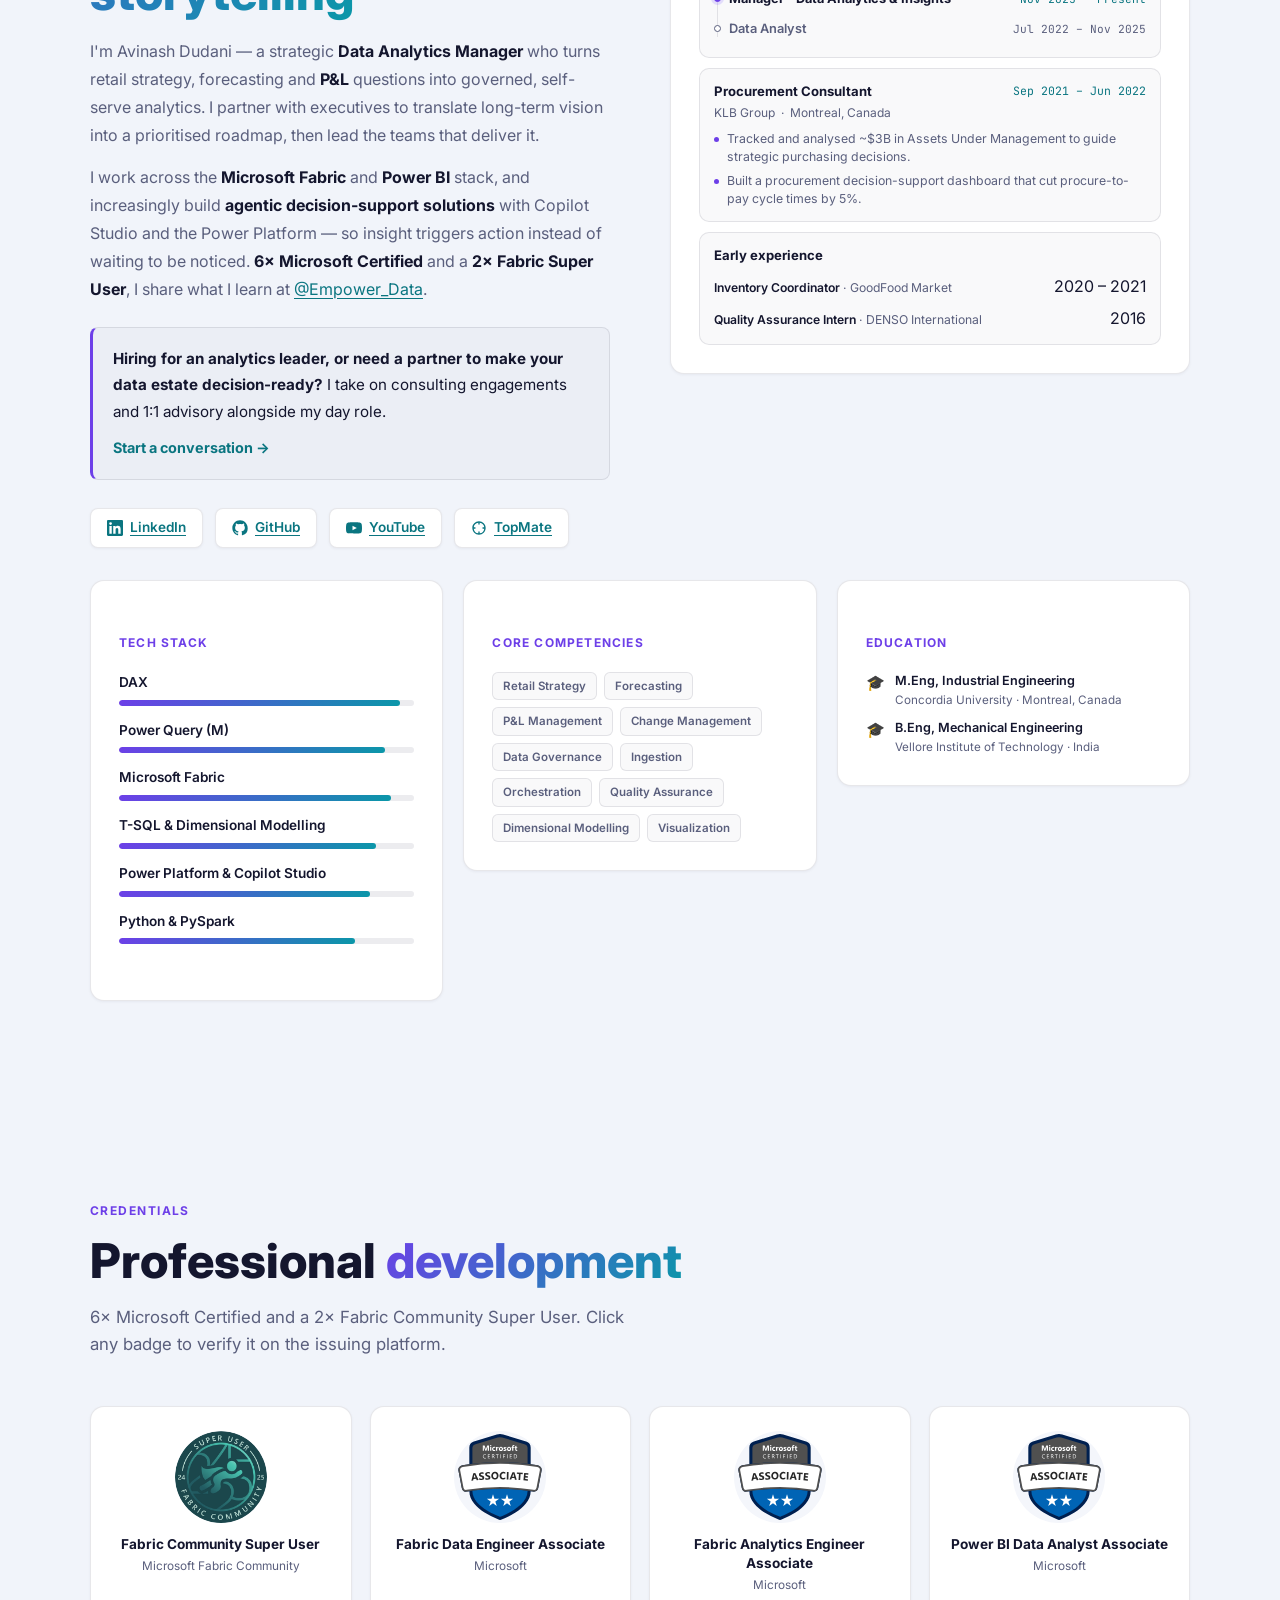
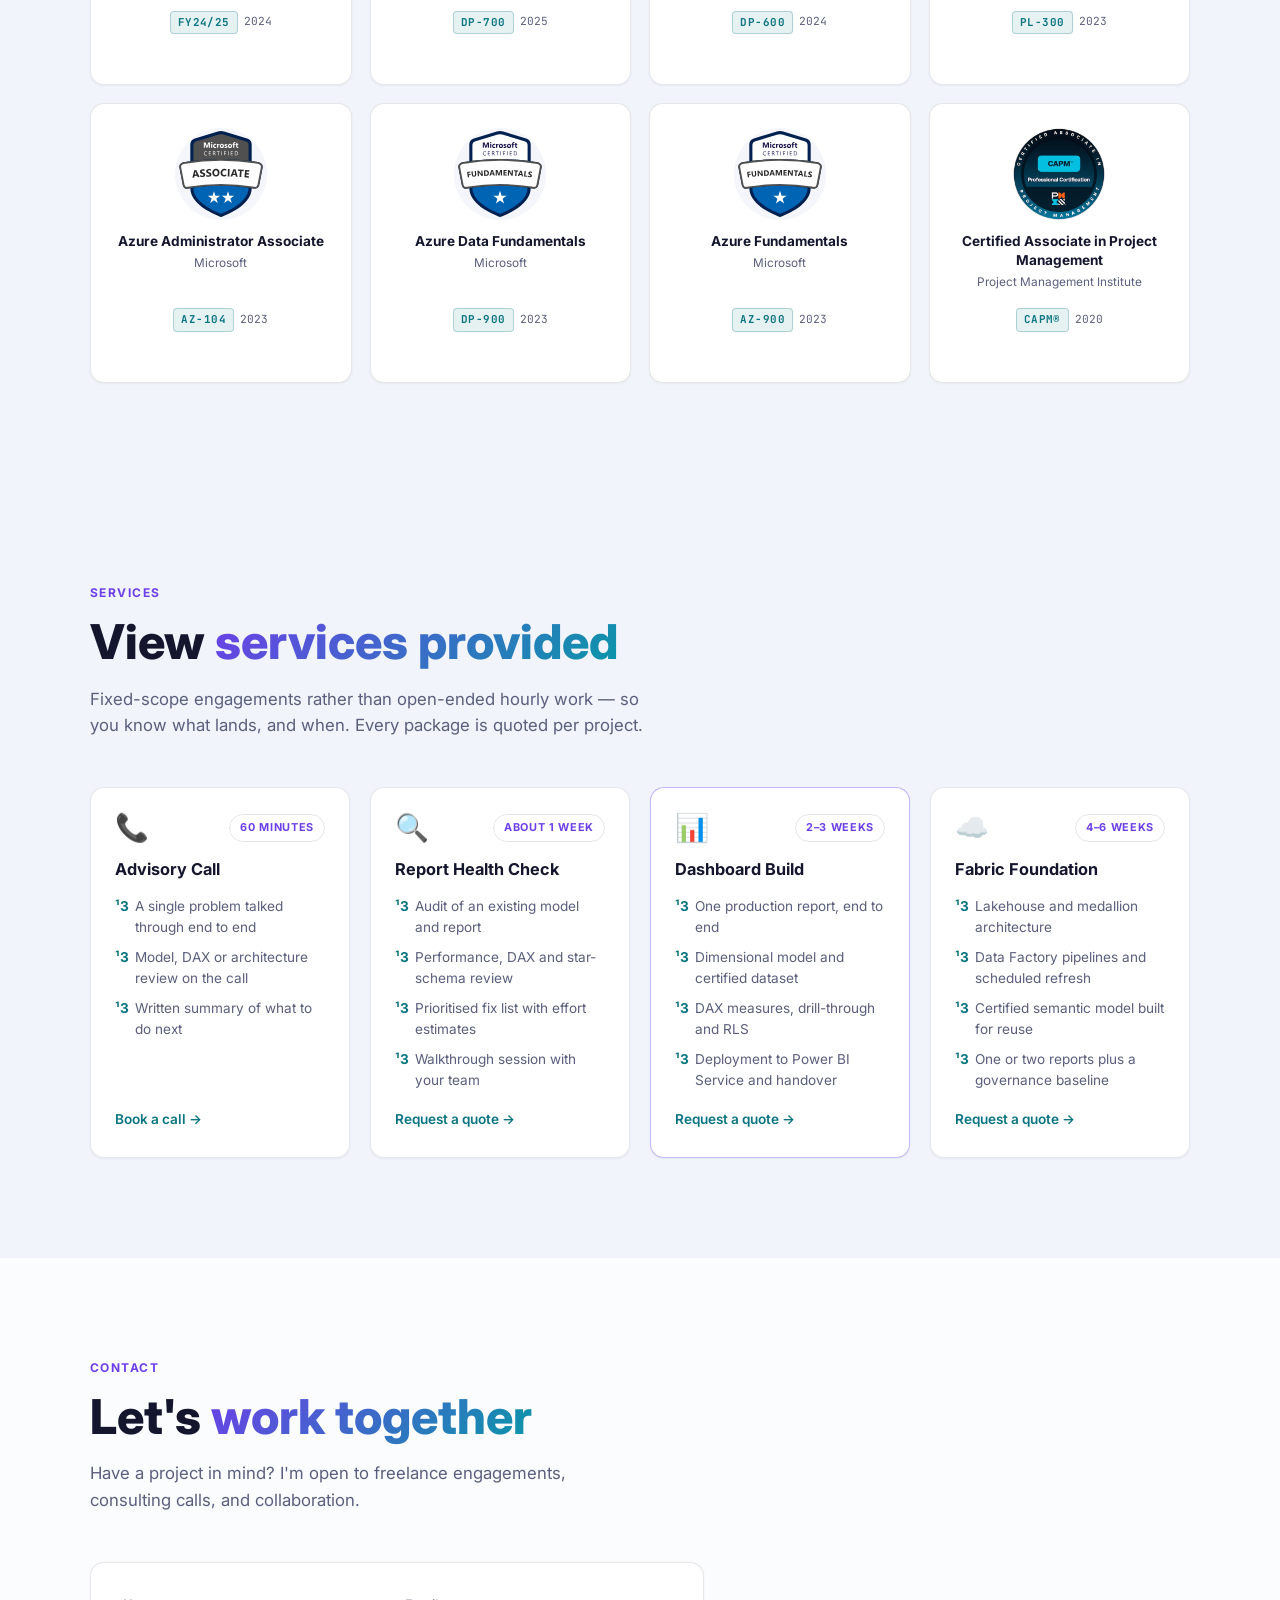
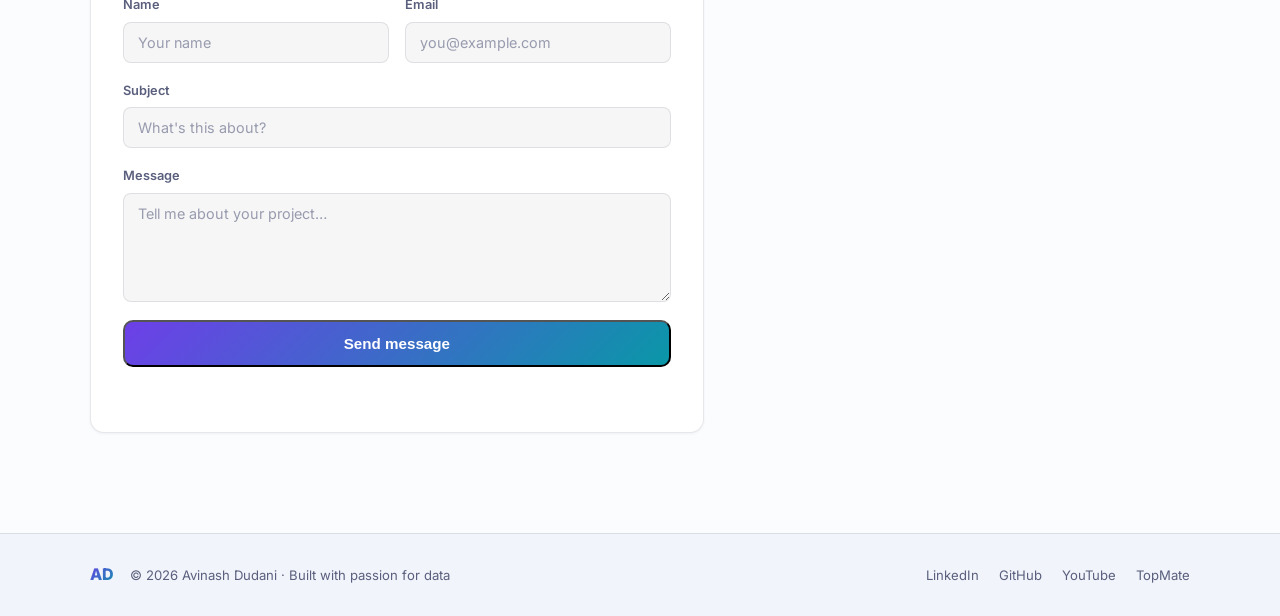
==== commit 305dd75a: "Add an embedded demo video to the Retail Inventory Control Tower card A 1:24 walkthrough (5 MB, MP4)" ====
--- a/index.html
+++ b/index.html
@@ -146,6 +146,7 @@
           <div class="project-footer">
             <a class="project-link" href="https://avixd.github.io/retail-inventory-app/" target="_blank" rel="noopener">Launch live app →</a>
             <a class="project-link secondary" href="https://github.com/avixd/retail-inventory-app/blob/master/docs/README.md" target="_blank" rel="noopener">Read the documentation →</a>
+            <button type="button" class="project-link secondary video-link" data-video="assets/video/retail-inventory-demo.mp4" data-poster="assets/video/retail-inventory-demo-poster.jpg" data-title="Retail Inventory Control Tower: demo (1:24)">▶ Watch the demo (1:24)</button>
           </div>
         </div>
 
@@ -698,6 +699,16 @@
     </div>
   </footer>
 
+  <!-- Demo video player: one shared dialog, opened by any .video-link button.
+       The file only loads when a visitor presses play. -->
+  <dialog id="video-dialog" class="video-dialog" aria-labelledby="video-dialog-title">
+    <div class="video-dialog__head">
+      <h3 id="video-dialog-title" class="video-dialog__title"></h3>
+      <button type="button" class="video-dialog__close" aria-label="Close video">✕</button>
+    </div>
+    <video class="video-dialog__player" controls playsinline preload="none"></video>
+  </dialog>
+
   <script src="app.js"></script>
 </body>
 </html>
--- a/style.css
+++ b/style.css
@@ -827,92 +827,30 @@
   .badge-dot { transition: none; animation: none; }
 }
 
-/* ── DAX INFO functions page ── */
-.info-intro { padding-top: calc(var(--nav-h) + 56px); padding-bottom: 56px; }
-.info-back {
-  display: inline-block; margin-bottom: 28px;
-  font-size: .85rem; color: var(--muted); transition: color .2s;
-}
-.info-back:hover { color: var(--text); }
-.info-intro .section-sub { max-width: 680px; margin-bottom: 28px; }
-.info-page code {
-  font-family: 'JetBrains Mono', monospace; font-size: .9em;
-}
-.info-intro .section-sub code {
-  background: var(--track); border-radius: 5px; padding: 1px 6px;
-}
-
-.info-index { display: flex; flex-wrap: wrap; gap: 10px; }
-.info-chip {
-  border: 1px solid var(--border); background: var(--bg3);
-  border-radius: 999px; padding: 6px 14px;
-  font-size: .82rem; color: var(--text);
-  transition: border-color .2s, transform .2s;
-}
-.info-chip:hover { border-color: var(--accent); transform: translateY(-2px); }
-
-.info-fn { scroll-margin-top: var(--nav-h); }
-.info-fn-title { font-size: clamp(1.5rem, 4vw, 2.2rem); font-weight: 800; line-height: 1.2; margin-bottom: 12px; overflow-wrap: anywhere; }
-.info-fn-title code { font-size: 1em; }
-.info-fn-summary { color: var(--muted); font-size: 1.05rem; max-width: 680px; margin-bottom: 40px; }
-
-.info-fn-grid {
-  display: grid; grid-template-columns: 320px minmax(0, 1fr);
-  gap: 48px; align-items: start;
-}
-.info-media { position: sticky; top: calc(var(--nav-h) + 24px); }
-.info-video {
-  display: block; width: 100%; aspect-ratio: 9 / 16;
-  background: #000; border-radius: var(--radius);
-  border: 1px solid var(--border); box-shadow: var(--shadow);
-}
-.info-transcript { margin-top: 14px; font-size: .85rem; color: var(--muted); }
-.info-transcript summary { cursor: pointer; color: var(--text); font-weight: 600; }
-.info-transcript p { margin-top: 8px; line-height: 1.65; }
-
-/* Rendered markdown notes */
-.prose { font-size: .98rem; line-height: 1.75; }
-.prose > :first-child { margin-top: 0; }
-.prose p, .prose ul, .prose ol, .prose table, .prose div.highlighter-rouge, .prose pre { margin: 0 0 18px; }
-.prose h3 {
-  font-size: 1.2rem; font-weight: 700; line-height: 1.3;
-  margin: 40px 0 14px; padding-top: 20px; border-top: 1px solid var(--border);
-}
-.prose ul, .prose ol { padding-left: 22px; }
-.prose li { margin-bottom: 8px; }
-.prose a { color: var(--accent-soft); text-decoration: underline; text-underline-offset: 3px; }
-.prose strong { color: var(--text); }
-.prose :not(pre) > code {
-  background: var(--track); border-radius: 5px; padding: 1px 6px;
-  overflow-wrap: anywhere;
-}
-.prose pre {
-  background: var(--bg3); border: 1px solid var(--border);
-  border-left: 3px solid var(--accent);
-  border-radius: var(--radius-sm); padding: 16px 18px;
-  overflow-x: auto; font-size: .85rem; line-height: 1.6;
-}
-.prose pre code { background: none; padding: 0; }
-.prose div.highlighter-rouge pre { margin: 0; }
-.prose table {
-  display: block; overflow-x: auto; border-collapse: collapse;
-  font-size: .88rem; width: 100%;
-}
-.prose th, .prose td {
-  text-align: left; vertical-align: top;
-  padding: 9px 14px; border-bottom: 1px solid var(--border);
-}
-.prose th { color: var(--muted); font-weight: 600; font-size: .78rem; text-transform: uppercase; letter-spacing: .06em; }
-.prose td:first-child { white-space: nowrap; }
-
-@media (max-width: 900px) {
-  .info-fn-grid { grid-template-columns: minmax(0, 1fr); gap: 32px; }
-  .info-media { position: static; max-width: 300px; margin: 0 auto; width: 100%; }
-}
-
 /* ── Scroll animations ── */
 .fade-up {
   opacity: 0; transform: translateY(28px);
   transition: opacity .6s ease, transform .6s ease;
 }
 .fade-up.visible { opacity: 1; transform: translateY(0); }
+
+/* ── Demo video dialog ── */
+.video-link {
+  background: none; border: none; padding: 0; cursor: pointer; font-family: inherit; text-align: left;
+}
+.video-dialog {
+  margin: auto; /* the global reset zeroes margins, which native dialogs use to centre */
+  width: min(1100px, 94vw); max-height: 92vh; padding: 0; border: 1px solid var(--border); border-radius: 14px;
+  background: var(--bg2); color: var(--text); box-shadow: 0 30px 80px rgba(0,0,0,.55);
+}
+.video-dialog::backdrop { background: rgba(5,5,10,.78); backdrop-filter: blur(3px); }
+.video-dialog__head {
+  display: flex; align-items: center; justify-content: space-between; gap: 12px; padding: 12px 16px;
+}
+.video-dialog__title { margin: 0; font-size: .95rem; font-weight: 600; }
+.video-dialog__close {
+  background: none; border: 1px solid var(--border); color: var(--text); border-radius: 8px;
+  width: 34px; height: 34px; cursor: pointer; font-size: 1rem;
+}
+.video-dialog__close:hover, .video-dialog__close:focus-visible { border-color: var(--accent2); color: var(--accent2); }
+.video-dialog__player { display: block; width: 100%; aspect-ratio: 16 / 9; background: #000; border-radius: 0 0 14px 14px; }
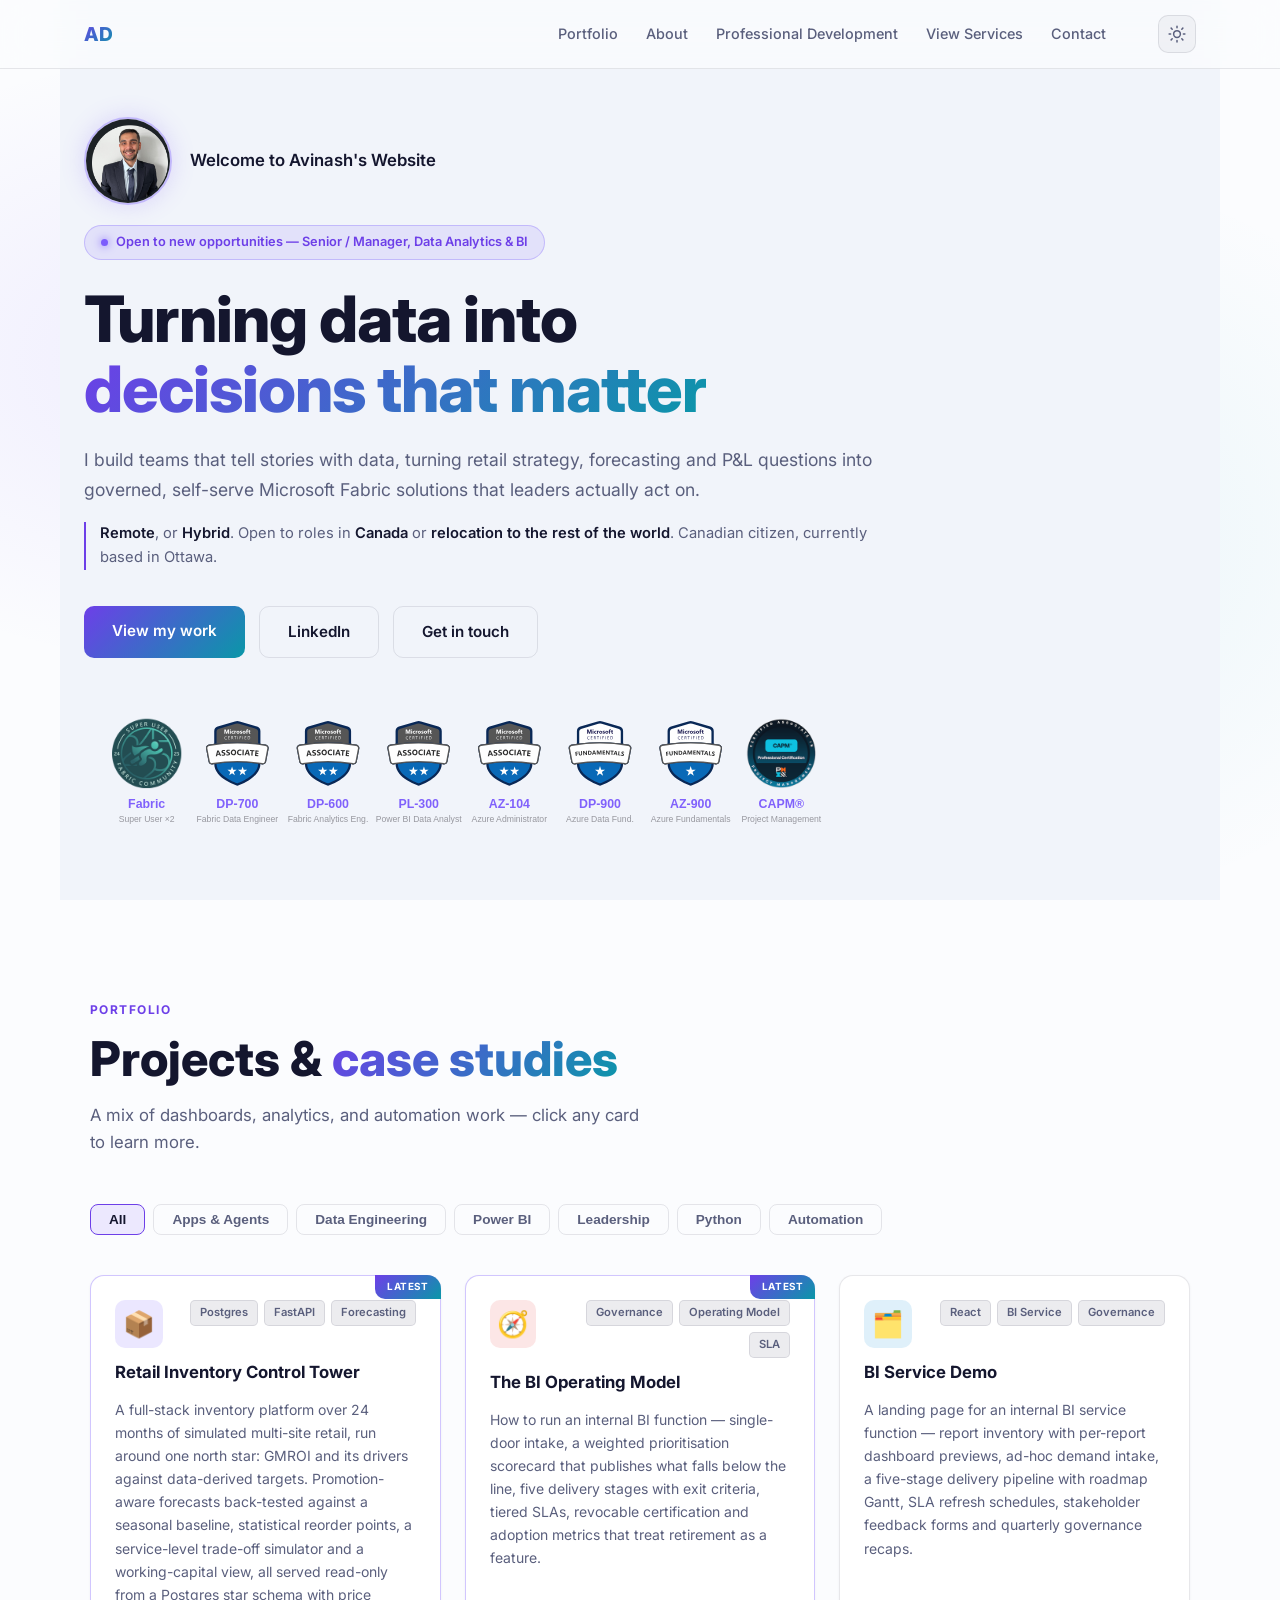
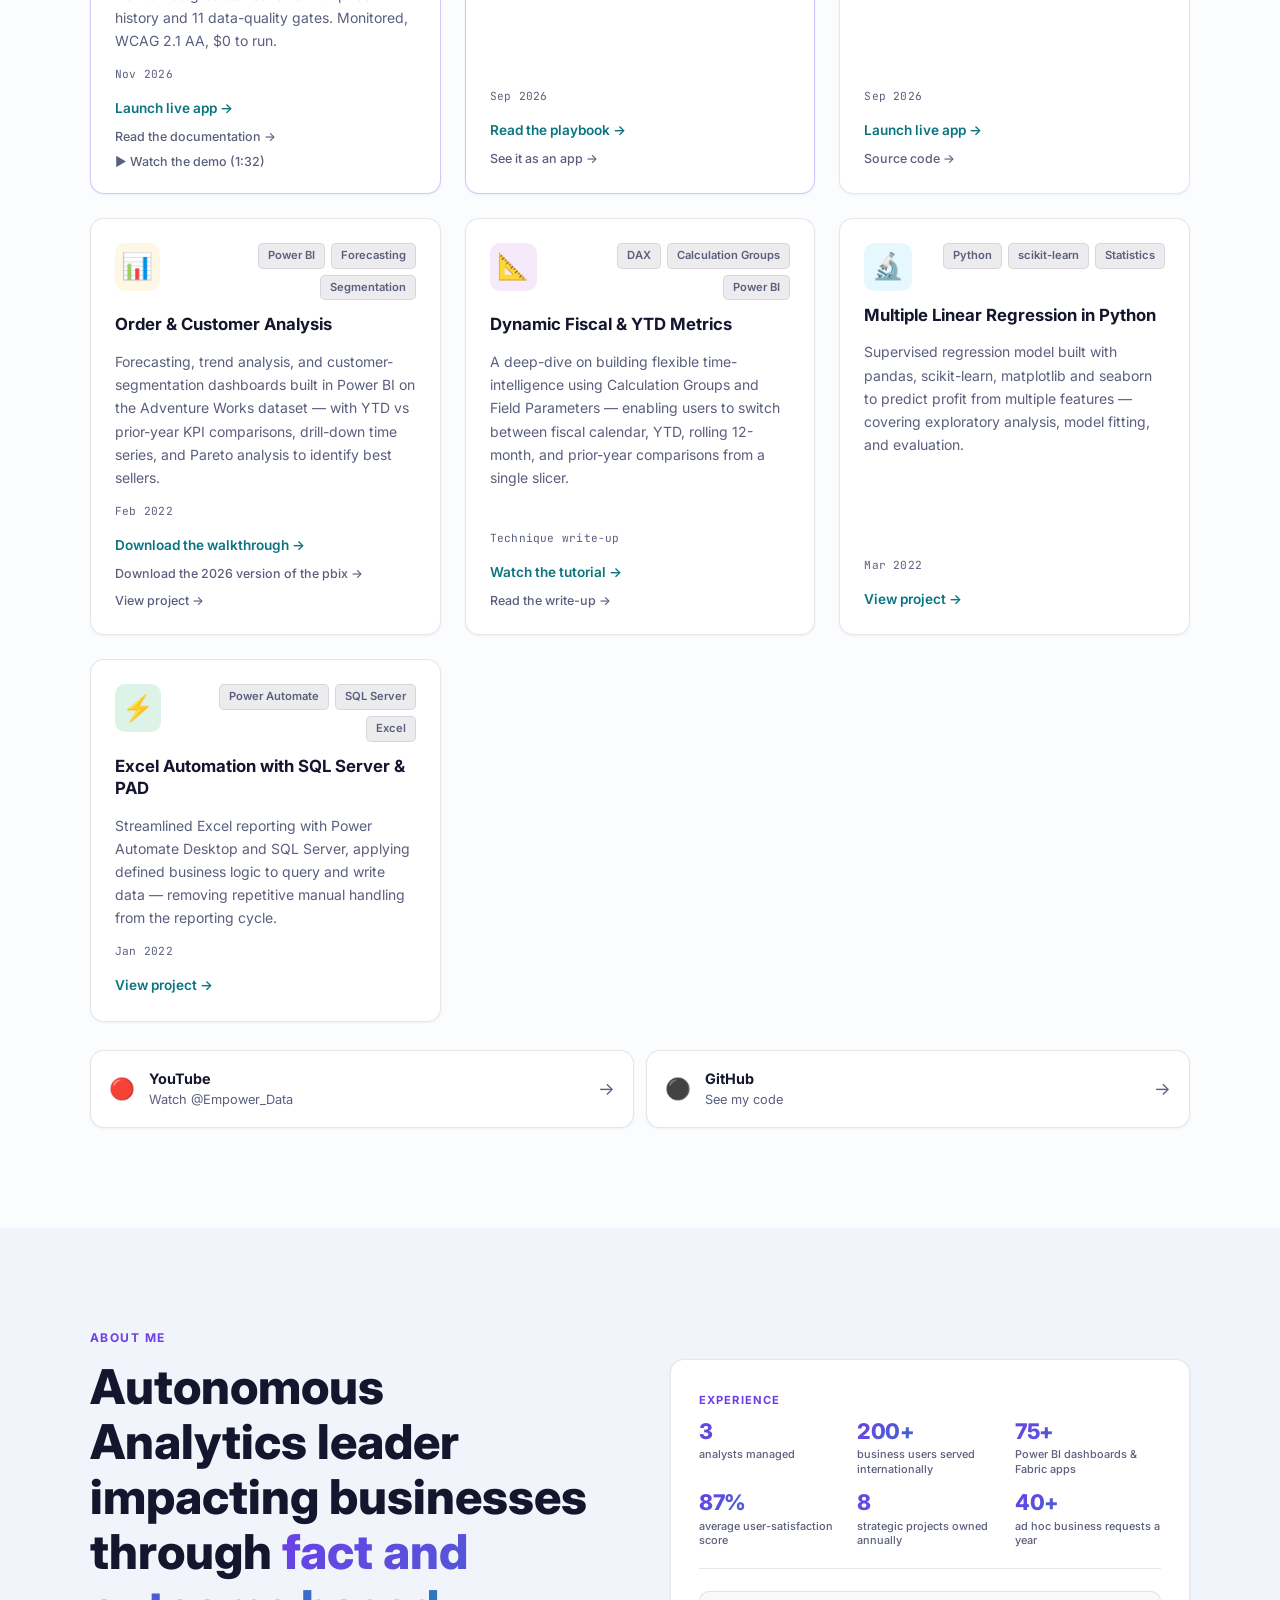
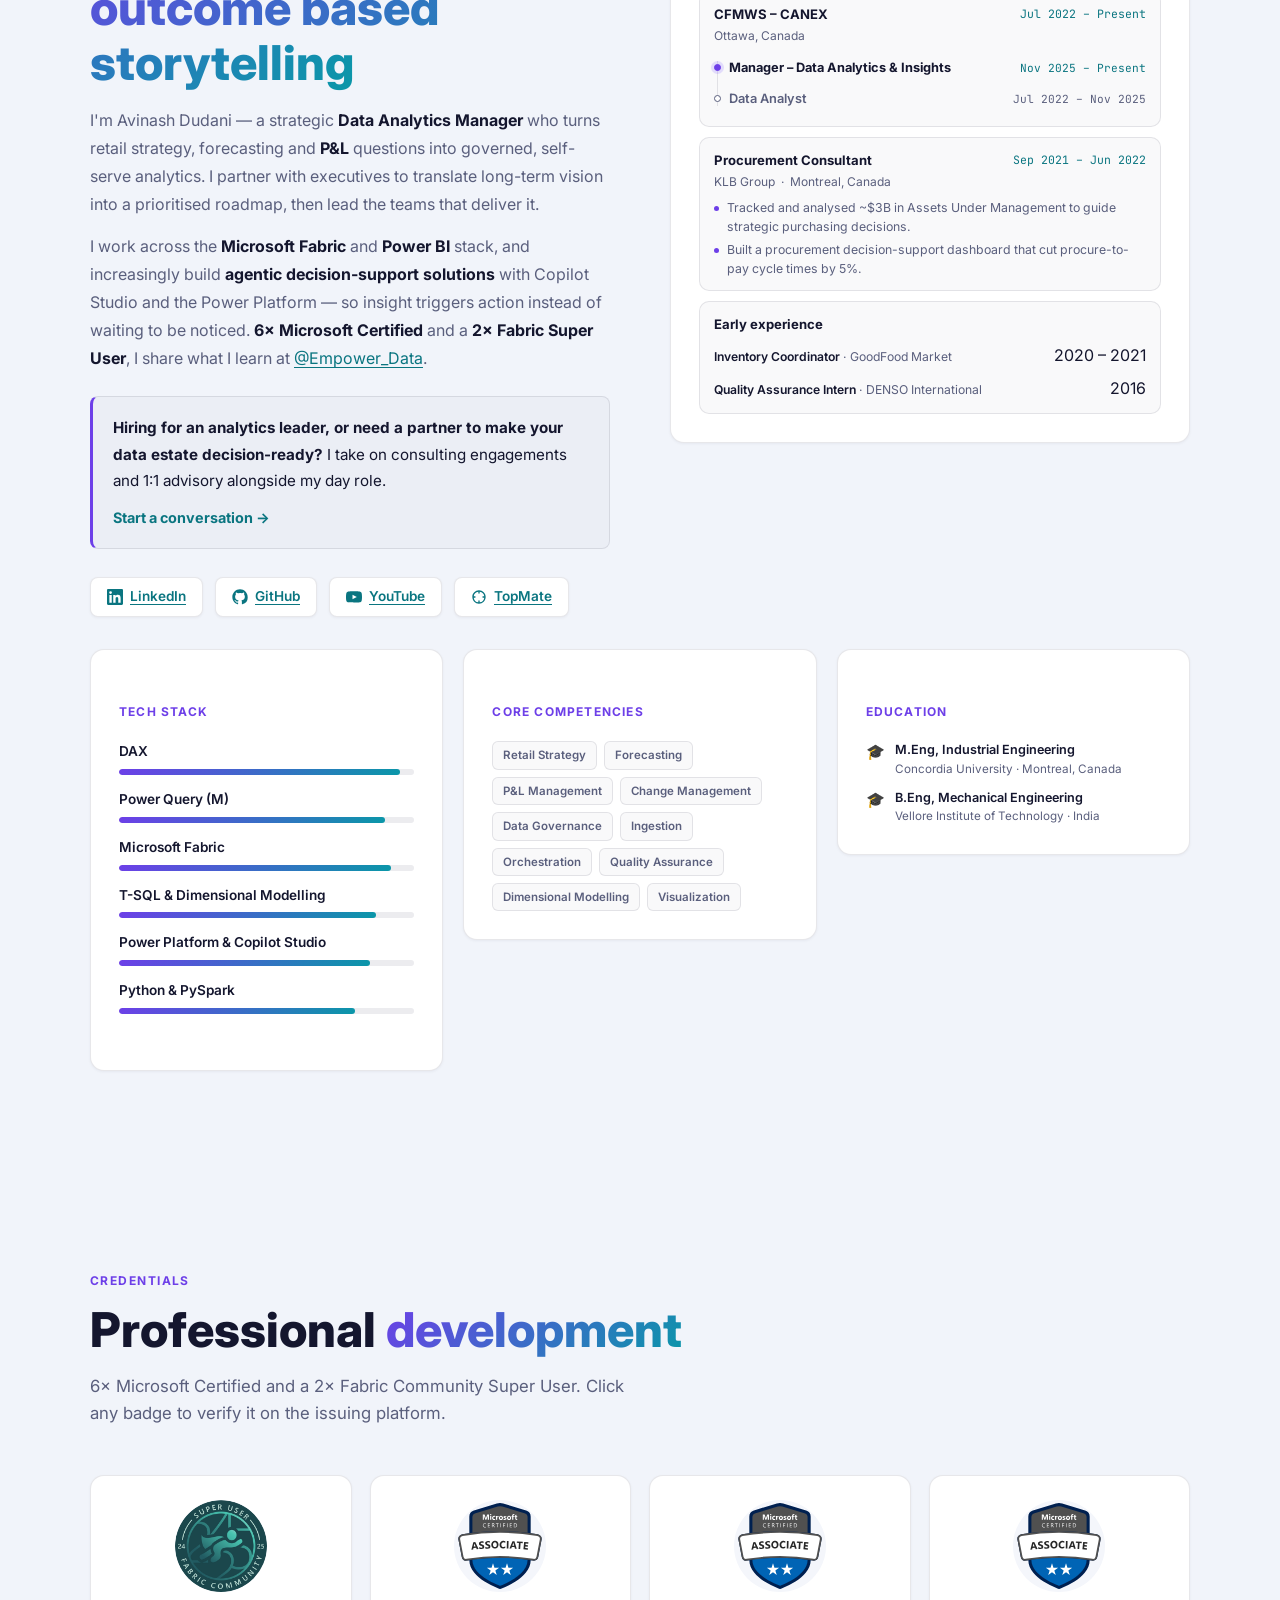
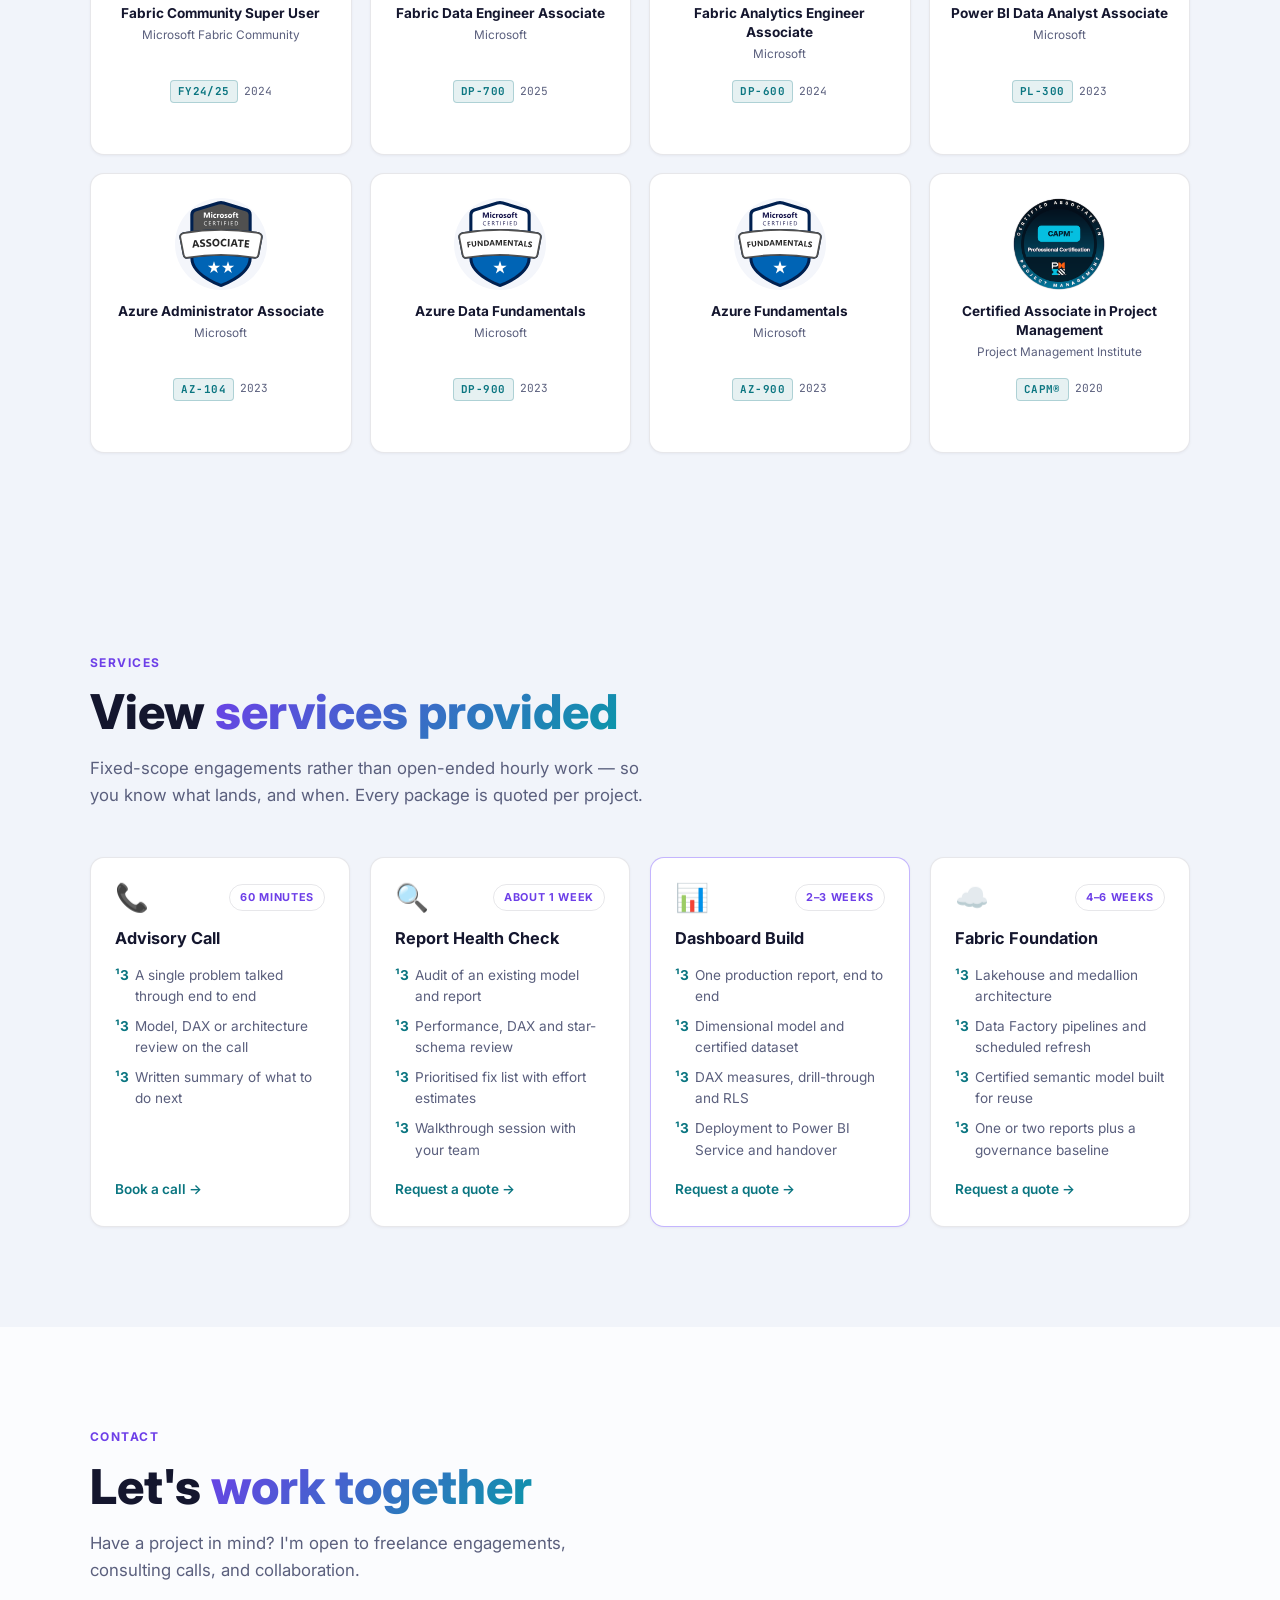
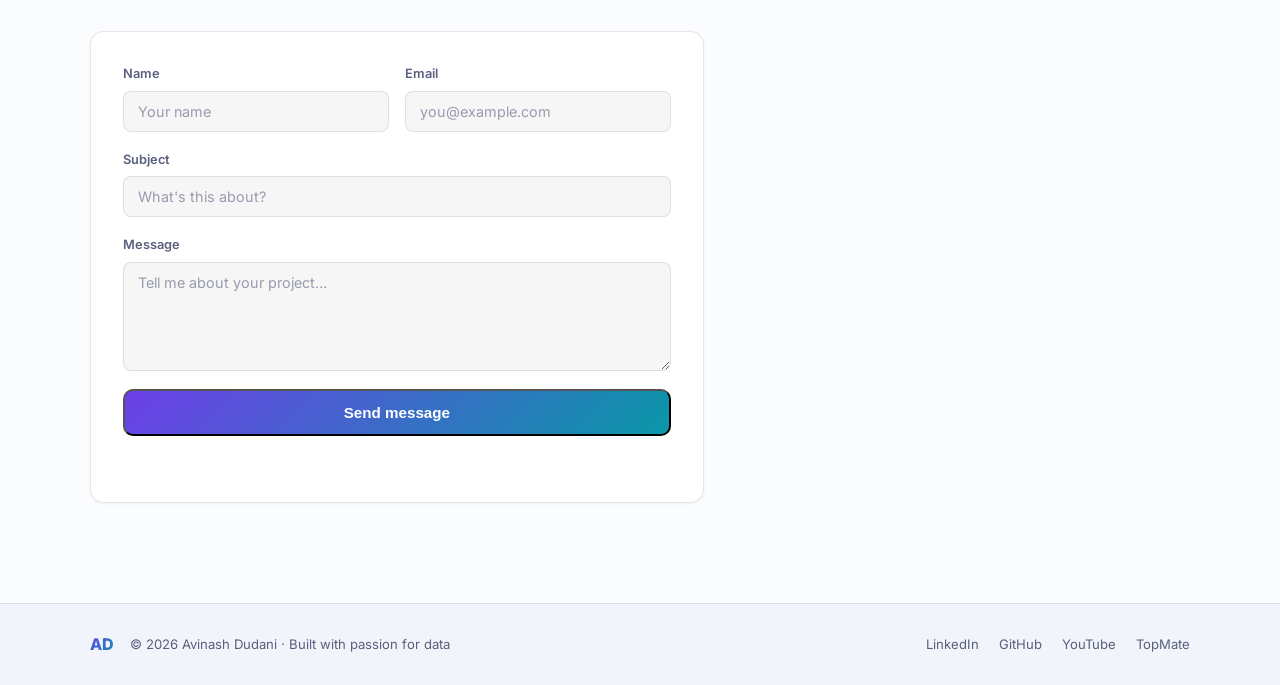
==== commit 49c29031: "Refresh the Retail Inventory Control Tower demo and card copy New 1:32 demo recorded from the produc" ====
--- a/index.html
+++ b/index.html
@@ -141,12 +141,12 @@
             </div>
           </div>
           <h3 class="project-title">Retail Inventory Control Tower</h3>
-          <p class="project-desc">A full-stack inventory platform over 24 months of simulated multi-site retail: an append-only stock ledger in Postgres, demand forecasts back-tested against a seasonal baseline, statistical reorder points and supplier scorecards, served read-only to a React dashboard. Least-privilege by design, tested end to end, $0 to run.</p>
+          <p class="project-desc">A full-stack inventory platform over 24 months of simulated multi-site retail, run around one north star: GMROI and its drivers against data-derived targets. Promotion-aware forecasts back-tested against a seasonal baseline, statistical reorder points, a service-level trade-off simulator and a working-capital view, all served read-only from a Postgres star schema with price history and 11 data-quality gates. Monitored, WCAG 2.1 AA, $0 to run.</p>
           <div class="project-date">Nov 2026</div>
           <div class="project-footer">
             <a class="project-link" href="https://avixd.github.io/retail-inventory-app/" target="_blank" rel="noopener">Launch live app →</a>
             <a class="project-link secondary" href="https://github.com/avixd/retail-inventory-app/blob/master/docs/README.md" target="_blank" rel="noopener">Read the documentation →</a>
-            <button type="button" class="project-link secondary video-link" data-video="assets/video/retail-inventory-demo.mp4" data-poster="assets/video/retail-inventory-demo-poster.jpg" data-title="Retail Inventory Control Tower: demo (1:24)">▶ Watch the demo (1:24)</button>
+            <button type="button" class="project-link secondary video-link" data-video="assets/video/retail-inventory-demo.mp4" data-poster="assets/video/retail-inventory-demo-poster.jpg" data-title="Retail Inventory Control Tower: demo (1:32)">▶ Watch the demo (1:32)</button>
           </div>
         </div>
 
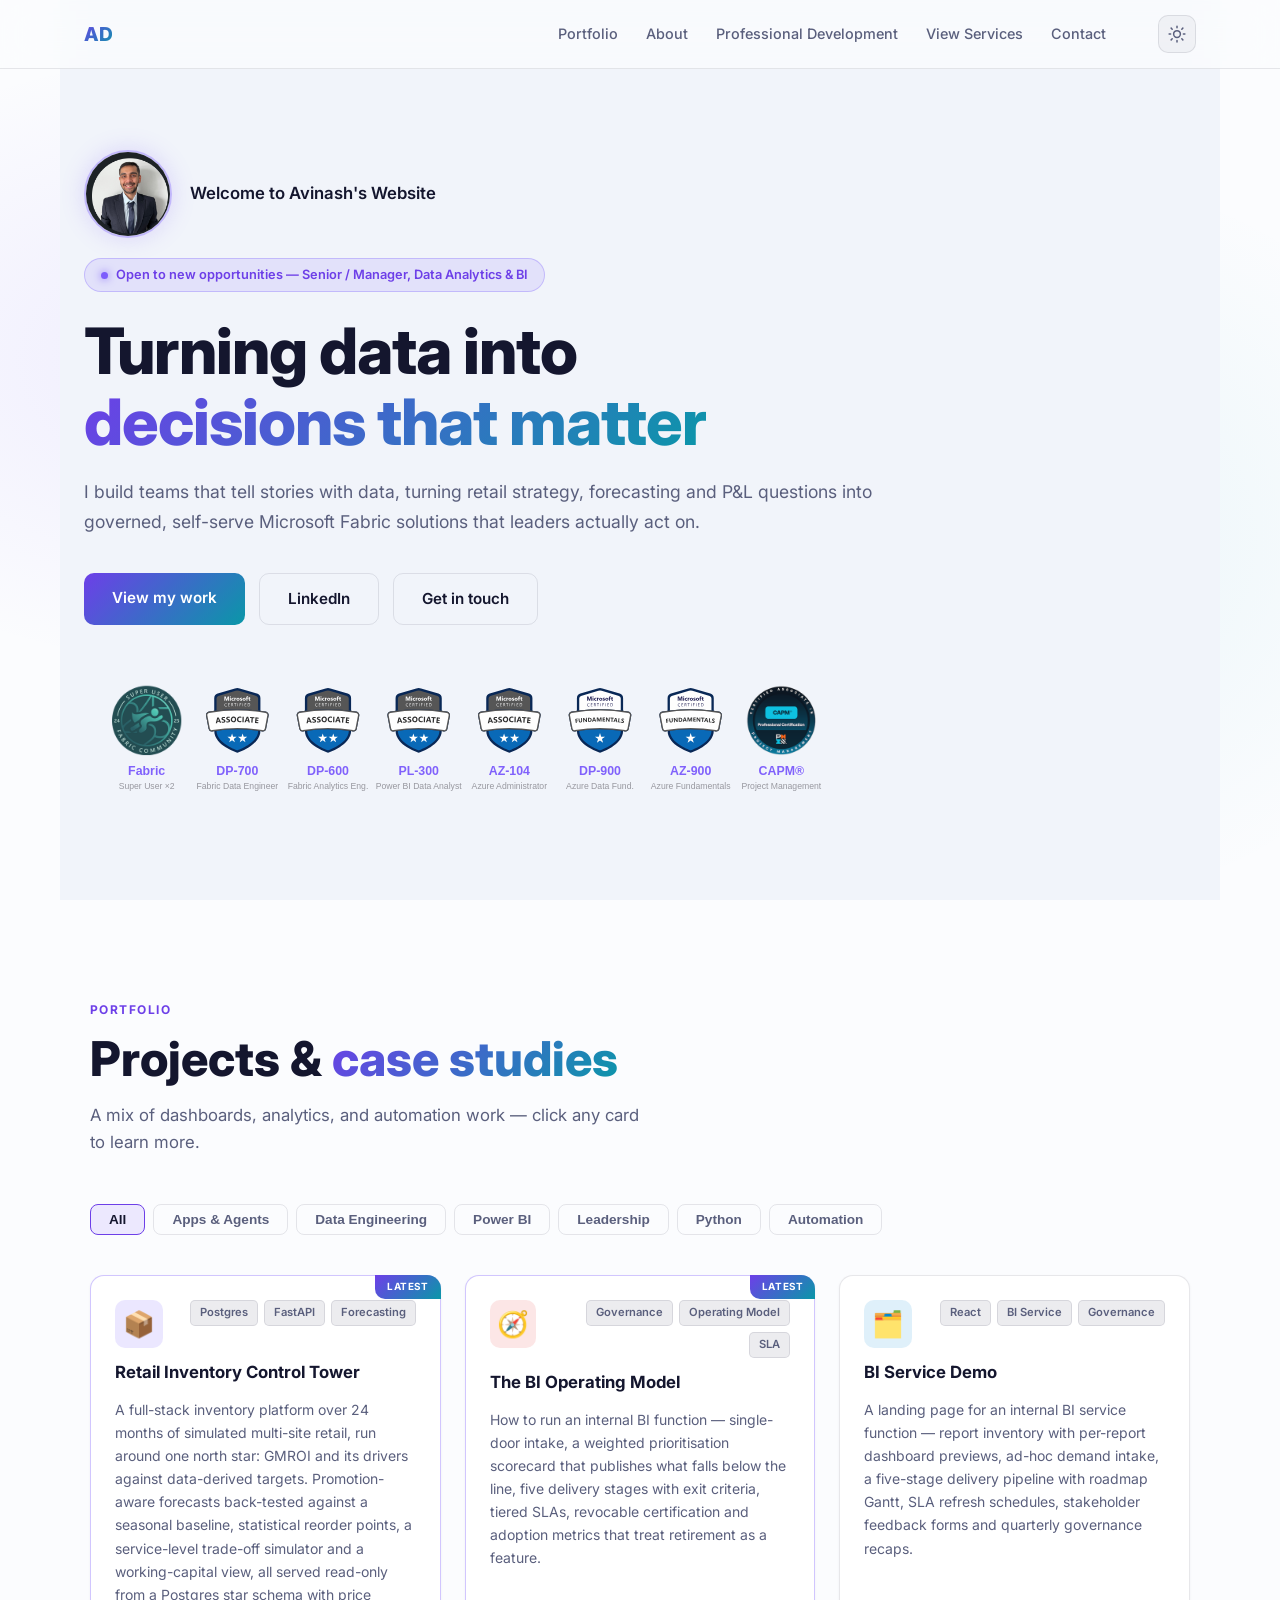
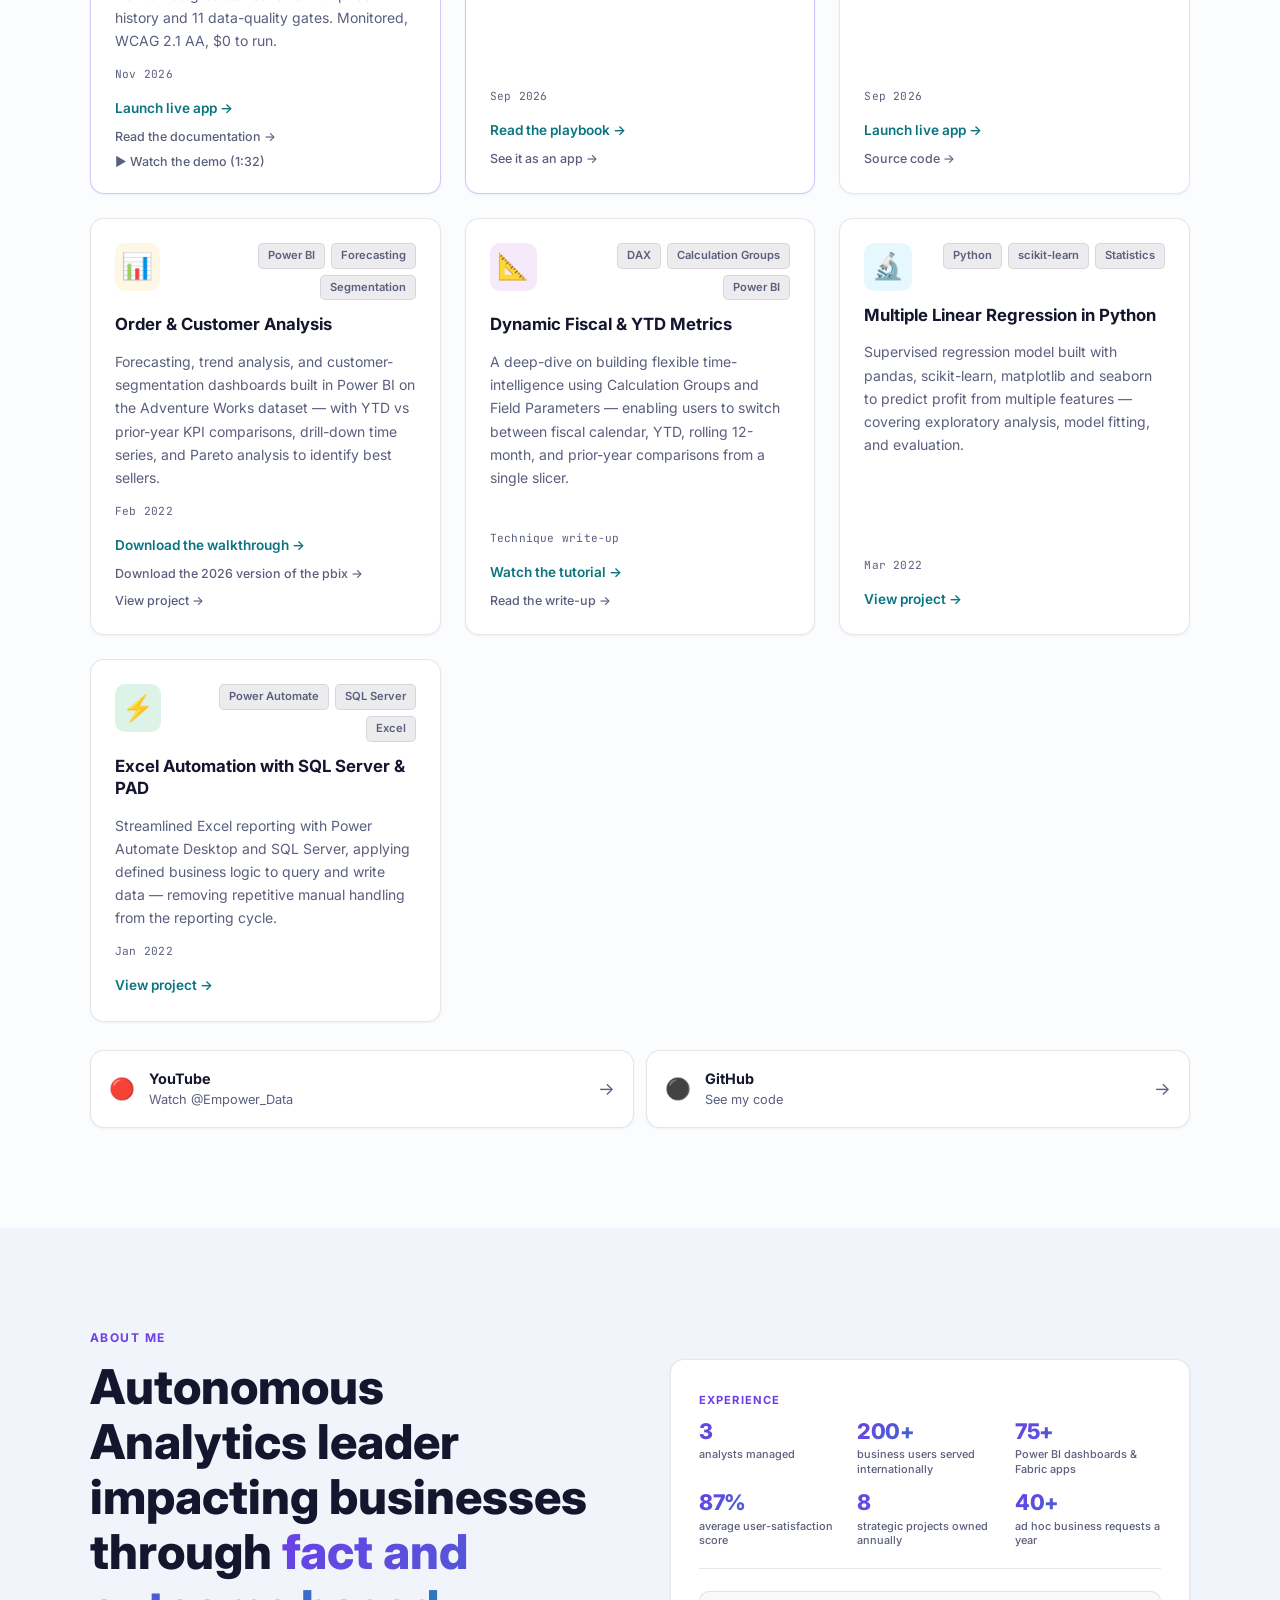
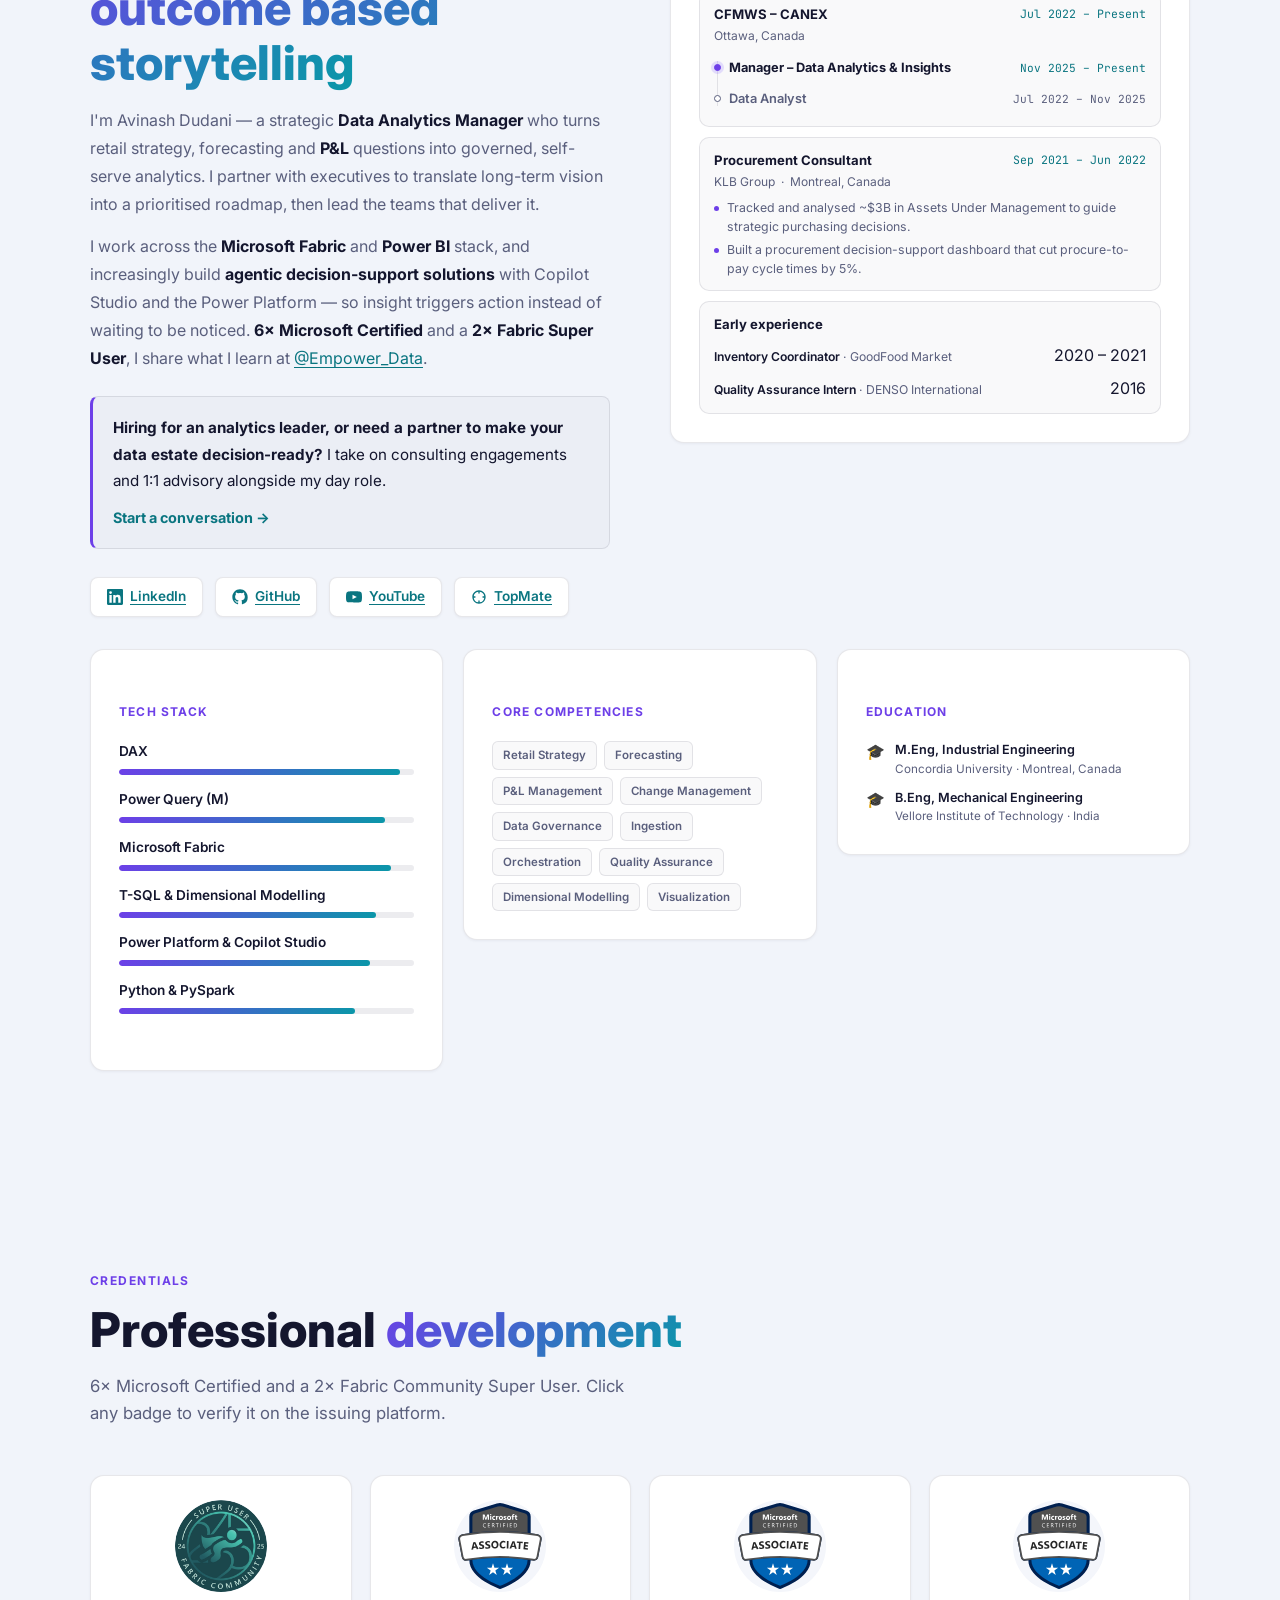
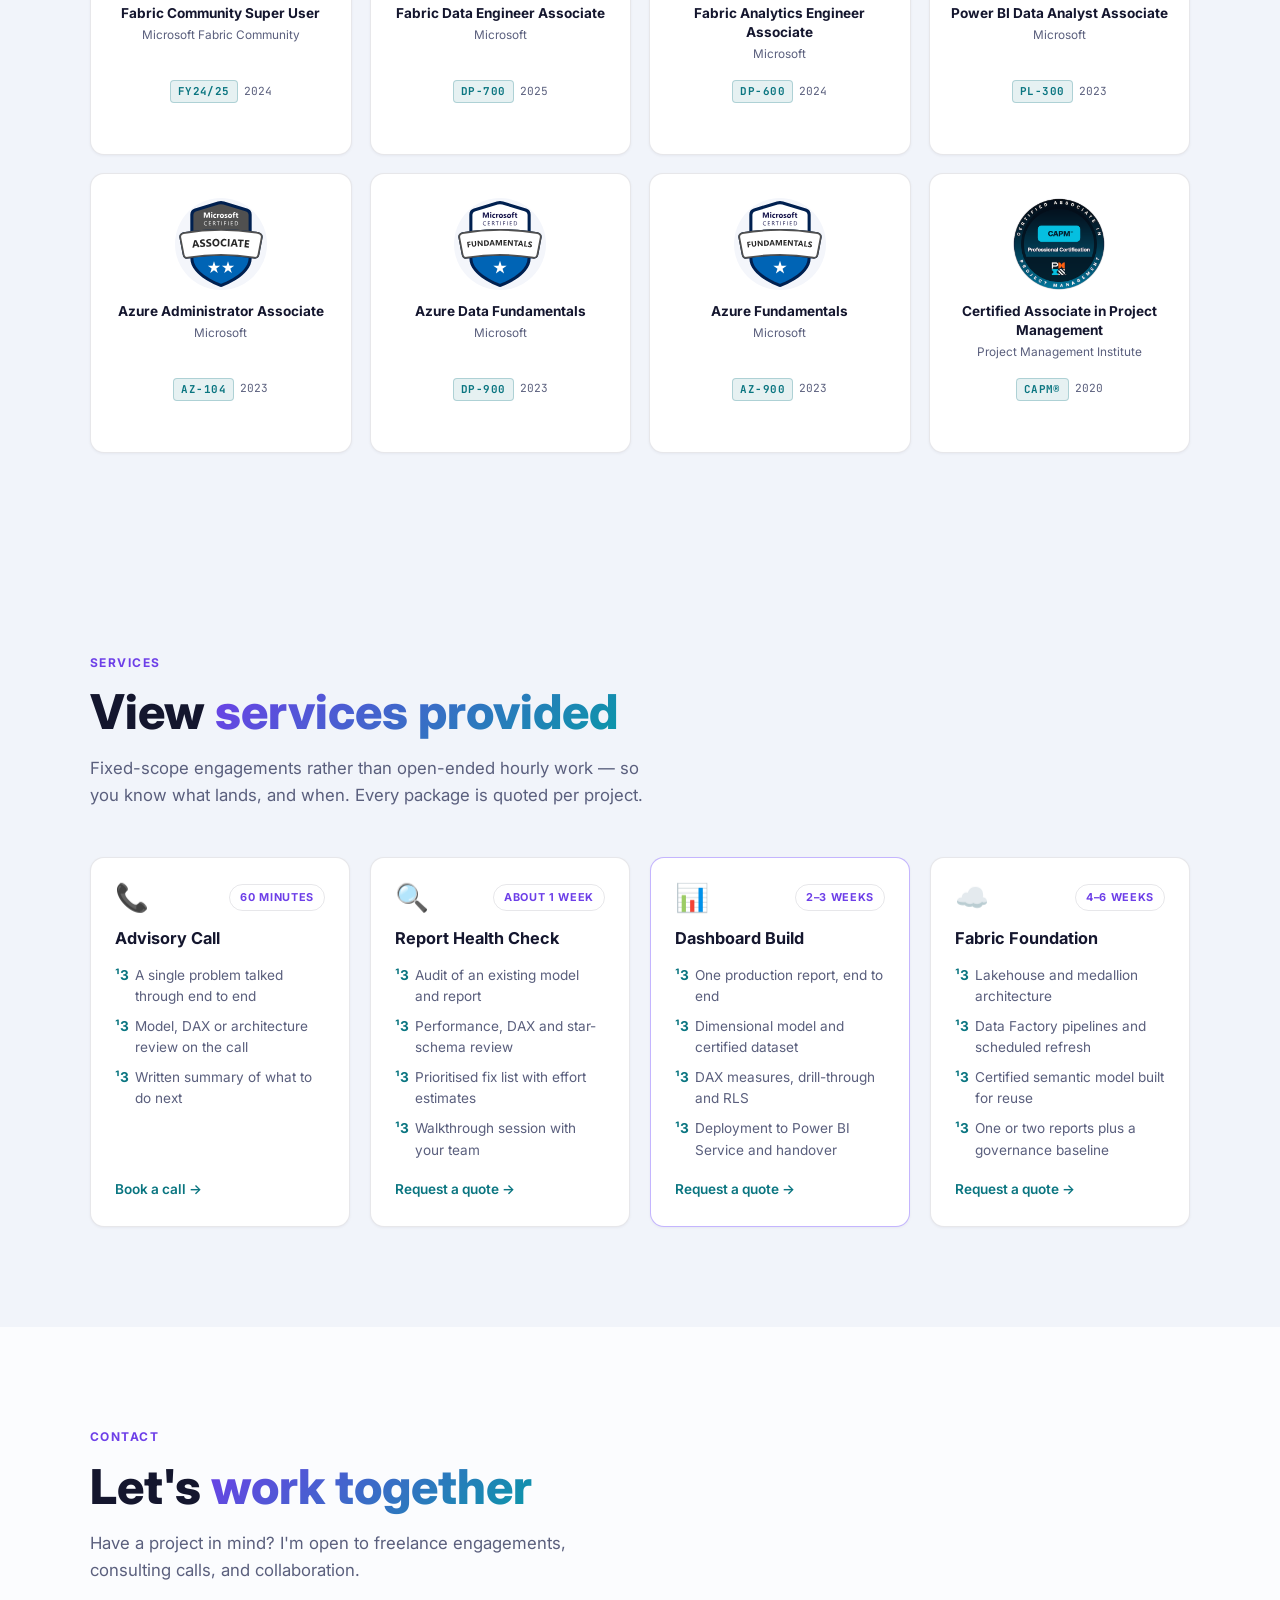
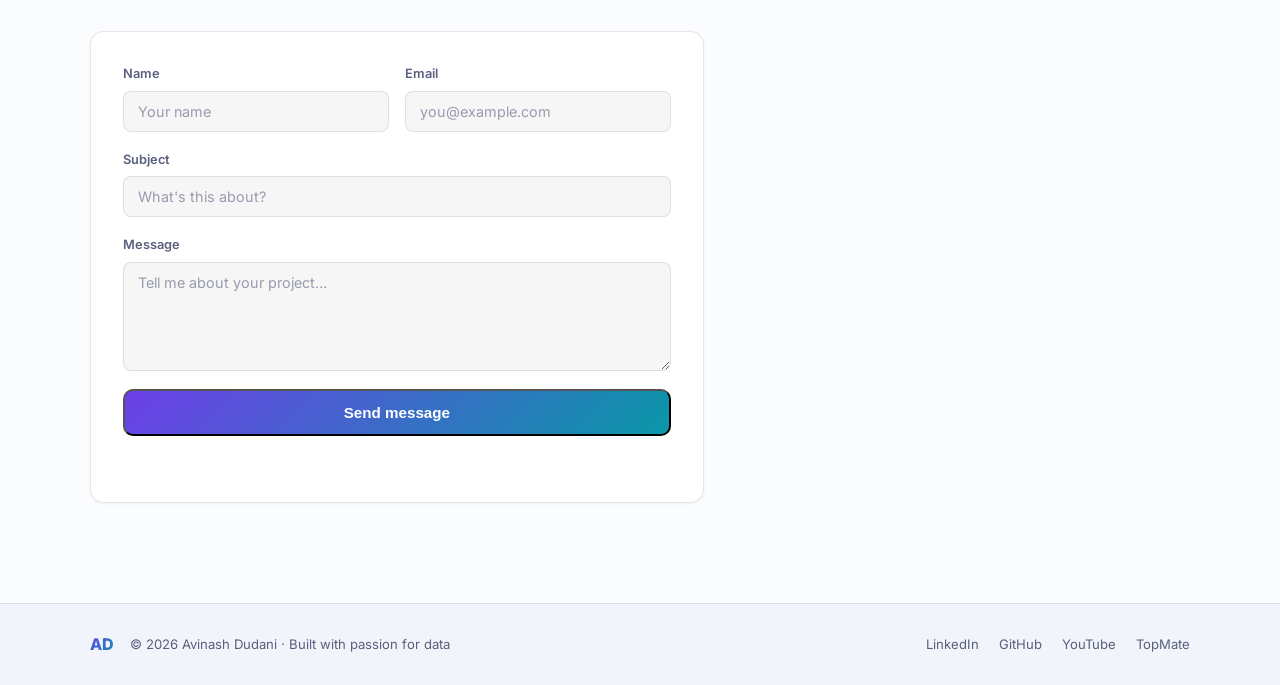
==== commit 92187990: "Remove the work-mode and relocation line from the hero Co-Authored-By: Claude Opus 5.5 <noreply@anth" ====
--- a/index.html
+++ b/index.html
@@ -90,10 +90,6 @@
         turning retail strategy, forecasting and P&amp;L questions into governed, self-serve
         Microsoft Fabric solutions that leaders actually act on.
       </p>
-      <p class="hero-availability">
-        <strong>Remote</strong>, or <strong>Hybrid</strong>. Open to roles in <strong>Canada</strong> or
-        <strong>relocation to the rest of the world</strong>. Canadian citizen, currently based in Ottawa.
-      </p>
       <div class="hero-actions">
         <a class="btn-primary" href="#portfolio">View my work</a>
         <a class="btn-ghost" href="https://www.linkedin.com/in/avinash-dudani" target="_blank" rel="noopener">LinkedIn</a>
--- a/style.css
+++ b/style.css
@@ -290,16 +290,8 @@
 
 .hero-sub {
   color: var(--muted); font-size: 1.1rem;
-  line-height: 1.7; margin-bottom: 18px;
-}
-
-/* Work-mode and relocation signal — the first thing an overseas recruiter looks for. */
-.hero-availability {
-  color: var(--muted); font-size: .92rem; line-height: 1.6;
-  margin-bottom: 36px; padding-left: 14px;
-  border-left: 2px solid var(--accent);
-}
-.hero-availability strong { color: var(--text); font-weight: 600; }
+  line-height: 1.7; margin-bottom: 36px;
+}
 
 /* Credentials banner — one compiled strip of every badge, links to the full section */
 .hero-credentials { display: block; margin-top: 34px; max-width: 760px; }
